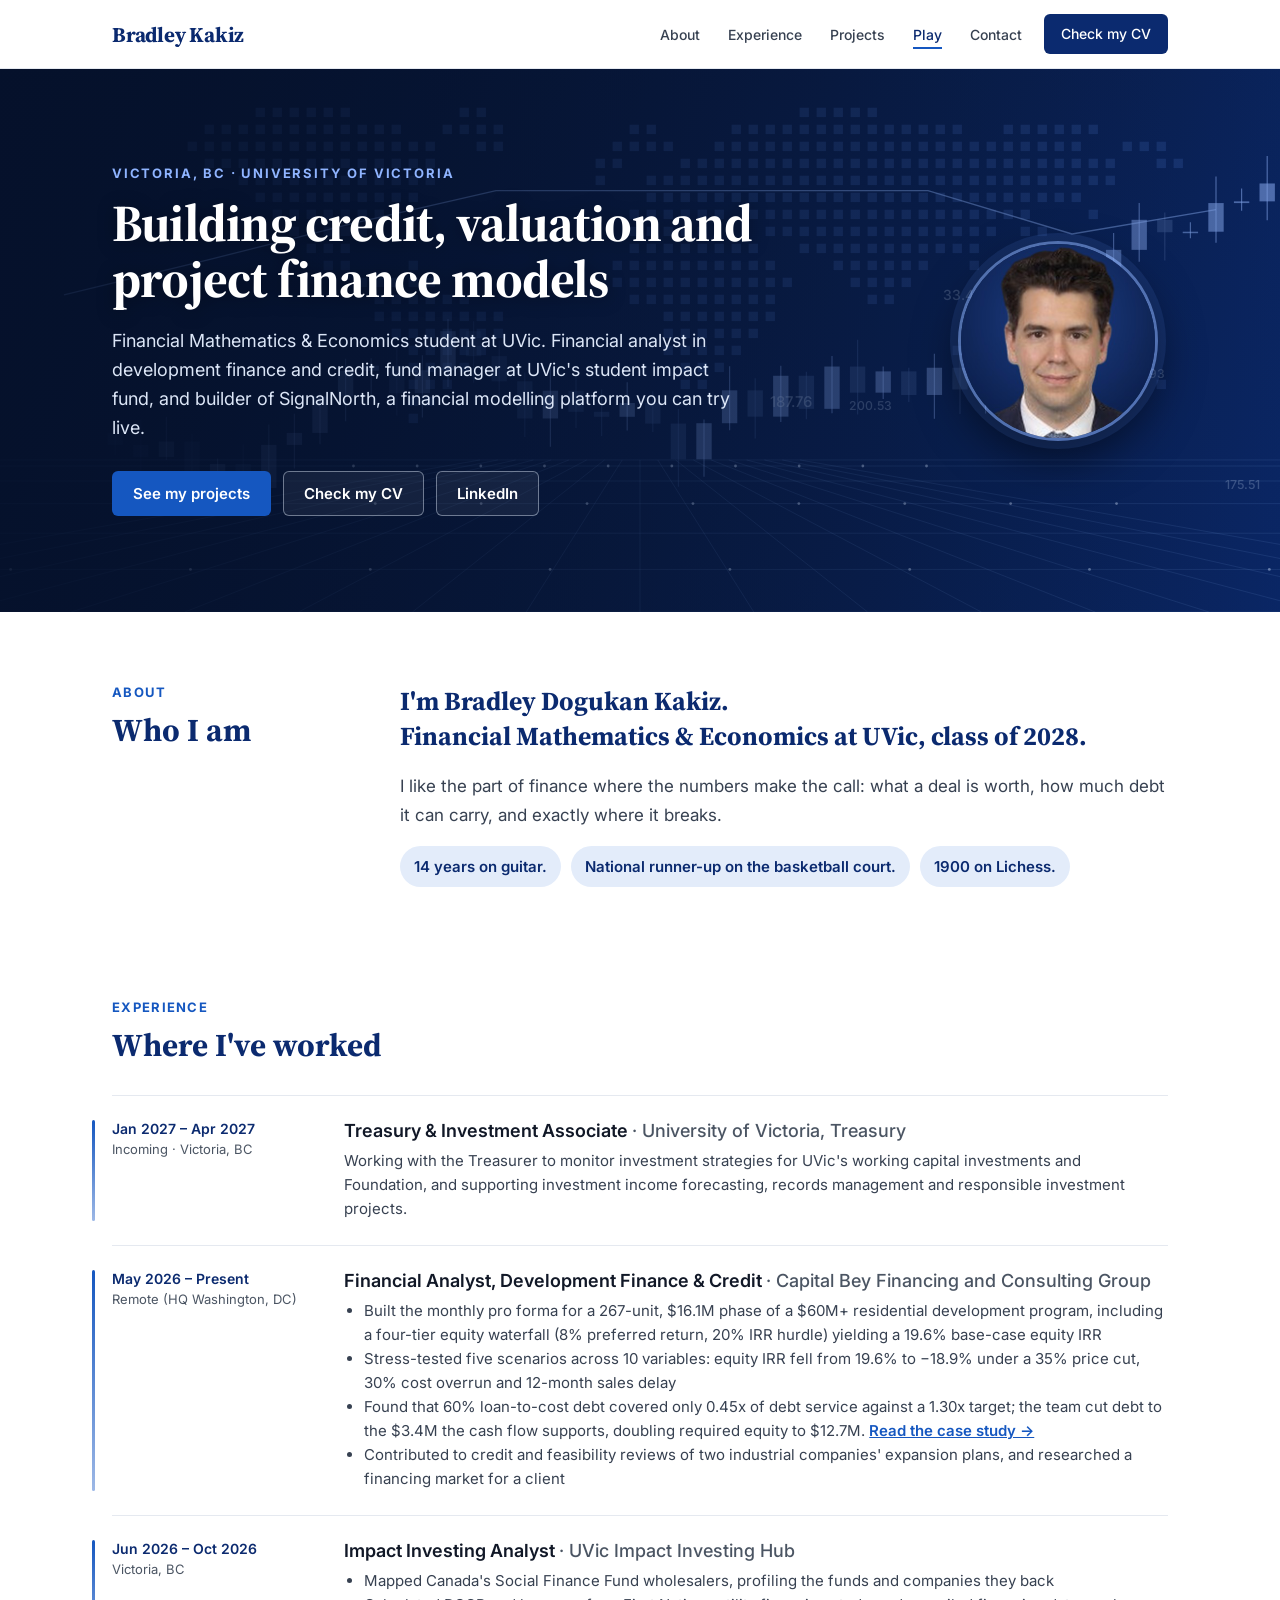
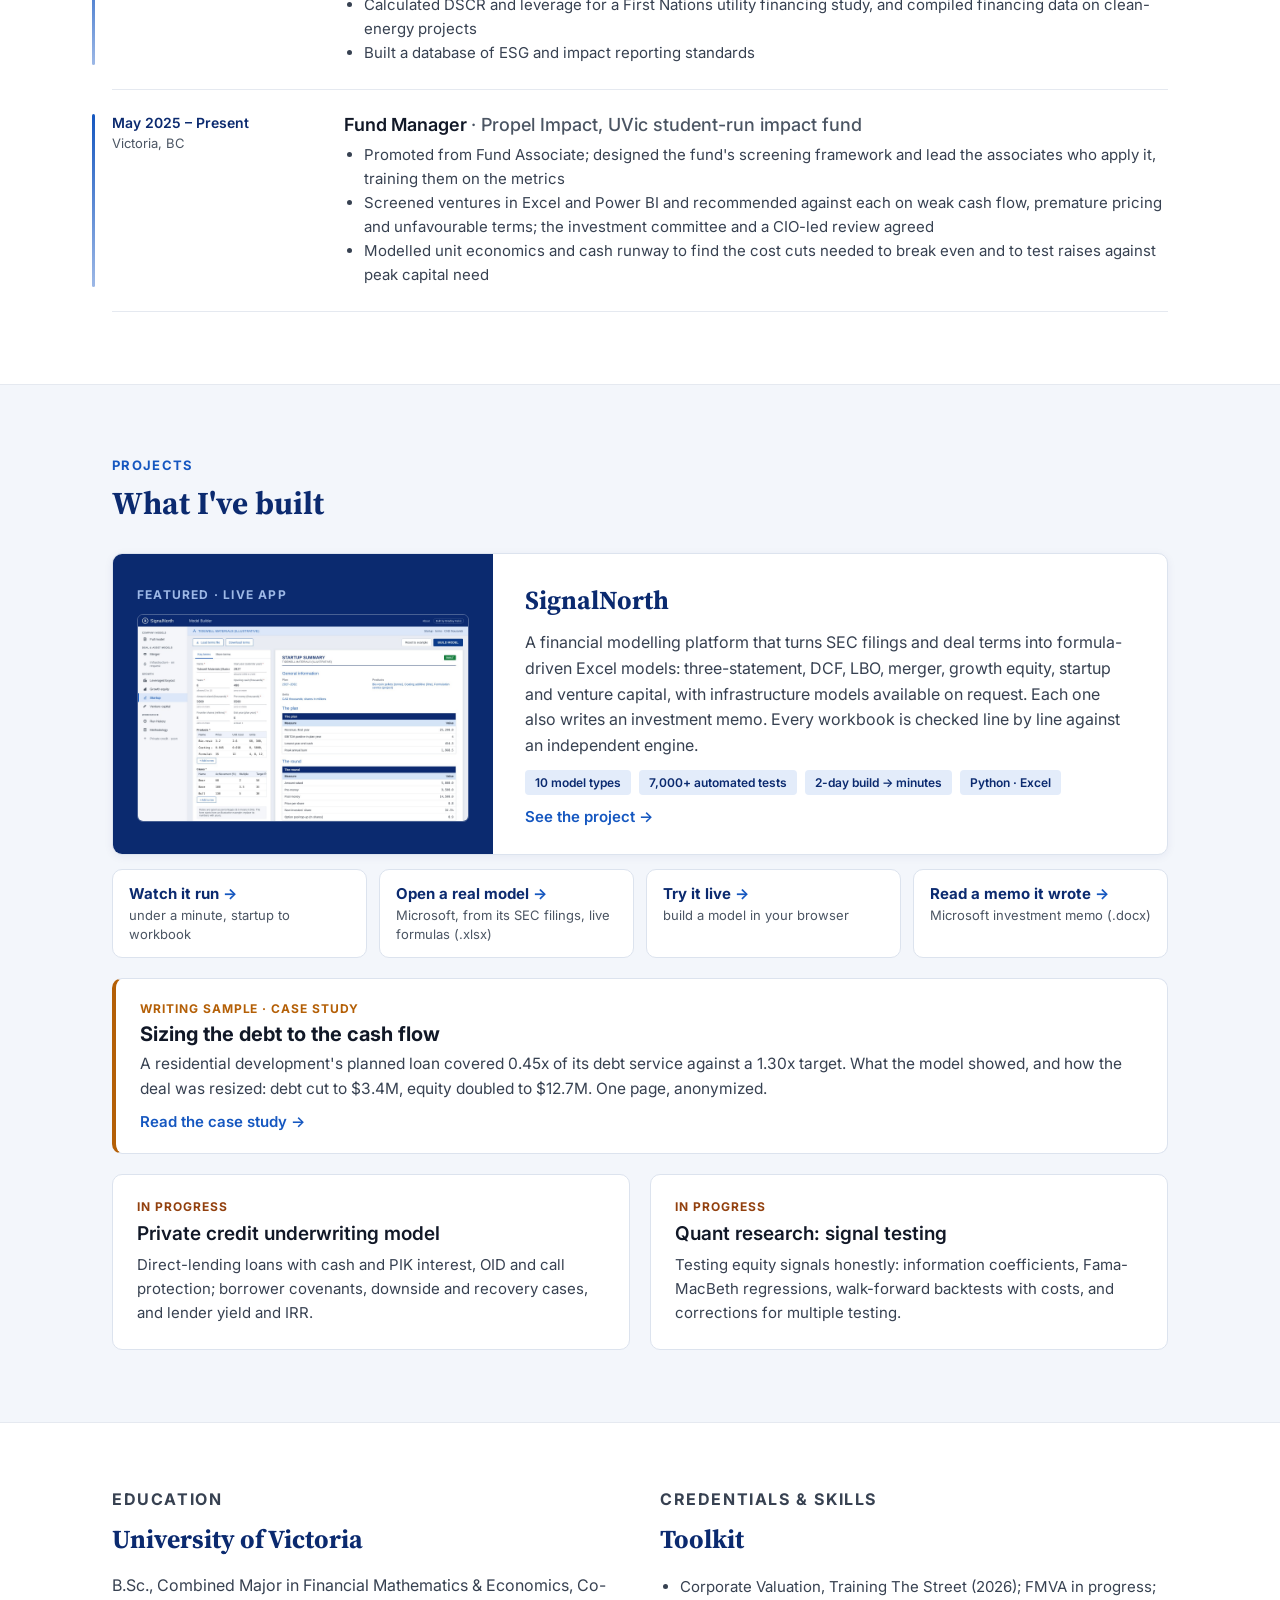
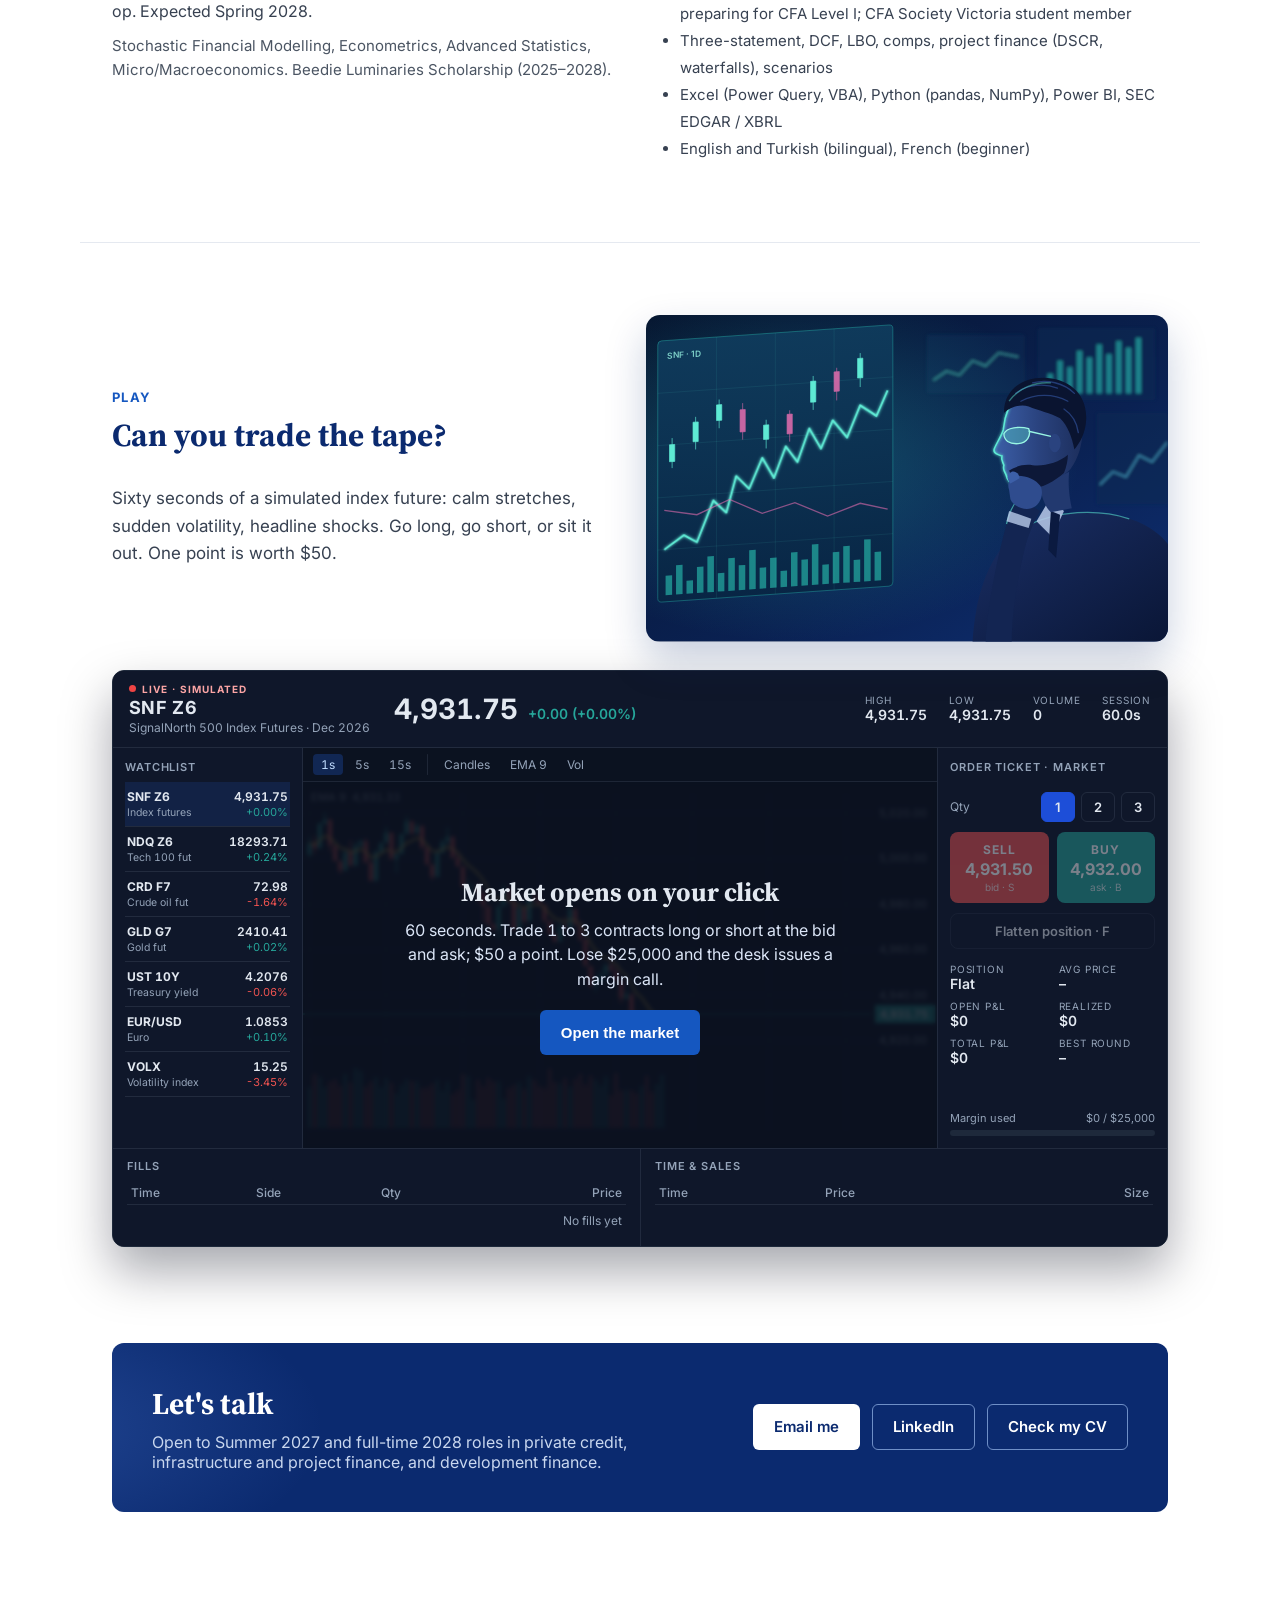
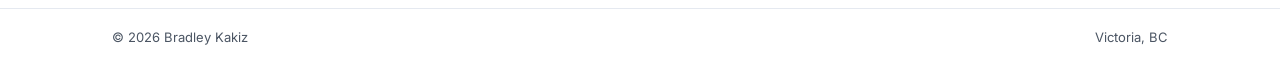
==== index.html @ c21b3a89 "Calmer hero, game below projects, case study note removed, polish Co-Authored-By: Claude Fable 5.2 <" ====
<!doctype html>
<html lang="en">
<head>
<meta charset="utf-8">
<meta name="viewport" content="width=device-width, initial-scale=1">
<title>Bradley Kakiz · Finance &amp; Financial Modelling</title>
<meta name="description" content="Bradley Kakiz: Financial Mathematics & Economics student at the University of Victoria. Credit, development finance and valuation; builder of SignalNorth.">
<meta property="og:title" content="Bradley Kakiz">
<meta property="og:description" content="Credit, valuation and financial modelling. Financial Mathematics & Economics, University of Victoria.">
<meta property="og:image" content="https://bradleykakiz.com/img/web-startup.jpg">
<meta property="og:url" content="https://bradleykakiz.com/">
<meta property="og:type" content="website">
<meta name="twitter:card" content="summary_large_image">
<link rel="canonical" href="https://bradleykakiz.com/">
<link rel="icon" href="img/favicon.svg" type="image/svg+xml">
<link rel="preconnect" href="https://fonts.googleapis.com">
<link rel="preconnect" href="https://fonts.gstatic.com" crossorigin>
<link href="https://fonts.googleapis.com/css2?family=Inter:wght@400;500;600;700&family=Source+Serif+4:opsz,wght@8..60,600;8..60,700&display=swap" rel="stylesheet">
<link rel="stylesheet" href="css/site.css">
</head>
<body>
<div class="progress" aria-hidden="true"></div>

<header class="site-header">
  <div class="wrap">
    <a class="brand" href="./">Bradley Kakiz</a>
    <nav class="nav" aria-label="Sections">
      <a href="#about">About</a>
      <a href="#experience">Experience</a>
      <a href="#projects">Projects</a>
      <a href="#desk">Play</a>
      <a href="#contact">Contact</a>
      <a class="btn btn-navy" href="cv/Bradley-Kakiz-CV.pdf" target="_blank" rel="noopener">Check my CV</a>
    </nav>
  </div>
</header>

<main>
<section class="hero">
  <div class="wrap">
    <div class="hero-text">
      <p class="eyebrow">Victoria, BC · University of Victoria</p>
      <h1>Building credit, valuation and project finance models</h1>
      <p class="lede">Financial Mathematics &amp; Economics student at UVic. Financial analyst in development finance and credit, fund manager at UVic's student impact fund, and builder of SignalNorth, a financial modelling platform you can try live.</p>
      <div class="btns">
        <a class="btn btn-primary" href="#projects">See my projects</a>
        <a class="btn btn-outline" href="cv/Bradley-Kakiz-CV.pdf" target="_blank" rel="noopener">Check my CV</a>
        <a class="btn btn-outline" href="https://www.linkedin.com/in/bradleykakiz">LinkedIn</a>
      </div>
    </div>
    <div class="portrait"><img src="img/headshot.jpg" alt="Portrait of Bradley Kakiz" width="200" height="200"></div>
  </div>
</section>

<section id="about" class="wrap section about">
  <div class="split">
    <div class="side">
      <p class="eyebrow">About</p>
      <h2>Who I am</h2>
    </div>
    <div class="main prose punchy">
      <p class="big">I'm Bradley Dogukan Kakiz.<br>Financial Mathematics &amp; Economics at UVic, class of 2028.</p>
      <p>I like the part of finance where the numbers make the call: what a deal is worth, how much debt it can carry, and exactly where it breaks.</p>
      <p class="hobbies"><span>14 years on guitar.</span> <span>National runner-up on the basketball court.</span> <span>1900 on Lichess.</span></p>
    </div>
    </div>
  </div>
</section>

<section id="experience" class="wrap section">
  <p class="eyebrow">Experience</p>
  <h2>Where I've worked</h2>
  <div class="timeline">
    <article class="role">
      <div class="when"><p>Jan 2027 – Apr 2027</p><p>Incoming · Victoria, BC</p></div>
      <div class="what">
        <h3>Treasury &amp; Investment Associate <span>· University of Victoria, Treasury</span></h3>
        <p class="desc">Working with the Treasurer to monitor investment strategies for UVic's working capital investments and Foundation, and supporting investment income forecasting, records management and responsible investment projects.</p>
      </div>
    </article>
    <article class="role">
      <div class="when"><p>May 2026 – Present</p><p>Remote (HQ Washington, DC)</p></div>
      <div class="what">
        <h3>Financial Analyst, Development Finance &amp; Credit <span>· Capital Bey Financing and Consulting Group</span></h3>
        <ul>
          <li>Built the monthly pro forma for a 267-unit, $16.1M phase of a $60M+ residential development program, including a four-tier equity waterfall (8% preferred return, 20% IRR hurdle) yielding a 19.6% base-case equity IRR</li>
          <li>Stress-tested five scenarios across 10 variables: equity IRR fell from 19.6% to −18.9% under a 35% price cut, 30% cost overrun and 12-month sales delay</li>
          <li>Found that 60% loan-to-cost debt covered only 0.45x of debt service against a 1.30x target; the team cut debt to the $3.4M the cash flow supports, doubling required equity to $12.7M. <a href="case-debt-sizing.html">Read the case study →</a></li>
          <li>Contributed to credit and feasibility reviews of two industrial companies' expansion plans, and researched a financing market for a client</li>
        </ul>
      </div>
    </article>
    <article class="role">
      <div class="when"><p>Jun 2026 – Oct 2026</p><p>Victoria, BC</p></div>
      <div class="what">
        <h3>Impact Investing Analyst <span>· UVic Impact Investing Hub</span></h3>
        <ul>
          <li>Mapped Canada's Social Finance Fund wholesalers, profiling the funds and companies they back</li>
          <li>Calculated DSCR and leverage for a First Nations utility financing study, and compiled financing data on clean-energy projects</li>
          <li>Built a database of ESG and impact reporting standards</li>
        </ul>
      </div>
    </article>
    <article class="role">
      <div class="when"><p>May 2025 – Present</p><p>Victoria, BC</p></div>
      <div class="what">
        <h3>Fund Manager <span>· Propel Impact, UVic student-run impact fund</span></h3>
        <ul>
          <li>Promoted from Fund Associate; designed the fund's screening framework and lead the associates who apply it, training them on the metrics</li>
          <li>Screened ventures in Excel and Power BI and recommended against each on weak cash flow, premature pricing and unfavourable terms; the investment committee and a CIO-led review agreed</li>
          <li>Modelled unit economics and cash runway to find the cost cuts needed to break even and to test raises against peak capital need</li>
        </ul>
      </div>
    </article>
  </div>
</section>

<section id="projects" class="band">
  <div class="wrap">
    <p class="eyebrow">Projects</p>
    <h2>What I've built</h2>

    <a class="feature" href="signalnorth.html">
      <div class="shot">
        <p>Featured · live app</p>
        <img src="img/web-startup.jpg" alt="The SignalNorth Model Builder showing a startup model summary for an illustrative company" width="1600" height="1000" loading="lazy">
      </div>
      <div class="body">
        <h3>SignalNorth</h3>
        <p>A financial modelling platform that turns SEC filings and deal terms into formula-driven Excel models: three-statement, DCF, LBO, merger, growth equity, startup and venture capital, with infrastructure models available on request. Each one also writes an investment memo. Every workbook is checked line by line against an independent engine.</p>
        <div class="chips">
          <span class="chip">10 model types</span>
          <span class="chip">7,000+ automated tests</span>
          <span class="chip">2-day build → minutes</span>
          <span class="chip">Python · Excel</span>
        </div>
        <span class="more">See the project →</span>
      </div>
    </a>
    <div class="proof">
      <a href="signalnorth.html#walkthrough"><b>Watch it run</b><span>under a minute, startup to workbook</span></a>
      <a href="samples/SignalNorth-Full-Model-MSFT.xlsx" download><b>Open a real model</b><span>Microsoft, from its SEC filings, live formulas (.xlsx)</span></a>
      <a href="https://signalnorth.onrender.com" target="_blank" rel="noopener"><b>Try it live</b><span>build a model in your browser</span></a>
      <a href="samples/SignalNorth-Memo-MSFT.docx" download><b>Read a memo it wrote</b><span>Microsoft investment memo (.docx)</span></a>
    </div>

    <a class="case-card" href="case-debt-sizing.html">
      <p class="status">Writing sample · case study</p>
      <h3>Sizing the debt to the cash flow</h3>
      <p class="d">A residential development's planned loan covered 0.45x of its debt service against a 1.30x target. What the model showed, and how the deal was resized: debt cut to $3.4M, equity doubled to $12.7M. One page, anonymized.</p>
      <span class="more">Read the case study →</span>
    </a>

    <div class="grid2" style="margin-top:20px">
      <article class="card">
        <p class="status">In progress</p>
        <h3>Private credit underwriting model</h3>
        <p class="d">Direct-lending loans with cash and PIK interest, OID and call protection; borrower covenants, downside and recovery cases, and lender yield and IRR.</p>
      </article>
      <article class="card">
        <p class="status">In progress</p>
        <h3>Quant research: signal testing</h3>
        <p class="d">Testing equity signals honestly: information coefficients, Fama-MacBeth regressions, walk-forward backtests with costs, and corrections for multiple testing.</p>
      </article>
    </div>
  </div>
</section>

<section class="wrap section two-col">
  <div>
    <p class="eyebrow">Education</p>
    <h2>University of Victoria</h2>
    <p>B.Sc., Combined Major in Financial Mathematics &amp; Economics, Co-op. Expected Spring 2028.</p>
    <p class="sub">Stochastic Financial Modelling, Econometrics, Advanced Statistics, Micro/Macroeconomics. Beedie Luminaries Scholarship (2025–2028).</p>
  </div>
  <div>
    <p class="eyebrow">Credentials &amp; skills</p>
    <h2>Toolkit</h2>
    <ul>
      <li>Corporate Valuation, Training The Street (2026); FMVA in progress; preparing for CFA Level I; CFA Society Victoria student member</li>
      <li>Three-statement, DCF, LBO, comps, project finance (DSCR, waterfalls), scenarios</li>
      <li>Excel (Power Query, VBA), Python (pandas, NumPy), Power BI, SEC EDGAR / XBRL</li>
      <li>English and Turkish (bilingual), French (beginner)</li>
    </ul>
  </div>
</section>

<section id="desk" class="wrap section desk-section">
  <div class="desk-head">
    <div>
      <p class="eyebrow">Play</p>
      <h2>Can you trade the tape?</h2>
      <p class="desk-lede">Sixty seconds of a simulated index future: calm stretches, sudden volatility, headline shocks. Go long, go short, or sit it out. One point is worth $50.</p>
    </div>
    <figure class="desk-art">
<svg class="analyst" preserveAspectRatio="xMidYMid slice" viewBox="0 0 800 500" xmlns="http://www.w3.org/2000/svg" role="img" aria-label="Illustration: an analyst studying glowing market charts">
  <defs>
    <linearGradient id="an-bg" x1="0" y1="0" x2="1" y2="1"><stop offset="0" stop-color="#06142F"/><stop offset=".6" stop-color="#0A2152"/><stop offset="1" stop-color="#0E2F73"/></linearGradient>
    <radialGradient id="an-glow" cx=".28" cy=".45" r=".55"><stop offset="0" stop-color="#2DD4BF" stop-opacity=".28"/><stop offset="1" stop-color="#2DD4BF" stop-opacity="0"/></radialGradient>
    <linearGradient id="an-screen" x1="0" y1="0" x2="0" y2="1"><stop offset="0" stop-color="#0F3B5C" stop-opacity=".95"/><stop offset="1" stop-color="#082544" stop-opacity=".95"/></linearGradient>
    <linearGradient id="an-skin" x1="0" y1="0" x2="1" y2="0"><stop offset="0" stop-color="#3C5FA8"/><stop offset=".5" stop-color="#2A437F"/><stop offset="1" stop-color="#1C2E5C"/></linearGradient>
    <linearGradient id="an-suit" x1="0" y1="0" x2="1" y2="1"><stop offset="0" stop-color="#1A2F66"/><stop offset="1" stop-color="#0A1636"/></linearGradient>
    <filter id="an-blur"><feGaussianBlur stdDeviation="2.2"/></filter>
    <filter id="an-neon" x="-20%" y="-20%" width="140%" height="140%"><feGaussianBlur stdDeviation="2.4" result="b"/><feMerge><feMergeNode in="b"/><feMergeNode in="SourceGraphic"/></feMerge></filter>
  </defs>
  <rect width="800" height="500" fill="url(#an-bg)"/>
  <!-- far screens, out of focus -->
  <g filter="url(#an-blur)" opacity=".55">
    <rect x="430" y="30" width="150" height="90" rx="4" fill="#0B2C52"/>
    <polyline points="440,100 460,86 480,92 500,70 520,78 540,58 570,64" fill="none" stroke="#5EEAD4" stroke-width="2"/>
    <rect x="600" y="20" width="180" height="110" rx="4" fill="#0B2C52"/>
    <g fill="#2DD4BF"><rect x="615" y="90" width="8" height="30"/><rect x="630" y="70" width="8" height="50"/><rect x="645" y="80" width="8" height="40"/><rect x="660" y="55" width="8" height="65"/><rect x="675" y="65" width="8" height="55"/><rect x="690" y="45" width="8" height="75"/><rect x="705" y="60" width="8" height="60"/><rect x="720" y="40" width="8" height="80"/><rect x="735" y="50" width="8" height="70"/><rect x="750" y="35" width="8" height="85"/></g>
    <rect x="690" y="150" width="110" height="140" rx="4" fill="#0B2C52"/>
    <polyline points="695,260 715,240 735,248 755,215 775,225 798,195" fill="none" stroke="#67E8F9" stroke-width="2"/>
  </g>
  <rect width="800" height="500" fill="url(#an-glow)"/>
  <!-- the big screen, angled -->
  <g transform="translate(18 40) skewY(-4)">
    <rect width="360" height="400" rx="6" fill="url(#an-screen)" stroke="#2DD4BF" stroke-opacity=".5"/>
    <g stroke="#5EEAD4" stroke-opacity=".12">
      <line x1="0" y1="80" x2="360" y2="80"/><line x1="0" y1="160" x2="360" y2="160"/><line x1="0" y1="240" x2="360" y2="240"/><line x1="0" y1="320" x2="360" y2="320"/>
      <line x1="90" y1="0" x2="90" y2="400"/><line x1="180" y1="0" x2="180" y2="400"/><line x1="270" y1="0" x2="270" y2="400"/>
    </g>
    <g class="an-candles">
      <g stroke="#5EEAD4" fill="#5EEAD4"><line x1="22" y1="150" x2="22" y2="196"/><rect x="18" y="160" width="8" height="26"/><line x1="58" y1="120" x2="58" y2="170"/><rect x="54" y="128" width="8" height="30"/><line x1="94" y1="96" x2="94" y2="140"/><rect x="90" y="104" width="8" height="24"/><line x1="166" y1="132" x2="166" y2="176"/><rect x="162" y="140" width="8" height="22"/><line x1="238" y1="70" x2="238" y2="122"/><rect x="234" y="78" width="8" height="32"/><line x1="310" y1="40" x2="310" y2="92"/><rect x="306" y="48" width="8" height="30"/></g>
      <g stroke="#F472B6" fill="#F472B6" opacity=".8"><line x1="130" y1="104" x2="130" y2="160"/><rect x="126" y="114" width="8" height="34"/><line x1="202" y1="120" x2="202" y2="168"/><rect x="198" y="126" width="8" height="30"/><line x1="274" y1="60" x2="274" y2="110"/><rect x="270" y="66" width="8" height="30"/></g>
    </g>
    <polyline class="an-line" points="10,320 40,300 60,312 85,250 105,270 120,215 140,236 160,190 178,222 196,175 214,200 232,150 250,182 268,140 290,168 310,120 335,138 352,100" fill="none" stroke="#5EEAD4" stroke-width="3" stroke-linejoin="round" filter="url(#an-neon)"/>
    <polyline points="10,260 60,270 110,250 160,275 210,262 260,286 310,270 352,282" fill="none" stroke="#F472B6" stroke-opacity=".55" stroke-width="2"/>
    <g fill="#2DD4BF" opacity=".55" class="an-bars"><rect x="12" y="360" width="10" height="30"/><rect x="28" y="345" width="10" height="45"/><rect x="44" y="370" width="10" height="20"/><rect x="60" y="350" width="10" height="40"/><rect x="76" y="335" width="10" height="55"/><rect x="92" y="362" width="10" height="28"/><rect x="108" y="340" width="10" height="50"/><rect x="124" y="352" width="10" height="38"/><rect x="140" y="330" width="10" height="60"/><rect x="156" y="358" width="10" height="32"/><rect x="172" y="344" width="10" height="46"/><rect x="188" y="365" width="10" height="25"/><rect x="204" y="338" width="10" height="52"/><rect x="220" y="350" width="10" height="40"/><rect x="236" y="328" width="10" height="62"/><rect x="252" y="360" width="10" height="30"/><rect x="268" y="342" width="10" height="48"/><rect x="284" y="334" width="10" height="56"/><rect x="300" y="356" width="10" height="34"/><rect x="316" y="326" width="10" height="64"/><rect x="332" y="346" width="10" height="44"/></g>
    <text x="14" y="28" fill="#99F6E4" font-family="Inter, system-ui, sans-serif" font-size="13" font-weight="600" opacity=".8">SNF · 1D</text>
  </g>
  <!-- the analyst, in profile, facing the screen -->
  <g class="an-person">
    <!-- suit and shoulders -->
    <path d="M500 500 C505 420 530 352 585 322 C630 300 690 296 740 312 C772 322 792 340 800 352 L800 500 Z" fill="url(#an-suit)"/>
    <path d="M585 322 C630 300 690 296 740 312" fill="none" stroke="#5EEAD4" stroke-opacity=".55" stroke-width="2"/>
    <!-- collar and tie -->
    <path d="M598 316 L618 282 L640 300 L622 340 Z" fill="#B9CBEA" opacity=".85"/>
    <path d="M620 300 L634 306 L628 372 L616 360 Z" fill="#0B1A40"/>
    <!-- neck -->
    <path d="M603 262 C606 280 612 296 620 302 L652 296 C648 278 646 258 648 240 Z" fill="#22396F"/>
    <!-- head -->
    <path d="M603 110 C572 110 553 130 550 158 L547 176 C544 186 535 199 533 206 C532 212 539 214 545 216 C543 222 547 226 548 230 C546 236 549 240 551 244 C553 254 561 262 573 266 C587 270 600 268 608 262 C622 252 640 248 650 236 C664 216 670 192 668 166 C666 132 640 108 603 110 Z" fill="url(#an-skin)"/>
    <!-- rim light along the profile -->
    <path d="M556 140 L550 158 L547 176 C544 186 535 199 533 206 C532 212 539 214 545 216 C543 222 547 226 548 230 C546 236 549 240 551 244 C553 254 561 262 573 266" fill="none" stroke="#5EEAD4" stroke-width="2.4" stroke-linecap="round" filter="url(#an-neon)"/>
    <!-- hair and beard -->
    <path d="M548 150 C548 118 572 96 608 96 C646 96 676 120 674 160 C673 182 664 196 656 206 C652 186 646 170 634 158 C620 150 600 146 586 140 C574 136 560 140 548 150 Z" fill="#0A1430"/>
    <path d="M556 238 C562 254 574 264 590 266 C606 266 626 254 640 242 C644 232 646 222 646 214 C632 226 610 232 592 230 C578 228 566 232 556 238 Z" fill="#0D1838"/>
    <g fill="none" stroke="#2A4688" stroke-width="2" stroke-linecap="round" opacity=".8">
      <path d="M566 120 C584 106 610 104 630 112"/><path d="M574 132 C596 120 624 120 646 132"/>
      <path d="M592 104 C614 98 640 104 656 120"/><path d="M640 144 C652 152 660 166 662 180"/>
    </g>
    <path d="M556 132 C570 112 596 102 620 104" fill="none" stroke="#5EEAD4" stroke-opacity=".45" stroke-width="2"/>
    <!-- ear -->
    <ellipse cx="626" cy="196" rx="9" ry="14" fill="#2A437F"/>
    <!-- glasses -->
    <path d="M548 182 C552 172 572 170 586 174 C590 184 584 196 570 197 C556 198 548 192 548 182 Z" fill="#5EEAD4" fill-opacity=".35" stroke="#99F6E4" stroke-width="2" class="an-lens"/>
    <path d="M586 178 L620 186" stroke="#99F6E4" stroke-width="2"/>
    <!-- arm raised, hand at the chin -->
    <path d="M520 500 C522 450 536 380 552 320 C556 304 562 290 570 282 L604 300 C596 312 588 330 582 350 C568 404 560 460 560 500 Z" fill="#132552"/>
    <path d="M552 320 C556 304 562 290 570 282" fill="none" stroke="#5EEAD4" stroke-opacity=".6" stroke-width="2"/>
    <path d="M556 300 L590 312 L586 326 L552 316 Z" fill="#B9CBEA" opacity=".8"/>
    <path d="M556 268 C552 258 558 246 570 246 C582 246 598 252 604 262 C610 274 604 292 590 296 C578 300 562 292 558 282 Z" fill="#2F4C8E"/>
    <path d="M558 258 C552 252 552 244 560 240 C566 238 572 244 572 250" fill="#3C5FA8"/>
  </g>
</svg>

    </figure>
  </div>
  <div class="tx" id="desk-app">
    <div class="tx-head">
      <div class="tx-sym"><span class="tx-live"><i></i>LIVE · SIMULATED</span><b>SNF Z6</b><span class="tx-name">SignalNorth 500 Index Futures · Dec 2026</span></div>
      <div class="tx-quote"><b id="d-price">5,000.00</b><span id="d-chg" class="chg up">+0.00 (0.00%)</span></div>
      <dl class="tx-stats">
        <div><dt>High</dt><dd id="d-hi">5,000.00</dd></div><div><dt>Low</dt><dd id="d-lo">5,000.00</dd></div>
        <div><dt>Volume</dt><dd id="d-vol">0</dd></div><div><dt>Session</dt><dd id="d-time">60.0s</dd></div>
      </dl>
    </div>
    <div class="tx-body">
      <aside class="tx-watch" aria-label="Watchlist">
        <p class="tx-h">Watchlist</p>
        <table><tbody id="d-watch"></tbody></table>
      </aside>
      <div class="tx-chart">
        <div class="tx-tools"><span class="on">1s</span><span>5s</span><span>15s</span><span class="sep"></span><span>Candles</span><span>EMA 9</span><span>Vol</span></div>
        <div class="tx-canvas"><canvas id="d-canvas" aria-label="Price chart" role="img"></canvas>
          <div class="desk-news" id="d-news" aria-live="polite"></div>
          <div class="desk-over" id="d-over"><div>
            <p class="over-title" id="d-over-title">Market opens on your click</p>
            <p class="over-text" id="d-over-text">60 seconds. Trade 1 to 3 contracts long or short at the bid and ask; $50 a point. Lose $25,000 and the desk issues a margin call.</p>
            <button class="btn btn-primary" id="d-start" type="button">Open the market</button>
          </div></div>
        </div>
      </div>
      <aside class="tx-ticket" aria-label="Order ticket">
        <p class="tx-h">Order ticket · Market</p>
        <div class="tx-qty" role="group" aria-label="Quantity"><span>Qty</span><button type="button" data-q="1" class="on">1</button><button type="button" data-q="2">2</button><button type="button" data-q="3">3</button></div>
        <div class="tx-sides">
          <button class="tx-sell" id="d-sell" type="button" disabled><span>SELL</span><b id="d-bid">4,999.75</b><small>bid · S</small></button>
          <button class="tx-buy" id="d-buy" type="button" disabled><span>BUY</span><b id="d-ask">5,000.25</b><small>ask · B</small></button>
        </div>
        <button class="tx-flat" id="d-flat" type="button" disabled>Flatten position · F</button>
        <dl class="tx-pos">
          <div><dt>Position</dt><dd id="d-pos">Flat</dd></div>
          <div><dt>Avg price</dt><dd id="d-avg">–</dd></div>
          <div><dt>Open P&amp;L</dt><dd id="d-open">$0</dd></div>
          <div><dt>Realized</dt><dd id="d-real">$0</dd></div>
          <div><dt>Total P&amp;L</dt><dd id="d-pnl">$0</dd></div>
          <div><dt>Best round</dt><dd id="d-best">–</dd></div>
        </dl>
        <div class="tx-margin"><div class="tx-margin-top"><span>Margin used</span><span id="d-mtext">$0 / $25,000</span></div><div class="tx-bar"><i id="d-mbar"></i></div></div>
      </aside>
    </div>
    <div class="tx-foot">
      <div class="tx-panel"><p class="tx-h">Fills</p><table class="tx-table"><thead><tr><th>Time</th><th>Side</th><th>Qty</th><th>Price</th></tr></thead><tbody id="d-fills"><tr class="empty"><td colspan="4">No fills yet</td></tr></tbody></table></div>
      <div class="tx-panel"><p class="tx-h">Time &amp; sales</p><table class="tx-table"><thead><tr><th>Time</th><th>Price</th><th>Size</th></tr></thead><tbody id="d-tape"></tbody></table></div>
    </div>
  </div>
</section>

<section id="contact" class="wrap cta">
  <div class="cta-box">
    <div>
      <h2>Let's talk</h2>
      <p>Open to Summer 2027 and full-time 2028 roles in private credit, infrastructure and project finance, and development finance.</p>
    </div>
    <div class="btns">
      <a class="btn btn-white" href="mailto:bradleykakiz@gmail.com">Email me</a>
      <a class="btn btn-ghost" href="https://www.linkedin.com/in/bradleykakiz">LinkedIn</a>
      <a class="btn btn-ghost" href="cv/Bradley-Kakiz-CV.pdf" target="_blank" rel="noopener">Check my CV</a>
    </div>
  </div>
</section>
</main>

<footer class="site-footer">
  <div class="wrap">
    <span>© 2026 Bradley Kakiz</span>
    <span>Victoria, BC</span>
  </div>
</footer>
<script src="js/bg.js" defer></script>
<script src="js/site.js" defer></script>
<script src="js/desk.js" defer></script>
</body>
</html>
---- css/site.css ----
:root{
  --navy:#0B2A6F; --blue:#1557C0; --blue-dark:#0B3C8C; --ink:#111827; --text:#374151; --muted:#4B5563;
  --line:#E5E9F0; --card-line:#DCE3EE; --tint:#F3F6FB; --chip:#E3ECFA; --amber:#92400E; --on-navy:#DCE6F7; --on-navy-muted:#9DB8E6;
  --serif:'Source Serif 4',Georgia,serif; --sans:Inter,system-ui,-apple-system,'Segoe UI',sans-serif;
}
*{box-sizing:border-box}
html{scroll-behavior:smooth}
body{margin:0;background:#fff;color:#1F2937;font-family:var(--sans);-webkit-font-smoothing:antialiased}
a{color:var(--blue)} a:hover{color:var(--blue-dark)}
img{max-width:100%;display:block}
.wrap{max-width:1120px;margin:0 auto;padding:0 32px}
.eyebrow{margin:0;font-size:13px;font-weight:700;letter-spacing:.1em;text-transform:uppercase;color:var(--blue)}
h1,h2{font-family:var(--serif);color:var(--navy);font-weight:700}
h2{margin:8px 0 28px;font-size:32px}
.btn{display:inline-block;text-decoration:none;font-size:15px;font-weight:600;padding:12px 20px;border-radius:6px;border:1px solid transparent;line-height:1.3}
.btn-primary{background:var(--blue);color:#fff} .btn-primary:hover{background:var(--blue-dark);color:#fff}
.btn-navy{background:var(--navy);color:#fff} .btn-navy:hover{background:var(--blue-dark);color:#fff}
.btn-outline{background:#fff;color:var(--navy);border-color:#C7D3E6} .btn-outline:hover{border-color:var(--blue);color:var(--navy)}
.btn-white{background:#fff;color:var(--navy)} .btn-white:hover{background:var(--chip);color:var(--navy)}
.btn-ghost{color:#fff;border-color:#6F8FC7} .btn-ghost:hover{color:#fff;background:rgba(255,255,255,.08)}
.btns{display:flex;gap:12px;flex-wrap:wrap}

/* header */
.site-header{background:#fff;border-bottom:1px solid var(--line);position:sticky;top:0;z-index:10}
.site-header .wrap{min-height:68px;display:flex;align-items:center;gap:24px;flex-wrap:wrap}
.brand{font-family:var(--serif);font-size:21px;font-weight:700;color:var(--navy);text-decoration:none;letter-spacing:-.01em}
.brand:hover{color:var(--navy)}
.nav{margin-left:auto;display:flex;gap:4px;flex-wrap:wrap;align-items:center}
.nav a{text-decoration:none;color:var(--text);font-size:14px;font-weight:500;padding:10px 12px}
.nav a.active{color:var(--navy);font-weight:600;box-shadow:inset 0 -2px 0 var(--blue)}
.nav a.btn{color:#fff;padding:10px 16px;font-size:14px;margin-left:6px}

/* hero */
.hero{background:var(--tint);border-bottom:1px solid var(--line)}
.hero .wrap{padding-top:72px;padding-bottom:64px;display:flex;flex-wrap:wrap;gap:48px;align-items:center}
.hero-text{flex:999 1 520px;min-width:0}
.hero h1{margin:14px 0 0;font-size:52px;line-height:1.08;letter-spacing:-.02em}
.hero .lede{margin:20px 0 28px;font-size:18px;line-height:1.6;color:var(--text);max-width:620px}
.portrait{flex:1 1 220px;display:flex;justify-content:center}
.portrait img{width:200px;height:200px;border-radius:50%;object-fit:cover;border:6px solid #fff;box-shadow:0 10px 30px rgba(11,42,111,.16)}

/* sections */
.section{padding-top:72px;padding-bottom:24px}
.split{display:flex;flex-wrap:wrap;gap:48px}
.split .side{flex:1 1 240px}
.split .main{flex:999 1 560px;min-width:0}
.prose{font-size:17px;line-height:1.7;color:var(--text)}
.prose p{margin:0 0 16px}
.about h2{margin-bottom:0}

.timeline{border-top:1px solid var(--line)}
.role{display:flex;flex-wrap:wrap;gap:8px 32px;padding:24px 0;border-bottom:1px solid var(--line)}
.role .when{flex:1 1 200px}
.role .when p{margin:0;font-size:14px;font-weight:600;color:var(--navy)}
.role .when p+p{margin-top:4px;font-size:13px;font-weight:400;color:var(--muted)}
.role .what{flex:999 1 560px;min-width:0}
.role h3{margin:0;font-size:18px;font-weight:600;color:var(--ink)}
.role h3 span{font-weight:500;color:var(--muted)}
.role ul,.role p.desc{margin:8px 0 0;font-size:15px;line-height:1.6;color:var(--text)}
.role ul{padding-left:20px}

.band{background:var(--tint);border-top:1px solid var(--line);border-bottom:1px solid var(--line);margin-top:48px}
.band>.wrap{padding-top:72px;padding-bottom:72px}

.feature{text-decoration:none;color:inherit;display:flex;flex-wrap:wrap;background:#fff;border:1px solid var(--card-line);border-radius:10px;overflow:hidden;box-shadow:0 2px 10px rgba(11,42,111,.06);transition:box-shadow .15s,border-color .15s}
.feature:hover{color:inherit;border-color:#B8C7E0;box-shadow:0 6px 22px rgba(11,42,111,.12)}
.feature .shot{flex:1 1 380px;background:var(--navy);padding:24px;display:flex;flex-direction:column;gap:12px}
.feature .shot p{margin:0;font-size:12px;font-weight:700;letter-spacing:.1em;color:var(--on-navy-muted);text-transform:uppercase}
.feature .shot{justify-content:center}
.feature .shot img{width:100%;height:auto;flex:none;border-radius:6px;border:1px solid rgba(255,255,255,.25)}
.feature .body{flex:999 1 420px;min-width:0;padding:28px 32px;display:flex;flex-direction:column;gap:12px}
.feature h3{margin:0;font-family:var(--serif);font-size:26px;color:var(--navy)}
.feature .body p{margin:0;font-size:16px;line-height:1.6;color:var(--text)}
.chips{display:flex;gap:8px;flex-wrap:wrap}
.chip{font-size:12px;font-weight:600;color:var(--navy);background:var(--chip);padding:5px 10px;border-radius:4px}
.more{margin-top:auto;font-size:15px;font-weight:600;color:var(--blue)}

.grid2{display:grid;grid-template-columns:repeat(2,minmax(0,1fr));gap:20px}
.card{background:#fff;border:1px solid var(--card-line);border-radius:10px;padding:24px}
.card .status{margin:0;font-size:12px;font-weight:700;letter-spacing:.08em;color:var(--amber);text-transform:uppercase}
.card h3{margin:8px 0 0;font-size:19px;font-weight:600;color:var(--ink)}
.card p.d{margin:8px 0 0;font-size:15px;line-height:1.6;color:var(--text)}

.two-col{display:grid;grid-template-columns:repeat(2,minmax(0,1fr));gap:40px}
.two-col h2{font-size:26px;margin:8px 0 16px}
.two-col p{margin:0;font-size:16px;line-height:1.6;color:var(--text)}
.two-col p.sub{margin-top:10px;font-size:15px;color:var(--muted)}
.two-col ul{margin:0;padding-left:20px;font-size:15px;line-height:1.8;color:var(--text)}

.cta{margin-top:48px;padding-bottom:72px}
.cta-box{background:var(--navy);color:#fff;border-radius:12px;padding:40px;display:flex;flex-wrap:wrap;gap:24px;align-items:center;justify-content:space-between}
.cta-box h2{margin:0;color:#fff;font-size:30px}
.cta-box p{margin:8px 0 0;font-size:16px;color:#C9D7EF}
.cta-box>div:first-child{flex:999 1 420px;min-width:0}

.site-footer{border-top:1px solid var(--line)}
.site-footer .wrap{padding-top:20px;padding-bottom:20px;display:flex;justify-content:space-between;gap:12px;flex-wrap:wrap;font-size:13px;color:var(--muted)}
.site-footer a{color:var(--muted)}

/* project page */
.p-hero{background:var(--navy);color:#fff}
.p-hero .wrap{padding-top:56px;padding-bottom:60px}
.p-hero .back{color:var(--on-navy-muted);font-size:14px;text-decoration:none}
.p-hero .back:hover{color:#fff}
.p-hero h1{color:#fff;margin:16px 0 0;font-size:48px;line-height:1.1}
.p-hero .lede{margin:14px 0 26px;font-size:19px;line-height:1.55;color:var(--on-navy);max-width:760px}
.stats{display:grid;grid-template-columns:repeat(4,minmax(0,1fr));gap:16px}
.stat{border:1px solid var(--card-line);border-radius:10px;padding:20px}
.stat b{display:block;font-family:var(--serif);font-size:34px;color:var(--navy)}
.stat span{display:block;margin-top:4px;font-size:14px;color:var(--muted)}
.aside{flex:1 1 320px;background:var(--tint);border-radius:10px;padding:24px;align-self:flex-start}
.aside ul{margin:12px 0 0;padding-left:20px;font-size:15px;line-height:1.7;color:var(--text)}
.h2s{font-size:30px;margin:0 0 20px}
.models .card{padding:20px}
.models h3{margin:0;font-size:17px}
.models p.d{color:var(--muted);margin-top:6px}
figure{margin:0}
figure .frame{border:1px solid var(--card-line);border-radius:10px;overflow:hidden;background:var(--tint)}
figure .frame img{width:100%;height:auto}
figcaption{margin-top:8px;font-size:14px;color:var(--muted);line-height:1.5}
video{width:100%;display:block;border-radius:10px;border:1px solid var(--card-line);background:#0B2A6F}
.table-wrap{border:1px solid var(--card-line);border-radius:10px;overflow-x:auto}
table{width:100%;border-collapse:collapse;font-size:15px;min-width:560px}
th{background:var(--navy);color:#fff;text-align:left;padding:12px 16px;font-weight:600}
td{padding:12px 16px;border-top:1px solid var(--line)}
td.ex{color:var(--muted)}
th.r,td.r{text-align:right;white-space:nowrap}
.note{margin:16px 0 0;font-size:14px;color:var(--muted)}
.soft-cta{background:var(--tint);border-radius:12px;padding:32px;display:flex;flex-wrap:wrap;gap:20px;align-items:center;justify-content:space-between}
.soft-cta p{margin:0;font-size:17px;color:var(--navy);font-weight:600}

:focus-visible{outline:3px solid var(--blue);outline-offset:2px}

@media (max-width:760px){
  .wrap{padding:0 16px}
  .hero .wrap{padding-top:44px;padding-bottom:44px;gap:28px}
  .hero h1{font-size:36px}
  .p-hero h1{font-size:36px}
  .portrait{order:-1;justify-content:flex-start}
  .portrait img{width:120px;height:120px;border-width:4px}
  .section{padding-top:48px}
  h2{font-size:27px}
  .grid2,.two-col{grid-template-columns:1fr}
  .stats{grid-template-columns:repeat(2,minmax(0,1fr))}
  .site-header{position:static}
  .site-header .wrap{gap:4px;padding-top:14px}
  .nav{margin-left:-10px;width:calc(100% + 10px);padding-bottom:6px;overflow-x:auto;flex-wrap:nowrap}
  .nav a.btn{display:none}
  .nav a{padding:8px 10px;white-space:nowrap}
  .cta-box{padding:28px}
  .feature .body{padding:22px}
}

/* ---------------------------------------------------------------- motion */
.hero, .p-hero { position: relative; overflow: hidden; }
.hero .wrap, .p-hero .wrap { position: relative; z-index: 1; }
.hero-chart { position: absolute; inset: auto 0 0 0; width: 100%; height: 72%; z-index: 0;
  pointer-events: none; }
.hero-chart .grid line { stroke: #D5DEEC; stroke-width: 1; }
.hero-chart .line { fill: none; stroke: var(--blue); stroke-width: 2.5; opacity: .35;
  stroke-linecap: round; stroke-linejoin: round; }
.hero-chart .area { fill: url(#heroFade); opacity: .55; }
.p-hero .hero-chart .grid line { stroke: rgba(255,255,255,.08); }
.p-hero .hero-chart .line { stroke: #9DB8E6; opacity: .45; }
.p-hero .hero-chart .area { opacity: .25; }
.motion .hero-chart .line { stroke-dasharray: 2400; stroke-dashoffset: 2400;
  animation: draw 2.6s cubic-bezier(.4,0,.2,1) .3s forwards; }
.motion .hero-chart .area { opacity: 0; animation: fadein 1.2s ease 1.9s forwards; }
.motion .hero-chart .dot { opacity: 0; animation: fadein .4s ease 2.8s forwards; }
.hero-chart .dot { fill: var(--blue); }
.p-hero .hero-chart .dot { fill: #DCE6F7; }
@keyframes draw { to { stroke-dashoffset: 0; } }
@keyframes fadein { to { opacity: .55; } }
.motion .hero-text > *, .motion .p-hero .wrap > * { opacity: 0; transform: translateY(14px);
  animation: rise .7s cubic-bezier(.2,.7,.2,1) forwards; }
.motion .hero-text > *:nth-child(2), .motion .p-hero .wrap > *:nth-child(2) { animation-delay: .08s; }
.motion .hero-text > *:nth-child(3), .motion .p-hero .wrap > *:nth-child(3) { animation-delay: .16s; }
.motion .hero-text > *:nth-child(4), .motion .p-hero .wrap > *:nth-child(4) { animation-delay: .24s; }
.motion .portrait img { opacity: 0; transform: scale(.94); animation: pop .8s cubic-bezier(.2,.7,.2,1) .25s forwards; }
@keyframes rise { to { opacity: 1; transform: none; } }
@keyframes pop { to { opacity: 1; transform: none; } }

.motion .reveal { opacity: 0; transform: translateY(18px);
  transition: opacity .6s ease, transform .6s cubic-bezier(.2,.7,.2,1); }
.motion .reveal.in { opacity: 1; transform: none; }

.card, .stat, .feature, .role, .btn { transition: transform .2s ease, box-shadow .2s ease,
  border-color .2s ease, background-color .2s ease, color .2s ease; }
.motion .reveal.in.card:hover, .motion .reveal.in.stat:hover { transform: translateY(-3px);
  box-shadow: 0 8px 24px rgba(11,42,111,.10); border-color: #B8C7E0; }
.motion .reveal.in.feature:hover { transform: translateY(-3px); }
.feature .shot img { transition: transform .5s cubic-bezier(.2,.7,.2,1); }
.feature:hover .shot img { transform: scale(1.02); }
.btn:hover { transform: translateY(-1px); }
.nav a:not(.btn) { position: relative; }
.nav a:not(.btn)::after { content: ""; position: absolute; left: 12px; right: 12px; bottom: 4px;
  height: 2px; background: var(--blue); transform: scaleX(0); transform-origin: left;
  transition: transform .25s ease; }
.nav a:not(.btn):hover::after { transform: scaleX(1); }
.more { transition: letter-spacing .2s ease; }
.feature:hover .more { letter-spacing: .01em; }

/* Reduced motion (Windows "Animation effects" off): fades and counters only, nothing moves. */
.calm .reveal, .calm .hero-text > *, .calm .p-hero .wrap > *, .calm .portrait img,
.calm .feature.reveal .chip, .calm .role.reveal li { transform: none !important; }
.calm .hero-chart .ring, .calm .cta-box::before { animation: none !important; display: none; }
.calm .card:hover, .calm .stat:hover, .calm .feature:hover, .calm .btn:hover,
.calm figure:hover .frame, .calm .feature:hover .shot img { transform: none !important; }

/* ---------------------------------------------------------------- motion, round 2 */
.progress { position: fixed; top: 0; left: 0; right: 0; height: 3px; z-index: 20;
  background: linear-gradient(90deg, var(--blue), #5B8DEF); transform: scaleX(0);
  transform-origin: left; pointer-events: none; }
.site-header { transition: box-shadow .25s ease, background-color .25s ease; }
.site-header.scrolled { box-shadow: 0 6px 20px rgba(11,42,111,.08); background: rgba(255,255,255,.94);
  backdrop-filter: saturate(1.4) blur(8px); -webkit-backdrop-filter: saturate(1.4) blur(8px); }
.nav a.here:not(.btn) { color: var(--navy); }
.nav a.here:not(.btn)::after { transform: scaleX(1); }

/* the latest point of the hero chart breathes */
.hero-chart .ring { fill: none; stroke: var(--blue); stroke-width: 1.5; opacity: 0; }
.p-hero .hero-chart .ring { stroke: #DCE6F7; }
.motion .hero-chart .ring { transform-box: fill-box; transform-origin: center;
  animation: ping 2.4s ease-out 3s infinite; }
@keyframes ping { 0% { opacity: .6; transform: scale(1); } 80%, 100% { opacity: 0; transform: scale(4.5); } }

/* experience: an accent bar grows beside each role as it arrives */
.role { position: relative; }
.role::before { content: ""; position: absolute; left: -20px; top: 24px; bottom: 24px; width: 3px;
  border-radius: 3px; background: linear-gradient(var(--blue), #9DB8E6); transform: scaleY(0);
  transform-origin: top; transition: transform .7s cubic-bezier(.2,.7,.2,1) .15s; }
.static .role::before, .motion .role.in::before { transform: scaleY(1); }
.role:hover::before { background: var(--navy); }
@media (max-width: 1200px) { .role::before { left: -12px; } }

/* cards: a soft light follows the cursor */
.card, .stat { position: relative; overflow: hidden; }
.card::after, .stat::after { content: ""; position: absolute; inset: 0; pointer-events: none;
  opacity: 0; transition: opacity .3s ease;
  background: radial-gradient(260px circle at var(--mx, 50%) var(--my, 50%), rgba(21,87,192,.09), transparent 70%); }
.card:hover::after, .stat:hover::after { opacity: 1; }

/* chips and list items arrive one after another */
.motion .feature.reveal .chip { opacity: 0; transform: translateY(6px);
  transition: opacity .4s ease, transform .4s ease; }
.motion .feature.reveal.in .chip { opacity: 1; transform: none; }
.motion .feature.reveal.in .chip:nth-child(2) { transition-delay: .25s; }
.motion .feature.reveal.in .chip:nth-child(3) { transition-delay: .35s; }
.motion .feature.reveal.in .chip:nth-child(4) { transition-delay: .45s; }
.motion .feature.reveal.in .chip:nth-child(1) { transition-delay: .15s; }
.motion .role.reveal li { opacity: 0; transform: translateX(-6px); transition: opacity .45s ease, transform .45s ease; }
.motion .role.reveal.in li { opacity: 1; transform: none; }
.motion .role.reveal.in li:nth-child(2) { transition-delay: .12s; }
.motion .role.reveal.in li:nth-child(3) { transition-delay: .22s; }
.motion .role.reveal.in li:nth-child(4) { transition-delay: .32s; }

/* screenshots lift a little on hover */
.frame { transition: transform .35s cubic-bezier(.2,.7,.2,1), box-shadow .35s ease; }
figure:hover .frame { transform: translateY(-4px); box-shadow: 0 14px 34px rgba(11,42,111,.14); }

/* the call-to-action box has a slow light across it */
.cta-box { position: relative; overflow: hidden; }
.cta-box > * { position: relative; z-index: 1; }
.motion .cta-box::before { content: ""; position: absolute; inset: -40%; z-index: 0;
  background: radial-gradient(closest-side, rgba(91,141,239,.28), transparent);
  width: 60%; height: 180%; animation: drift 14s ease-in-out infinite alternate; }
@keyframes drift { from { transform: translateX(-20%); } to { transform: translateX(160%); } }

.calm .role::before { transition: opacity .6s ease; transform: scaleY(1); opacity: 0; }
.calm .role.in::before { opacity: 1; }
.live-note { margin: 14px 0 0; font-size: 13px; color: var(--on-navy-muted); max-width: 560px; }

/* ---------------------------------------------------------------- about, punchy */
.prose.punchy .big { font-family: var(--serif); font-size: 26px; line-height: 1.35; color: var(--navy); font-weight: 700; margin-bottom: 18px; }
.prose.punchy .hobbies { display: flex; flex-wrap: wrap; gap: 10px; margin-top: 6px; }
.prose.punchy .hobbies span { background: var(--chip); color: var(--navy); font-weight: 600; font-size: 15px; padding: 8px 14px; border-radius: 999px; }

/* ---------------------------------------------------------------- trading desk */
.desk-lede { margin: -12px 0 24px; font-size: 17px; line-height: 1.6; color: var(--text); max-width: 720px; }
.desk { background: #0A1F52; border-radius: 14px; color: #fff; overflow: hidden; box-shadow: 0 18px 40px rgba(11,42,111,.22); transition: box-shadow .4s ease; }
.desk.storm { box-shadow: 0 18px 40px rgba(251,146,60,.25), 0 0 0 1px rgba(251,146,60,.35) inset; }
.desk-top { display: flex; align-items: center; justify-content: space-between; gap: 16px; padding: 16px 20px; border-bottom: 1px solid rgba(157,184,230,.15); flex-wrap: wrap; }
.desk-top .sym { font-weight: 700; letter-spacing: .02em; }
.desk-top .sim { margin-left: 10px; font-size: 11px; text-transform: uppercase; letter-spacing: .1em; color: #9DB8E6; border: 1px solid rgba(157,184,230,.4); border-radius: 999px; padding: 2px 8px; }
.desk-top .px b { font-size: 24px; font-variant-numeric: tabular-nums; margin-right: 10px; }
.desk-top .timer { font-variant-numeric: tabular-nums; color: #DCE6F7; font-size: 18px; }
.chg { font-weight: 600; font-variant-numeric: tabular-nums; }
.desk .up { color: #34D399; } .desk .dn { color: #FB923C; }
.desk-chart { position: relative; height: 320px; }
.desk-chart canvas { width: 100%; height: 100%; display: block; }
.desk-news { position: absolute; left: 16px; top: 12px; font-size: 13px; font-weight: 600; background: rgba(52,211,153,.15); color: #A7F3D0; padding: 6px 12px; border-radius: 6px; opacity: 0; transform: translateY(-6px); transition: opacity .25s ease, transform .25s ease; pointer-events: none; }
.desk-news.dn { background: rgba(251,146,60,.16); color: #FED7AA; }
.desk-news.on { opacity: 1; transform: none; }
.desk-over { position: absolute; inset: 0; display: flex; align-items: center; justify-content: center; text-align: center; background: rgba(10,31,82,.78); backdrop-filter: blur(2px); padding: 20px; transition: opacity .3s ease; }
.desk-over.hide { opacity: 0; pointer-events: none; }
.desk-over .over-title { font-family: var(--serif); font-size: 26px; font-weight: 700; margin: 0 0 8px; }
.desk-over .over-text { margin: 0 auto 18px; max-width: 460px; color: #DCE6F7; line-height: 1.55; }
.desk-controls { display: flex; flex-wrap: wrap; gap: 10px; align-items: center; padding: 16px 20px; border-top: 1px solid rgba(157,184,230,.15); }
.dbtn { font: 600 15px var(--sans); border-radius: 8px; border: 1px solid transparent; padding: 12px 18px; cursor: pointer; transition: transform .12s ease, filter .15s ease; min-width: 96px; }
.dbtn:active:not(:disabled) { transform: scale(.96); }
.dbtn:disabled { opacity: .4; cursor: default; }
.dbtn.buy { background: #059669; color: #fff; } .dbtn.sell { background: #EA580C; color: #fff; }
.dbtn.flat { background: transparent; color: #fff; border-color: rgba(157,184,230,.5); }
.dbtn:hover:not(:disabled) { filter: brightness(1.08); }
.dbtn kbd { font: 11px var(--sans); opacity: .7; margin-left: 6px; border: 1px solid rgba(255,255,255,.4); border-radius: 4px; padding: 0 5px; }
.desk-stats { margin-left: auto; display: grid; grid-template-columns: repeat(4, auto); gap: 4px 28px; }
.desk-stats span { display: block; font-size: 11px; text-transform: uppercase; letter-spacing: .08em; color: #9DB8E6; }
.desk-stats b { font-size: 17px; font-variant-numeric: tabular-nums; }
@media (max-width: 760px) {
  .desk-chart { height: 240px; }
  .desk-stats { margin-left: 0; width: 100%; grid-template-columns: repeat(2, 1fr); }
  .dbtn { flex: 1; min-width: 0; padding: 12px 8px; }
  .dbtn kbd { display: none; }
  .prose.punchy .big { font-size: 22px; }
}

/* ---------------------------------------------------------------- dark trading-floor hero */
.hero, .p-hero { background: #05112B; border-bottom: 0; }
.hero-bg { position: absolute; inset: 0; width: 100%; height: 100%; z-index: 0; display: block; }
.hero .eyebrow { color: #8FB4FF; }
.hero h1 { color: #fff; text-shadow: 0 2px 18px rgba(0,0,0,.35); }
.hero .lede { color: #DCE6F7; }
.hero .btn-outline { background: rgba(255,255,255,.06); color: #fff; border-color: rgba(220,230,247,.45); }
.hero .btn-outline:hover { background: rgba(255,255,255,.14); color: #fff; border-color: #fff; }
.hero .portrait img { border-color: rgba(255,255,255,.9); box-shadow: 0 0 0 6px rgba(91,141,239,.25), 0 14px 40px rgba(0,0,0,.45); }
.hero .wrap { padding-top: 96px; padding-bottom: 96px; }
@media (max-width: 760px) { .hero .wrap { padding-top: 56px; padding-bottom: 56px; } }

/* ---------------------------------------------------------------- analyst illustration */
.desk-head { display: grid; grid-template-columns: minmax(0, 1fr) minmax(0, 1.05fr); gap: 36px; align-items: center; margin-bottom: 28px; }
.desk-head .desk-lede { margin: 0; }
.desk-art { margin: 0; border-radius: 14px; overflow: hidden; aspect-ratio: 16 / 10; box-shadow: 0 18px 40px rgba(11,42,111,.22); }
.desk-art svg { width: 100%; height: 100%; display: block; }
.motion .analyst .an-line { stroke-dasharray: 900; stroke-dashoffset: 900; animation: an-draw 3.2s cubic-bezier(.4,0,.2,1) .3s forwards; }
.motion .analyst .an-lens { animation: an-glint 4s ease-in-out infinite; }
.motion .analyst .an-bars rect { transform-box: fill-box; transform-origin: bottom; animation: an-bar 2.6s ease-in-out infinite alternate; }
.motion .analyst .an-bars rect:nth-child(3n) { animation-delay: .5s; }
.motion .analyst .an-bars rect:nth-child(3n+1) { animation-delay: 1.1s; }
@keyframes an-draw { to { stroke-dashoffset: 0; } }
@keyframes an-glint { 0%, 100% { fill-opacity: .25; } 50% { fill-opacity: .6; } }
@keyframes an-bar { from { transform: scaleY(.75); } to { transform: scaleY(1.05); } }
.calm .analyst .an-bars rect, .calm .analyst .an-lens { animation: none; }
@media (max-width: 860px) { .desk-head { grid-template-columns: 1fr; gap: 20px; } }
.hero .portrait img { border: 3px solid rgba(143,180,255,.55); box-shadow: 0 0 0 8px rgba(91,141,239,.12), 0 18px 44px rgba(0,0,0,.5); }

/* ---------------------------------------------------------------- trading terminal */
.tx { --tx-bg: #0B1220; --tx-panel: #0F172A; --tx-line: rgba(148,163,184,.14); --tx-text: #E2E8F0; --tx-mute: #94A3B8;
  --tx-up: #26A69A; --tx-dn: #EF5350;
  background: var(--tx-bg); color: var(--tx-text); border-radius: 12px; overflow: hidden; border: 1px solid #1E293B;
  box-shadow: 0 24px 50px rgba(2,6,23,.35); font-variant-numeric: tabular-nums; transition: box-shadow .4s ease; }
.tx.storm { box-shadow: 0 24px 50px rgba(2,6,23,.35), 0 0 0 1px rgba(239,83,80,.45) inset; }
.tx .up { color: var(--tx-up); } .tx .dn { color: var(--tx-dn); }
.tx-h { margin: 0 0 8px; font-size: 11px; font-weight: 600; letter-spacing: .08em; text-transform: uppercase; color: var(--tx-mute); }
.tx-head { display: flex; align-items: center; gap: 24px; flex-wrap: wrap; padding: 12px 16px; border-bottom: 1px solid var(--tx-line); background: var(--tx-panel); }
.tx-sym { display: flex; flex-direction: column; gap: 2px; min-width: 0; }
.tx-sym b { font-size: 18px; letter-spacing: .02em; }
.tx-name { font-size: 12px; color: var(--tx-mute); }
.tx-live { font-size: 10px; font-weight: 700; letter-spacing: .1em; color: #FCA5A5; display: inline-flex; align-items: center; gap: 6px; }
.tx-live i { width: 7px; height: 7px; border-radius: 50%; background: #EF4444; box-shadow: 0 0 0 0 rgba(239,68,68,.6); animation: tx-pulse 1.6s infinite; }
@keyframes tx-pulse { 70% { box-shadow: 0 0 0 7px rgba(239,68,68,0); } 100% { box-shadow: 0 0 0 0 rgba(239,68,68,0); } }
.tx-quote b { font-size: 28px; font-weight: 700; margin-right: 10px; }
.tx-quote .chg { font-size: 14px; font-weight: 600; }
.tx-stats { display: flex; gap: 22px; margin: 0 0 0 auto; }
.tx-stats div { display: flex; flex-direction: column; }
.tx-stats dt { font-size: 10px; text-transform: uppercase; letter-spacing: .08em; color: var(--tx-mute); }
.tx-stats dd { margin: 0; font-size: 14px; font-weight: 600; }
.tx-body { display: grid; grid-template-columns: 190px minmax(0, 1fr) 230px; min-height: 400px; }
.tx-watch, .tx-ticket { background: var(--tx-panel); padding: 12px; }
.tx-watch { border-right: 1px solid var(--tx-line); }
.tx-ticket { border-left: 1px solid var(--tx-line); display: flex; flex-direction: column; gap: 10px; }
.tx-watch table { width: 100%; border-collapse: collapse; font-size: 12px; }
.tx-watch td { padding: 7px 2px; border-bottom: 1px solid var(--tx-line); vertical-align: top; }
.tx-watch td b { display: block; font-size: 12px; }
.tx-watch td small { color: var(--tx-mute); font-size: 10.5px; }
.tx-watch td.r { text-align: right; }
.tx-watch .p { display: block; font-weight: 600; }
.tx-watch .c { font-size: 11px; }
.tx-watch tr.me td { background: rgba(37,99,235,.14); }
.tx-watch tr.fl-up .p { animation: tx-flu .6s ease; } .tx-watch tr.fl-dn .p { animation: tx-fld .6s ease; }
@keyframes tx-flu { from { color: var(--tx-up); } } @keyframes tx-fld { from { color: var(--tx-dn); } }
.tx-chart { display: flex; flex-direction: column; min-width: 0; }
.tx-tools { display: flex; gap: 4px; padding: 6px 10px; border-bottom: 1px solid var(--tx-line); font-size: 12px; color: var(--tx-mute); }
.tx-tools span { padding: 3px 8px; border-radius: 4px; }
.tx-tools span.on { background: rgba(37,99,235,.25); color: #BFDBFE; }
.tx-tools .sep { width: 1px; padding: 0; background: var(--tx-line); margin: 0 4px; }
.tx-canvas { position: relative; flex: 1; min-height: 340px; }
.tx-canvas canvas { position: absolute; inset: 0; width: 100%; height: 100%; display: block; }
.tx-qty { display: flex; align-items: center; gap: 6px; font-size: 12px; color: var(--tx-mute); }
.tx-qty span { margin-right: auto; }
.tx-qty button { width: 34px; height: 30px; border-radius: 6px; border: 1px solid var(--tx-line); background: transparent; color: var(--tx-text); font: 600 13px var(--sans); cursor: pointer; }
.tx-qty button.on { background: #1D4ED8; border-color: #1D4ED8; }
.tx-sides { display: grid; grid-template-columns: 1fr 1fr; gap: 8px; }
.tx-sides button { border: 0; border-radius: 8px; padding: 10px 8px; color: #fff; cursor: pointer; display: flex; flex-direction: column; align-items: center; gap: 2px; font-family: var(--sans); transition: filter .15s ease, transform .1s ease; }
.tx-sides button span { font-size: 12px; font-weight: 700; letter-spacing: .08em; }
.tx-sides button b { font-size: 16px; }
.tx-sides button small { font-size: 10px; opacity: .8; }
.tx-buy { background: var(--tx-up); } .tx-sell { background: var(--tx-dn); }
.tx-sides button:hover:not(:disabled) { filter: brightness(1.1); }
.tx-sides button:active:not(:disabled) { transform: scale(.97); }
.tx-sides button:disabled, .tx-flat:disabled { opacity: .45; cursor: default; }
.tx-flat { border: 1px solid var(--tx-line); background: transparent; color: var(--tx-text); border-radius: 8px; padding: 9px; font: 600 13px var(--sans); cursor: pointer; }
.tx-flat:hover:not(:disabled) { border-color: #64748B; }
.tx-pos { display: grid; grid-template-columns: 1fr 1fr; gap: 8px 12px; margin: 4px 0 0; }
.tx-pos dt { font-size: 10px; text-transform: uppercase; letter-spacing: .08em; color: var(--tx-mute); }
.tx-pos dd { margin: 0; font-size: 14px; font-weight: 600; }
.tx-margin { margin-top: auto; }
.tx-margin-top { display: flex; justify-content: space-between; font-size: 11px; color: var(--tx-mute); margin-bottom: 5px; }
.tx-bar { height: 6px; background: #1E293B; border-radius: 3px; overflow: hidden; }
.tx-bar i { display: block; height: 100%; width: 0; background: #F59E0B; transition: width .2s ease; }
.tx-bar i.hot { background: var(--tx-dn); }
.tx-foot { display: grid; grid-template-columns: 1fr 1fr; border-top: 1px solid var(--tx-line); background: var(--tx-panel); }
.tx-panel { padding: 10px 14px; min-width: 0; }
.tx-panel + .tx-panel { border-left: 1px solid var(--tx-line); }
.tx-table { width: 100%; border-collapse: collapse; font-size: 12px; }
.tx-table th { text-align: left; font-weight: 500; color: var(--tx-mute); padding: 3px 4px; border-bottom: 1px solid var(--tx-line); }
.tx-table td { padding: 3px 4px; }
.tx-table tr.empty td { color: var(--tx-mute); padding: 8px 4px; }
.tx-table tbody { display: table-row-group; }
#d-tape tr.up td:nth-child(2) { color: var(--tx-up); } #d-tape tr.dn td:nth-child(2) { color: var(--tx-dn); }
.tx .desk-over { background: rgba(11,18,32,.82); }
@media (max-width: 960px) {
  .tx-body { grid-template-columns: minmax(0, 1fr) 220px; }
  .tx-watch { display: none; }
}
@media (max-width: 680px) {
  .tx-body { grid-template-columns: 1fr; }
  .tx-ticket { border-left: 0; border-top: 1px solid var(--tx-line); }
  .tx-canvas { min-height: 260px; }
  .tx-stats { margin-left: 0; gap: 14px; width: 100%; justify-content: space-between; }
  .tx-foot { grid-template-columns: 1fr; }
  .tx-panel + .tx-panel { border-left: 0; border-top: 1px solid var(--tx-line); }
  .tx-tools { display: none; }
}
/* the terminal's tables are not the site's tables */
.tx table { min-width: 0; font-size: 12px; table-layout: fixed; }
.tx th { background: transparent; color: var(--tx-mute); padding: 4px; font-weight: 500; border-bottom: 1px solid var(--tx-line); white-space: nowrap; }
.tx td { border-top: 0; padding: 4px; white-space: nowrap; overflow: hidden; text-overflow: ellipsis; }
.tx-watch td { padding: 7px 2px; border-bottom: 1px solid var(--tx-line); }
.tx-watch td:first-child { width: 58%; }
.tx-table th:last-child, .tx-table td:last-child { text-align: right; }

/* proof links under the featured project */
.proof { display: grid; grid-template-columns: repeat(4, minmax(0, 1fr)); gap: 12px; margin-top: 14px; }
.proof a { display: block; text-decoration: none; background: #fff; border: 1px solid var(--card-line); border-radius: 10px; padding: 14px 16px; transition: border-color .2s ease, transform .2s ease, box-shadow .2s ease; }
.proof a:hover { border-color: var(--blue); transform: translateY(-2px); box-shadow: 0 8px 20px rgba(11,42,111,.08); }
.proof b { display: block; color: var(--navy); font-size: 15px; }
.proof b::after { content: " →"; color: var(--blue); }
.proof span { display: block; margin-top: 3px; color: var(--muted); font-size: 13px; line-height: 1.4; }
@media (max-width: 900px) { .proof { grid-template-columns: 1fr 1fr; } }
@media (max-width: 480px) { .proof { grid-template-columns: 1fr; } }
.role .what li a { font-weight: 600; white-space: nowrap; }
.case-card { display: block; text-decoration: none; margin-top: 20px; background: #fff; border: 1px solid var(--card-line); border-left: 4px solid #B45F06; border-radius: 10px; padding: 22px 24px; transition: transform .2s ease, box-shadow .2s ease; }
.case-card:hover { transform: translateY(-2px); box-shadow: 0 10px 26px rgba(11,42,111,.10); }
.case-card .status { margin: 0 0 6px; font-size: 12px; font-weight: 700; letter-spacing: .08em; text-transform: uppercase; color: #B45F06; }
.case-card h3 { margin: 0 0 6px; color: var(--ink); font-size: 20px; }
.case-card .d { margin: 0 0 10px; color: var(--text); font-size: 15.5px; line-height: 1.6; }
.case-card .more { color: var(--blue); font-weight: 600; font-size: 15px; }

/* ---------------------------------------------------------------- polish pass */
.section, .band { scroll-margin-top: 72px; }
#desk { scroll-margin-top: 72px; padding-bottom: 48px; }
.desk-section { border-top: 1px solid var(--line); margin-top: 56px; }
.hero h1 { letter-spacing: -.015em; }
.hero .eyebrow { letter-spacing: .14em; }
.two-col { padding-top: 64px; }
:focus-visible { outline: 2px solid var(--blue); outline-offset: 3px; border-radius: 4px; }
::selection { background: #C9DBF7; }
.site-footer { margin-top: 24px; }
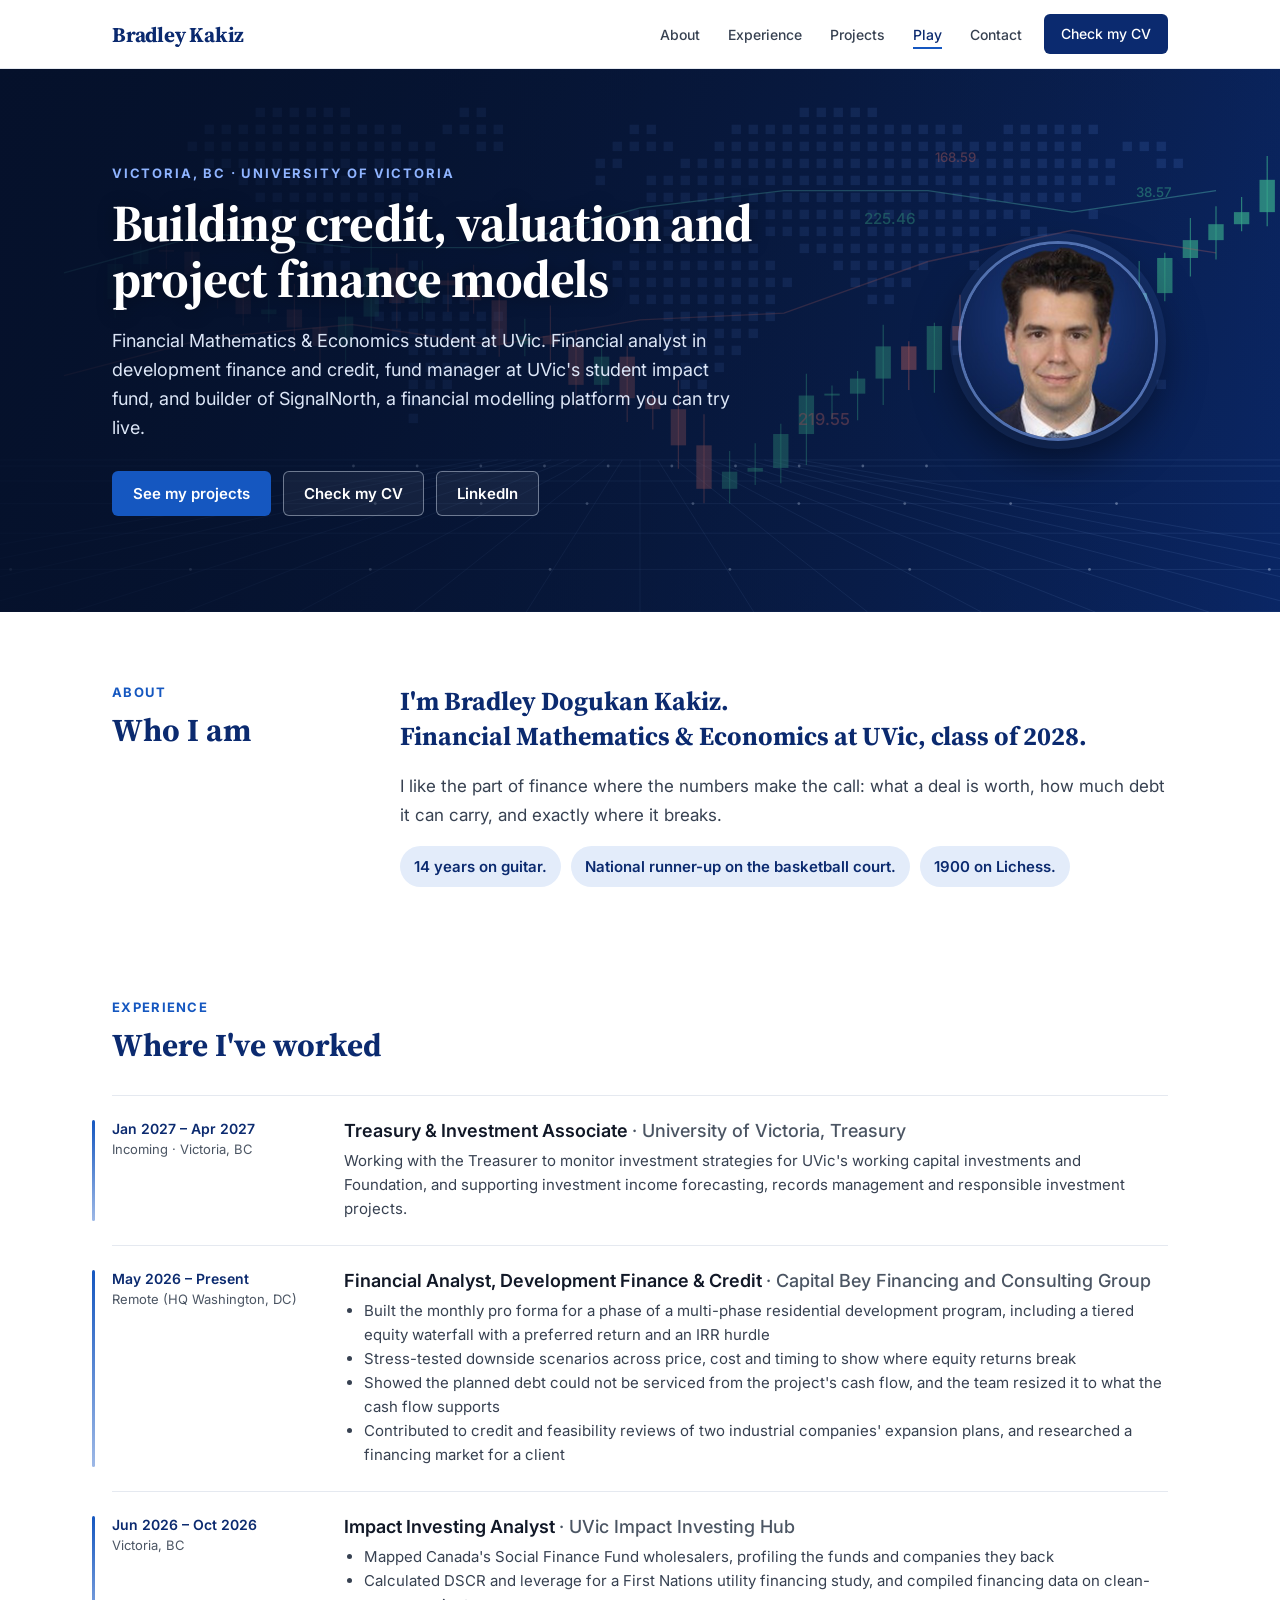
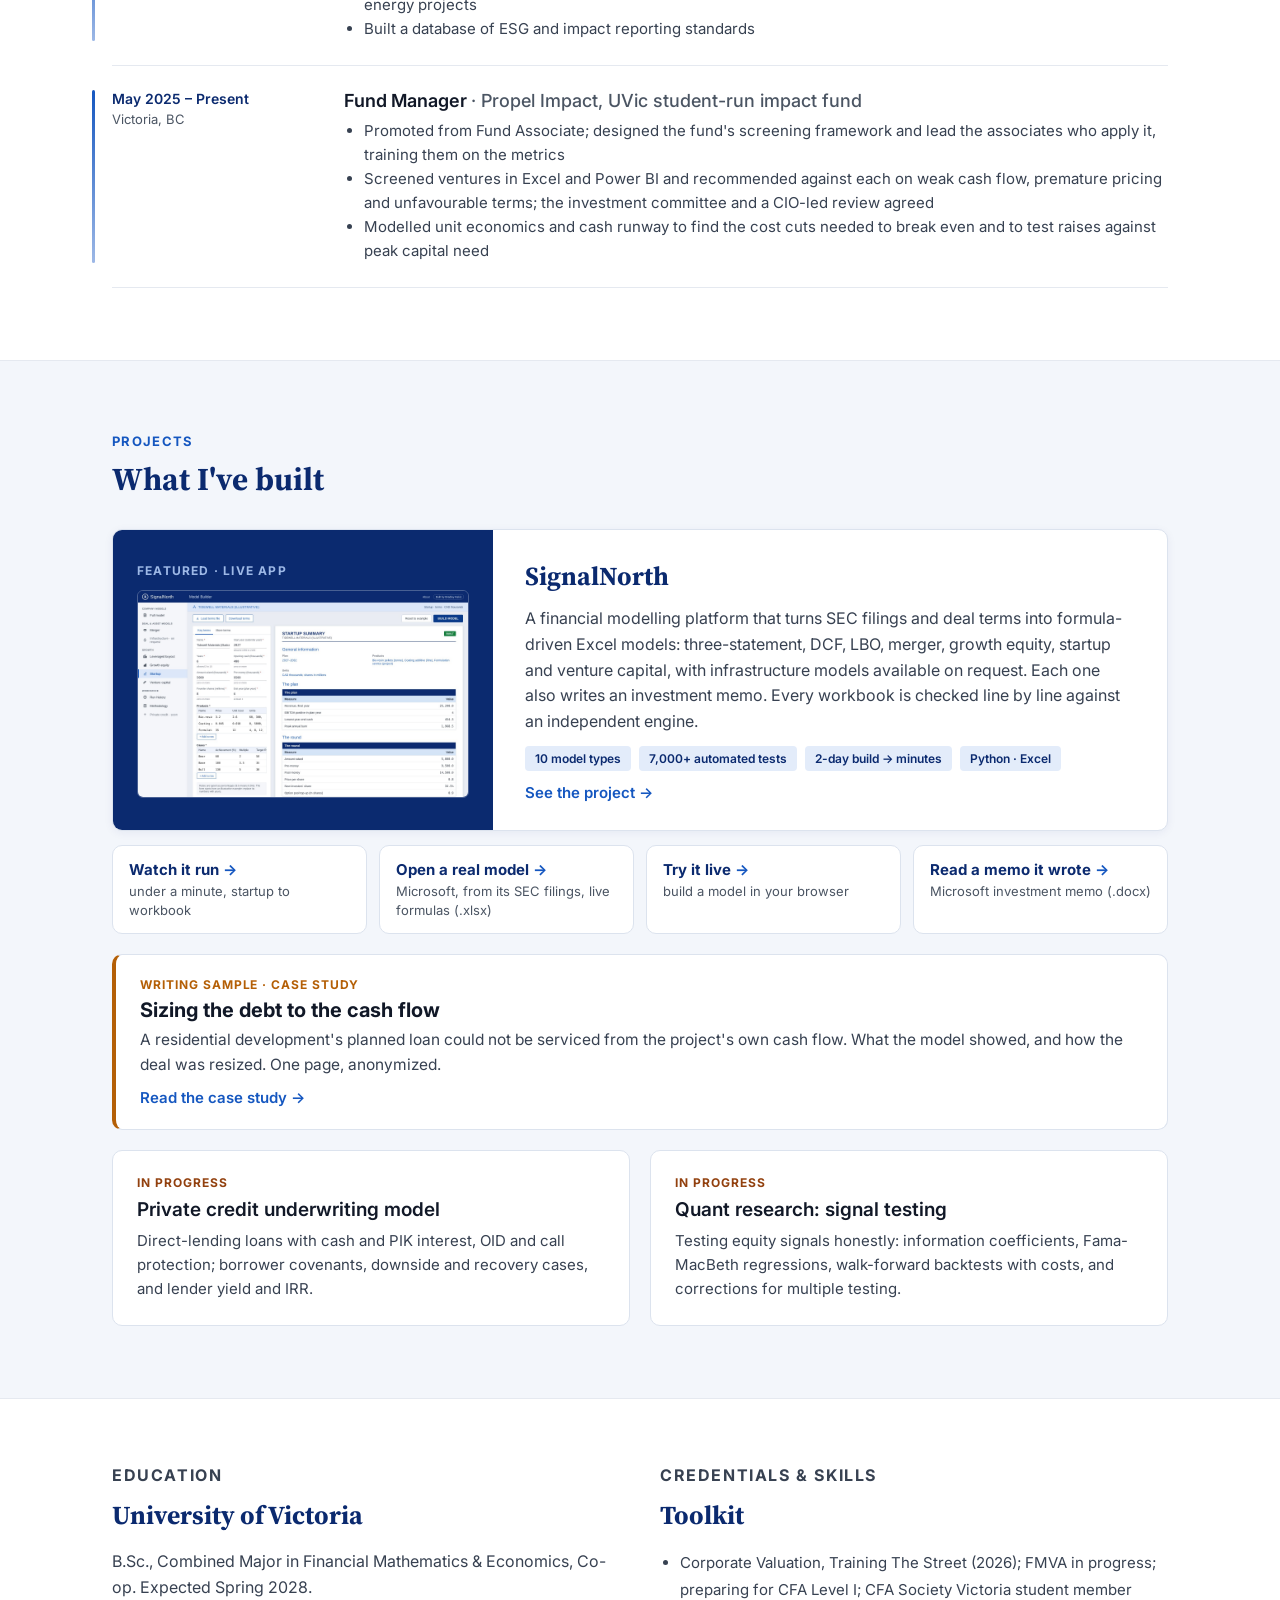
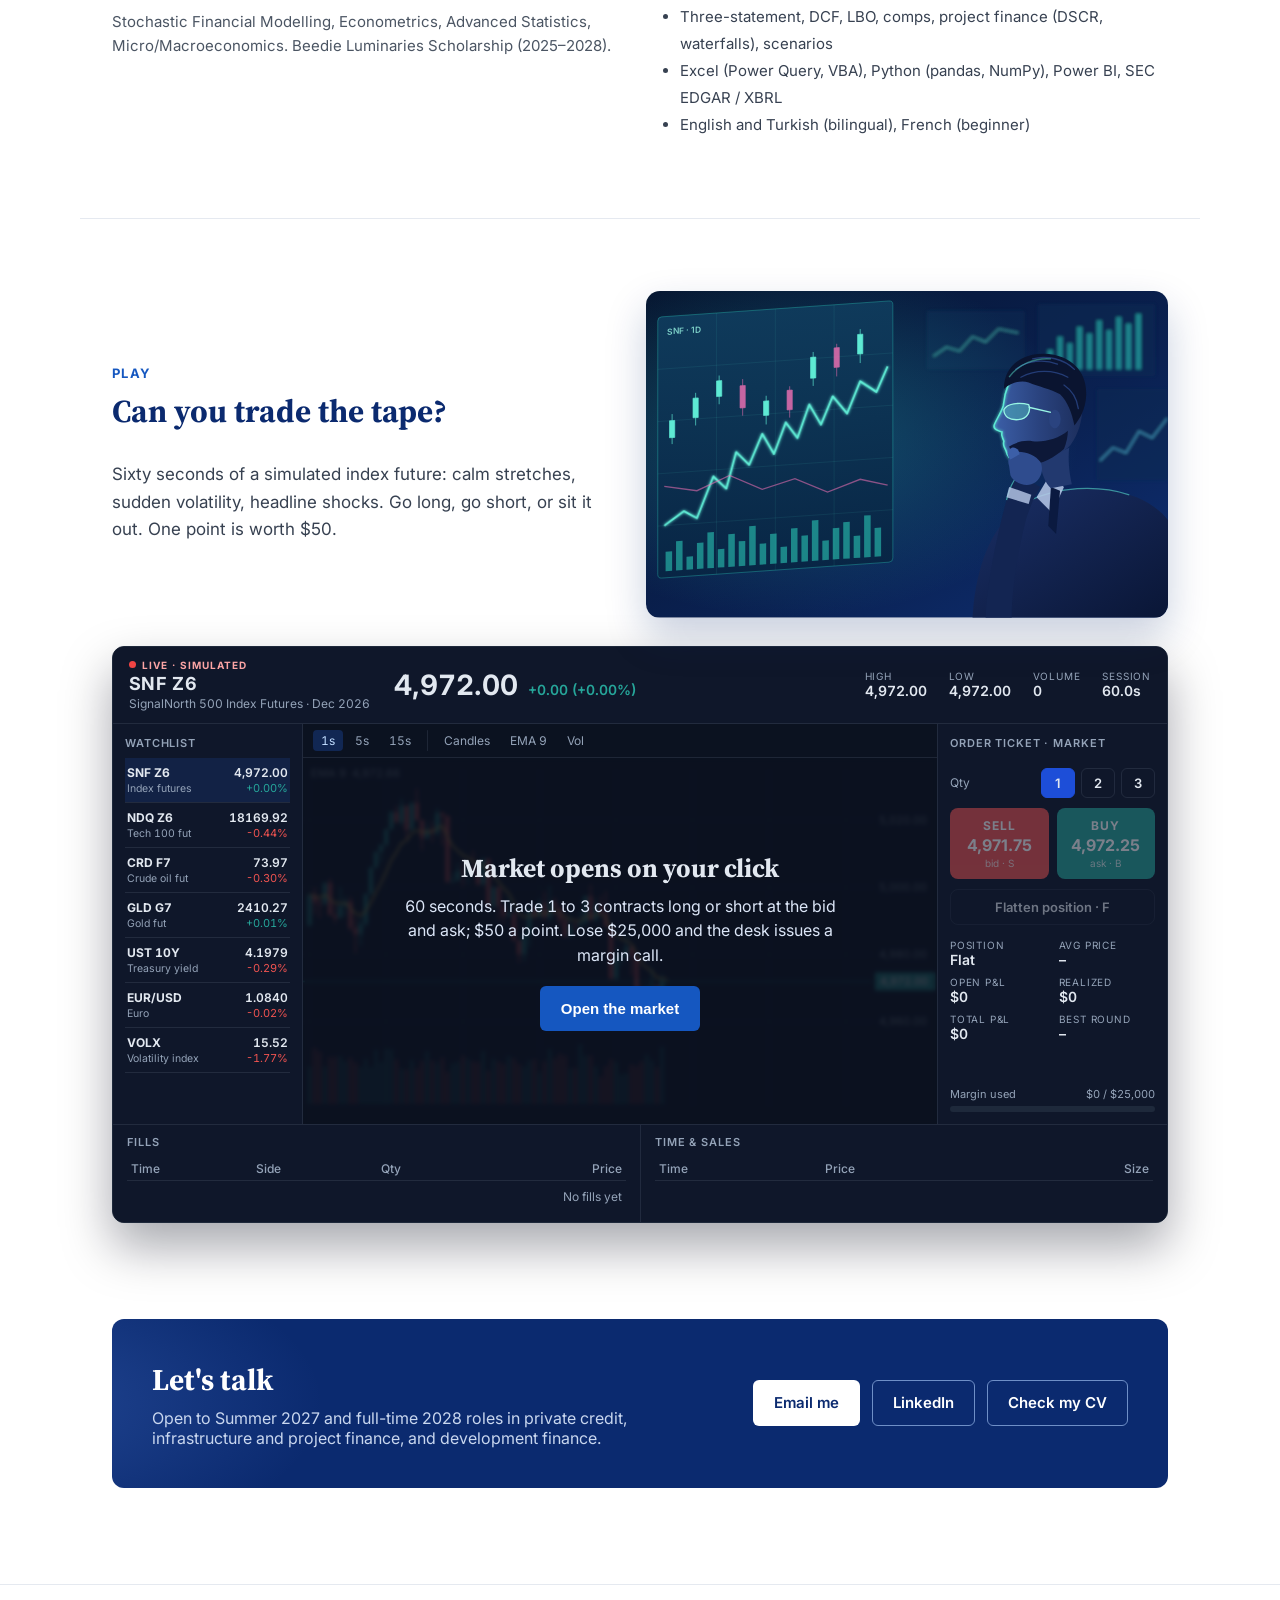
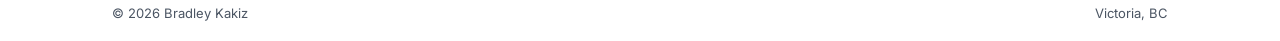
==== commit 3f991bde: "Figure-free experience bullets; link preview card Co-Authored-By: Claude Fable 5.2 <noreply@anthropi" ====
--- a/index.html
+++ b/index.html
@@ -7,7 +7,9 @@
 <meta name="description" content="Bradley Kakiz: Financial Mathematics & Economics student at the University of Victoria. Credit, development finance and valuation; builder of SignalNorth.">
 <meta property="og:title" content="Bradley Kakiz">
 <meta property="og:description" content="Credit, valuation and financial modelling. Financial Mathematics & Economics, University of Victoria.">
-<meta property="og:image" content="https://bradleykakiz.com/img/web-startup.jpg">
+<meta property="og:image" content="https://bradleykakiz.com/img/og-card.jpg">
+<meta property="og:image:width" content="1200">
+<meta property="og:image:height" content="630">
 <meta property="og:url" content="https://bradleykakiz.com/">
 <meta property="og:type" content="website">
 <meta name="twitter:card" content="summary_large_image">
@@ -83,9 +85,9 @@
       <div class="what">
         <h3>Financial Analyst, Development Finance &amp; Credit <span>· Capital Bey Financing and Consulting Group</span></h3>
         <ul>
-          <li>Built the monthly pro forma for a 267-unit, $16.1M phase of a $60M+ residential development program, including a four-tier equity waterfall (8% preferred return, 20% IRR hurdle) yielding a 19.6% base-case equity IRR</li>
-          <li>Stress-tested five scenarios across 10 variables: equity IRR fell from 19.6% to −18.9% under a 35% price cut, 30% cost overrun and 12-month sales delay</li>
-          <li>Found that 60% loan-to-cost debt covered only 0.45x of debt service against a 1.30x target; the team cut debt to the $3.4M the cash flow supports, doubling required equity to $12.7M. <a href="case-debt-sizing.html">Read the case study →</a></li>
+          <li>Built the monthly pro forma for a phase of a multi-phase residential development program, including a tiered equity waterfall with a preferred return and an IRR hurdle</li>
+          <li>Stress-tested downside scenarios across price, cost and timing to show where equity returns break</li>
+          <li>Showed the planned debt could not be serviced from the project's cash flow, and the team resized it to what the cash flow supports</li>
           <li>Contributed to credit and feasibility reviews of two industrial companies' expansion plans, and researched a financing market for a client</li>
         </ul>
       </div>
@@ -147,7 +149,7 @@
     <a class="case-card" href="case-debt-sizing.html">
       <p class="status">Writing sample · case study</p>
       <h3>Sizing the debt to the cash flow</h3>
-      <p class="d">A residential development's planned loan covered 0.45x of its debt service against a 1.30x target. What the model showed, and how the deal was resized: debt cut to $3.4M, equity doubled to $12.7M. One page, anonymized.</p>
+      <p class="d">A residential development's planned loan could not be serviced from the project's own cash flow. What the model showed, and how the deal was resized. One page, anonymized.</p>
       <span class="more">Read the case study →</span>
     </a>
 
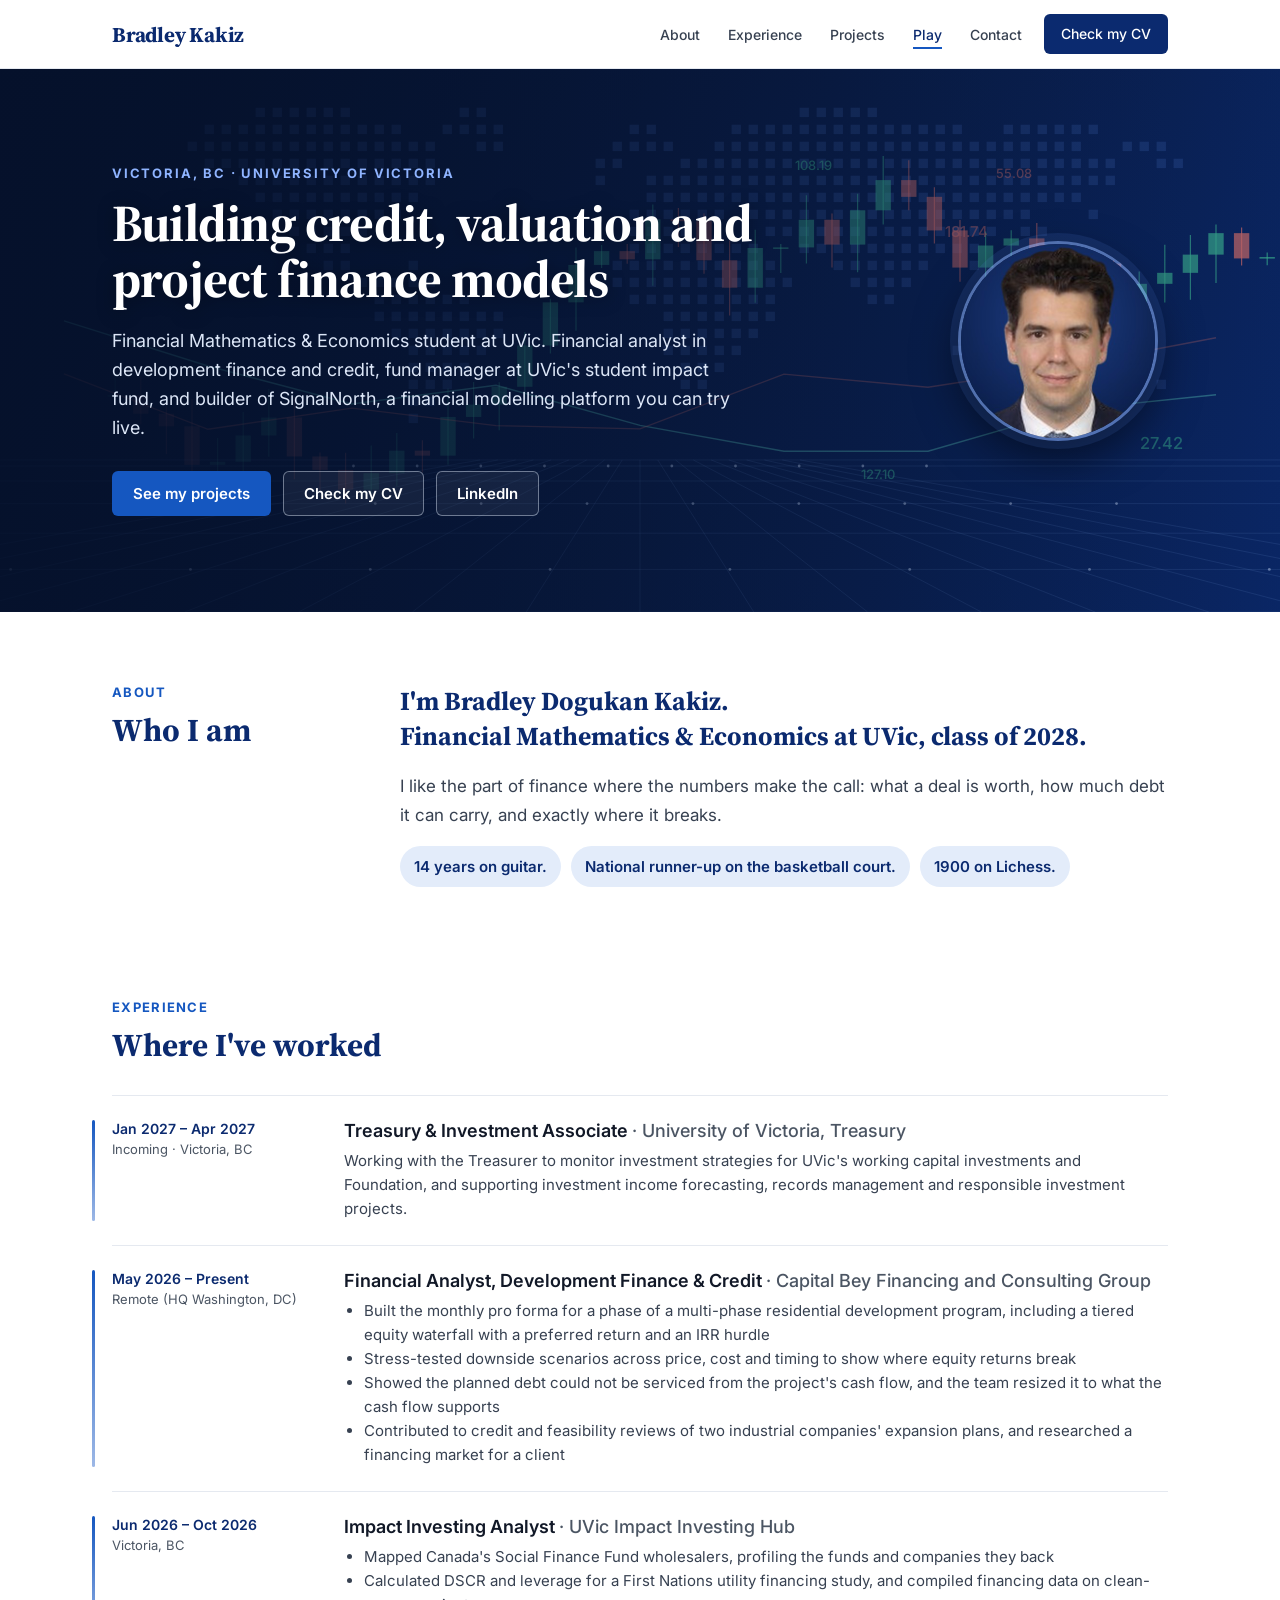
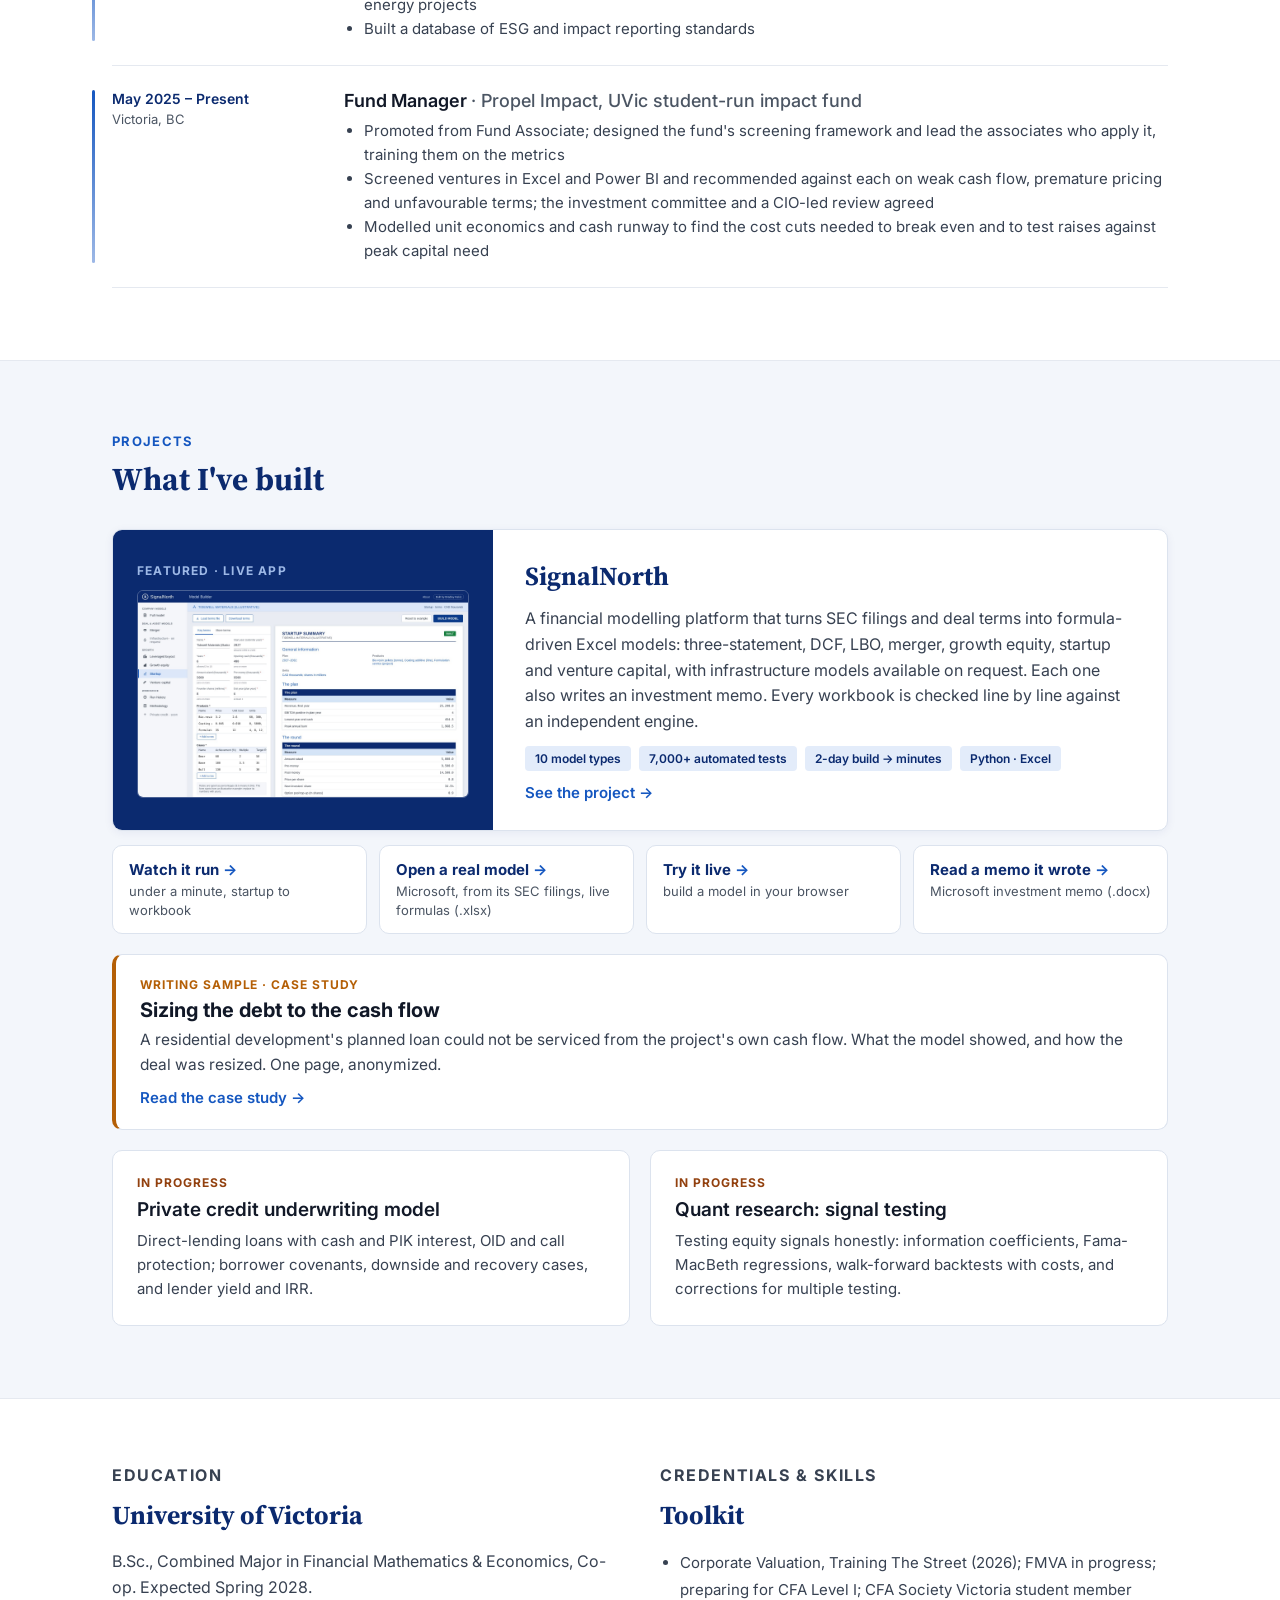
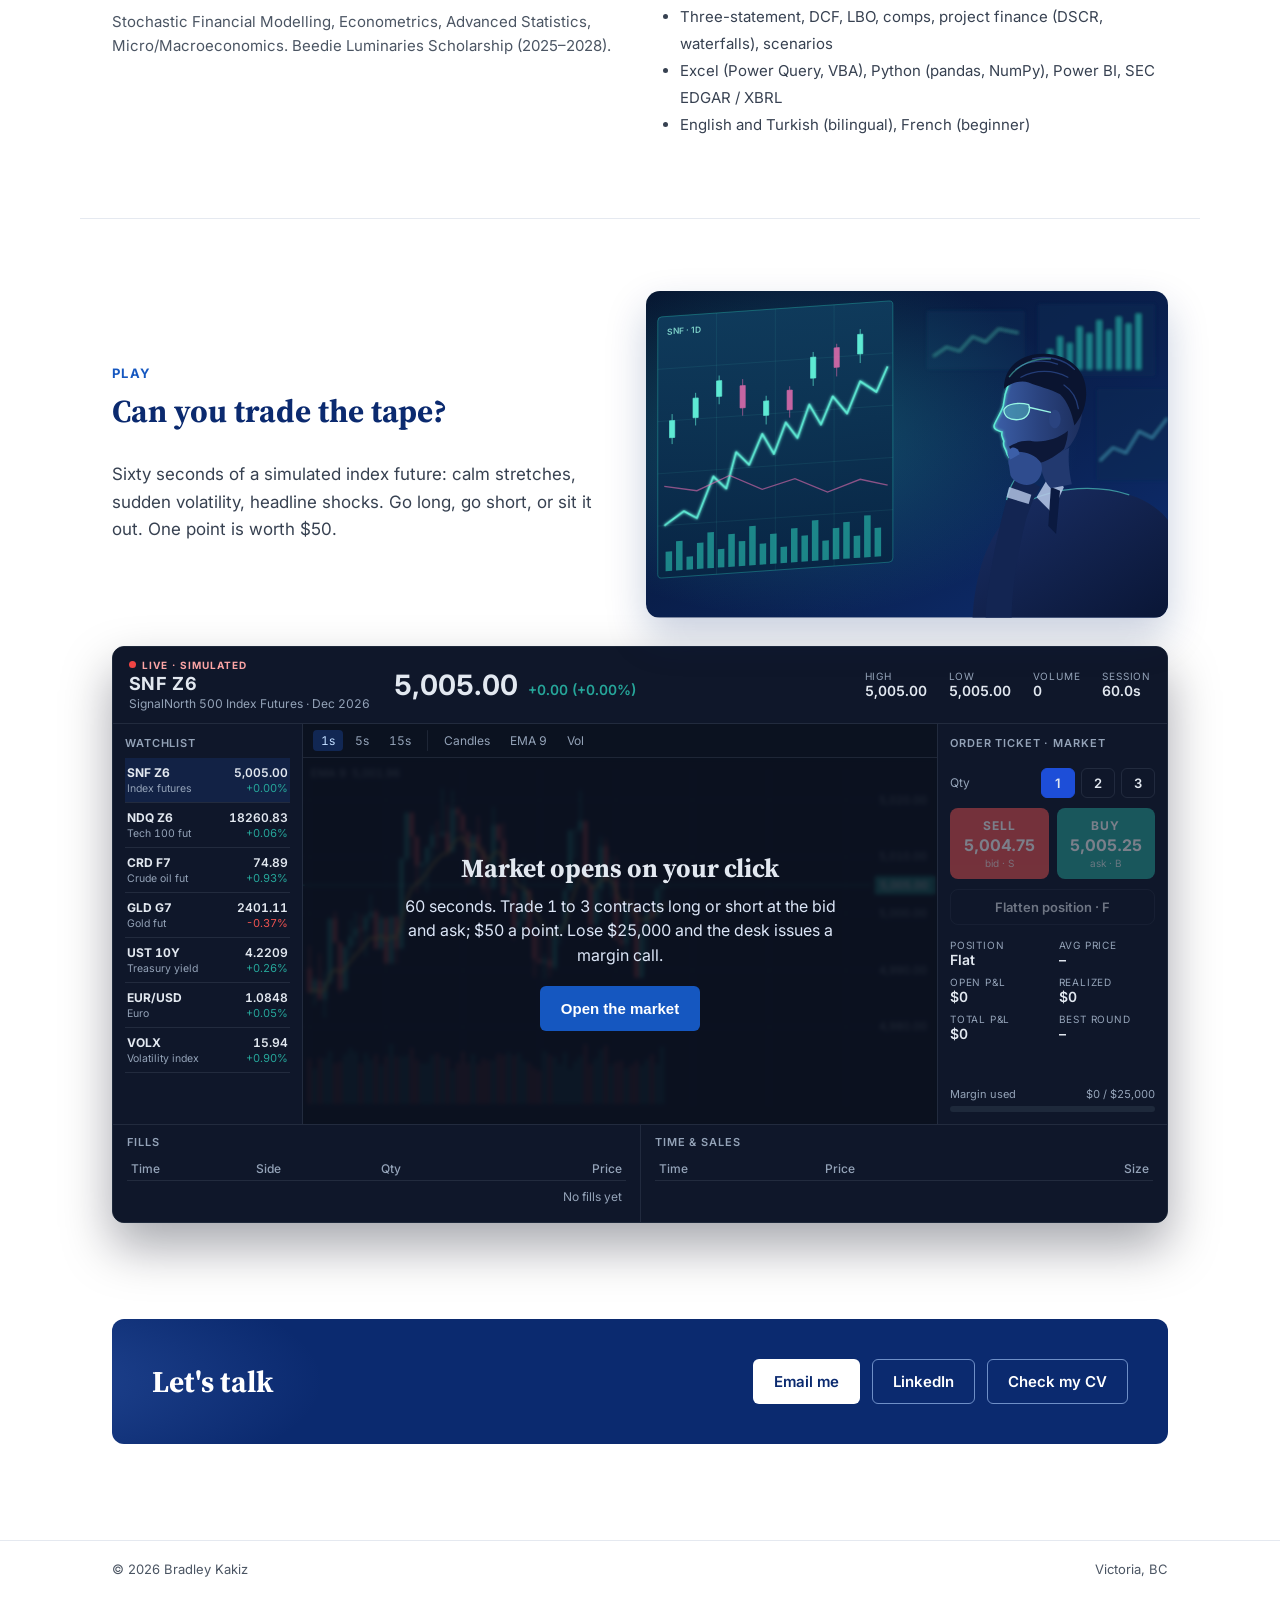
==== commit 7d472319: "Remove the roles line from the contact box Co-Authored-By: Claude Opus 5.5 <noreply@anthropic.com> C" ====
--- a/index.html
+++ b/index.html
@@ -325,7 +325,6 @@
   <div class="cta-box">
     <div>
       <h2>Let's talk</h2>
-      <p>Open to Summer 2027 and full-time 2028 roles in private credit, infrastructure and project finance, and development finance.</p>
     </div>
     <div class="btns">
       <a class="btn btn-white" href="mailto:bradleykakiz@gmail.com">Email me</a>
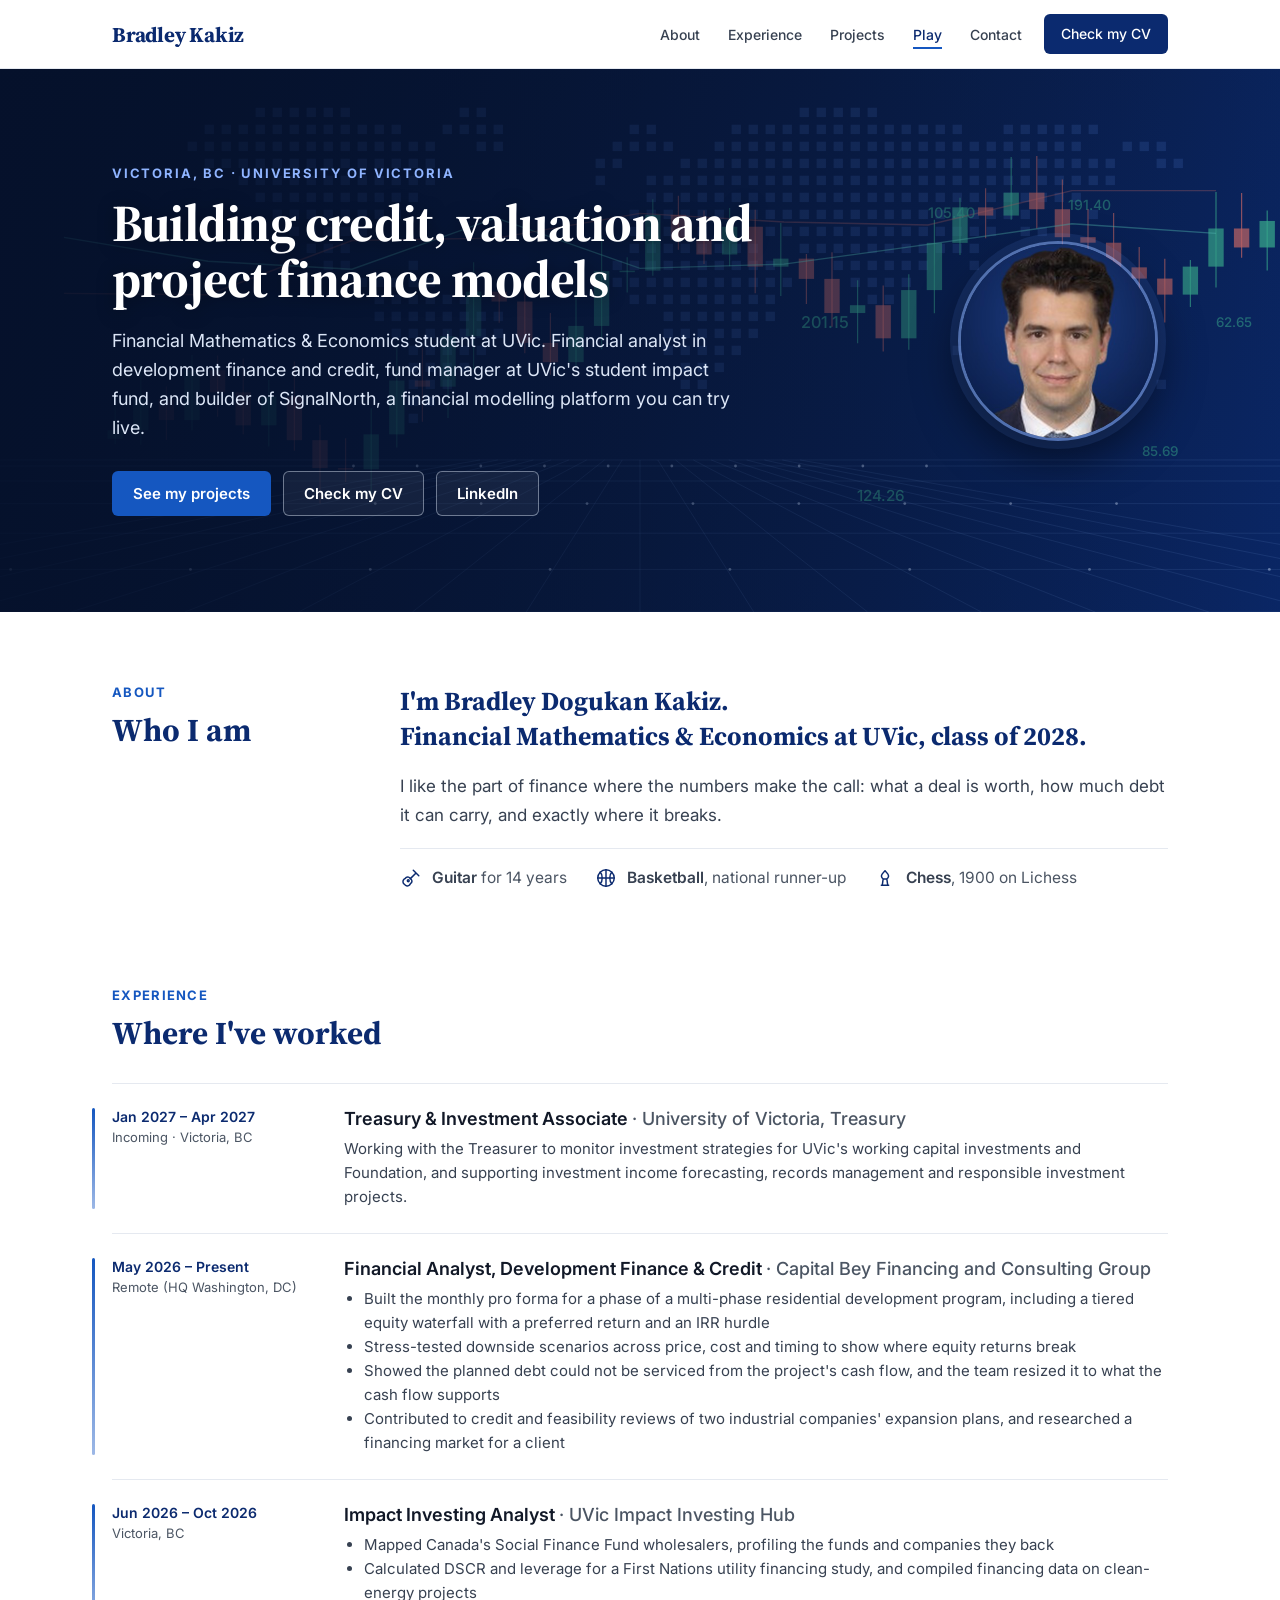
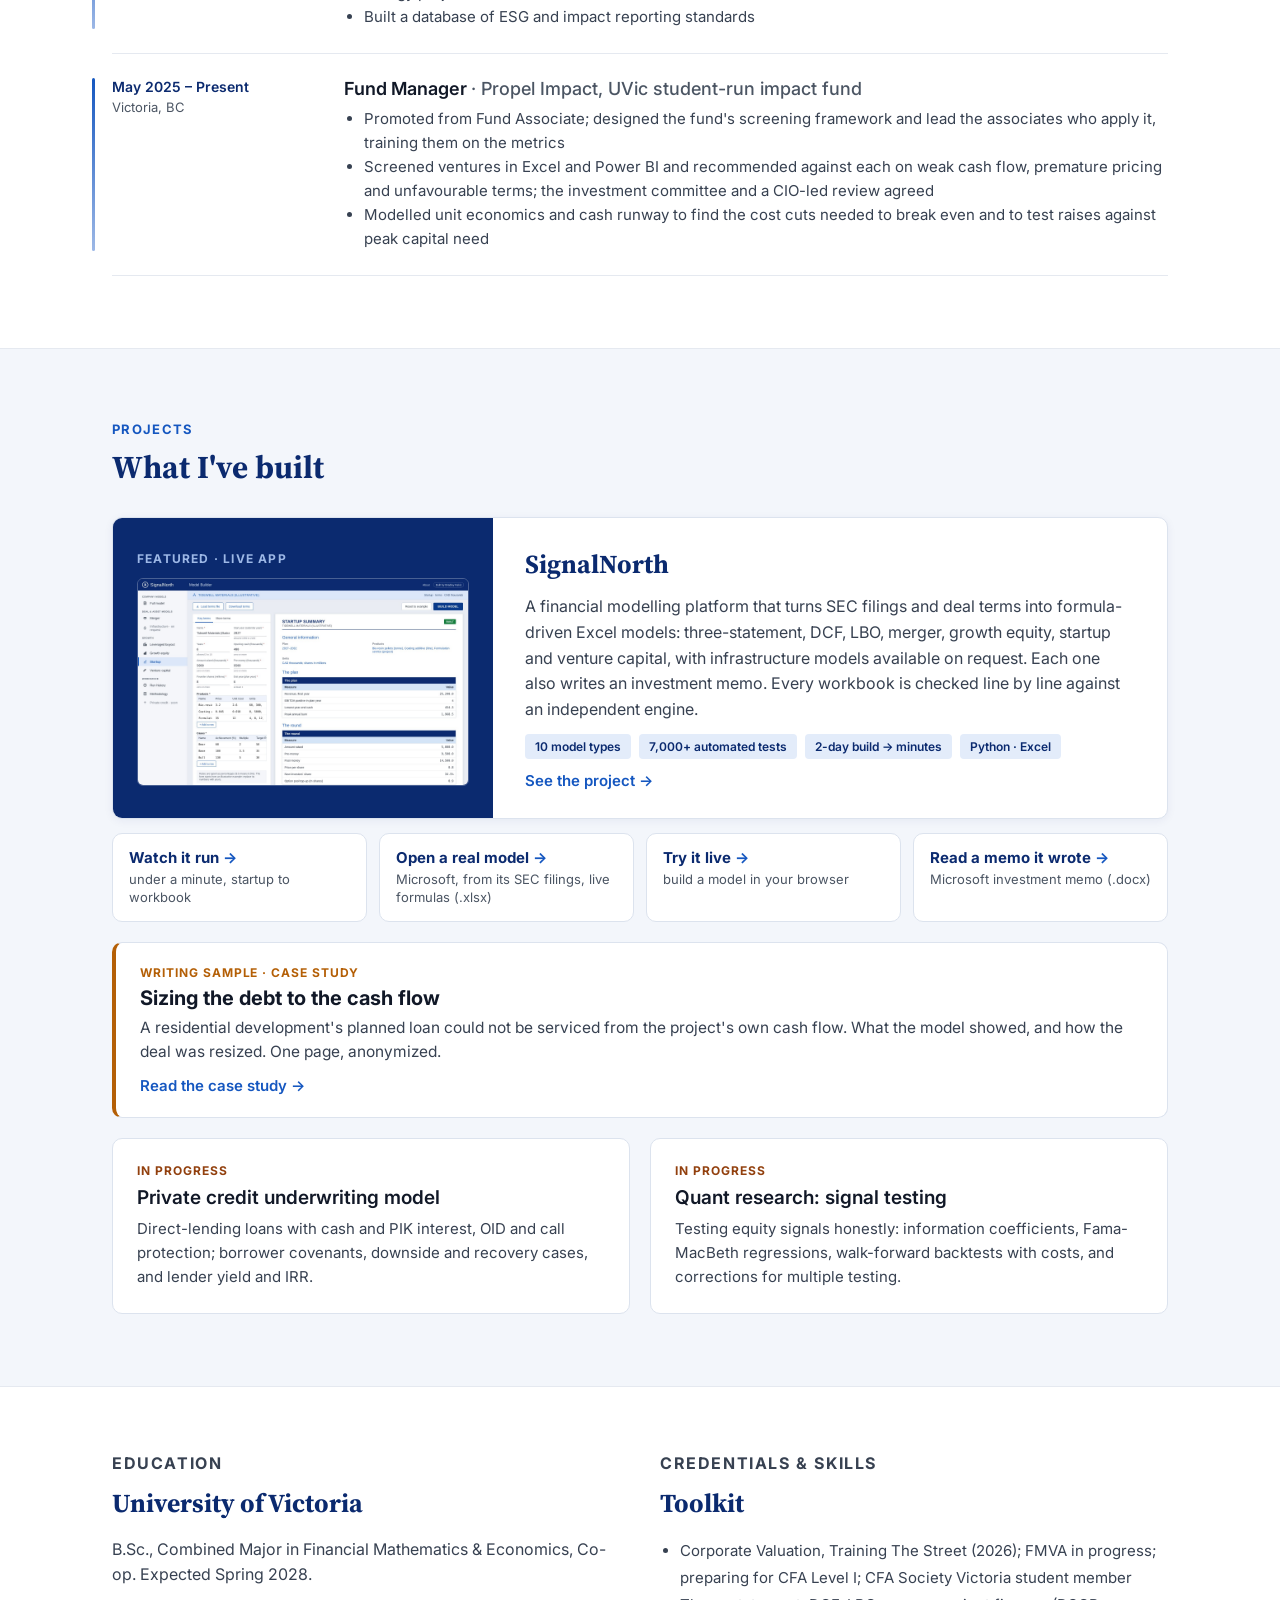
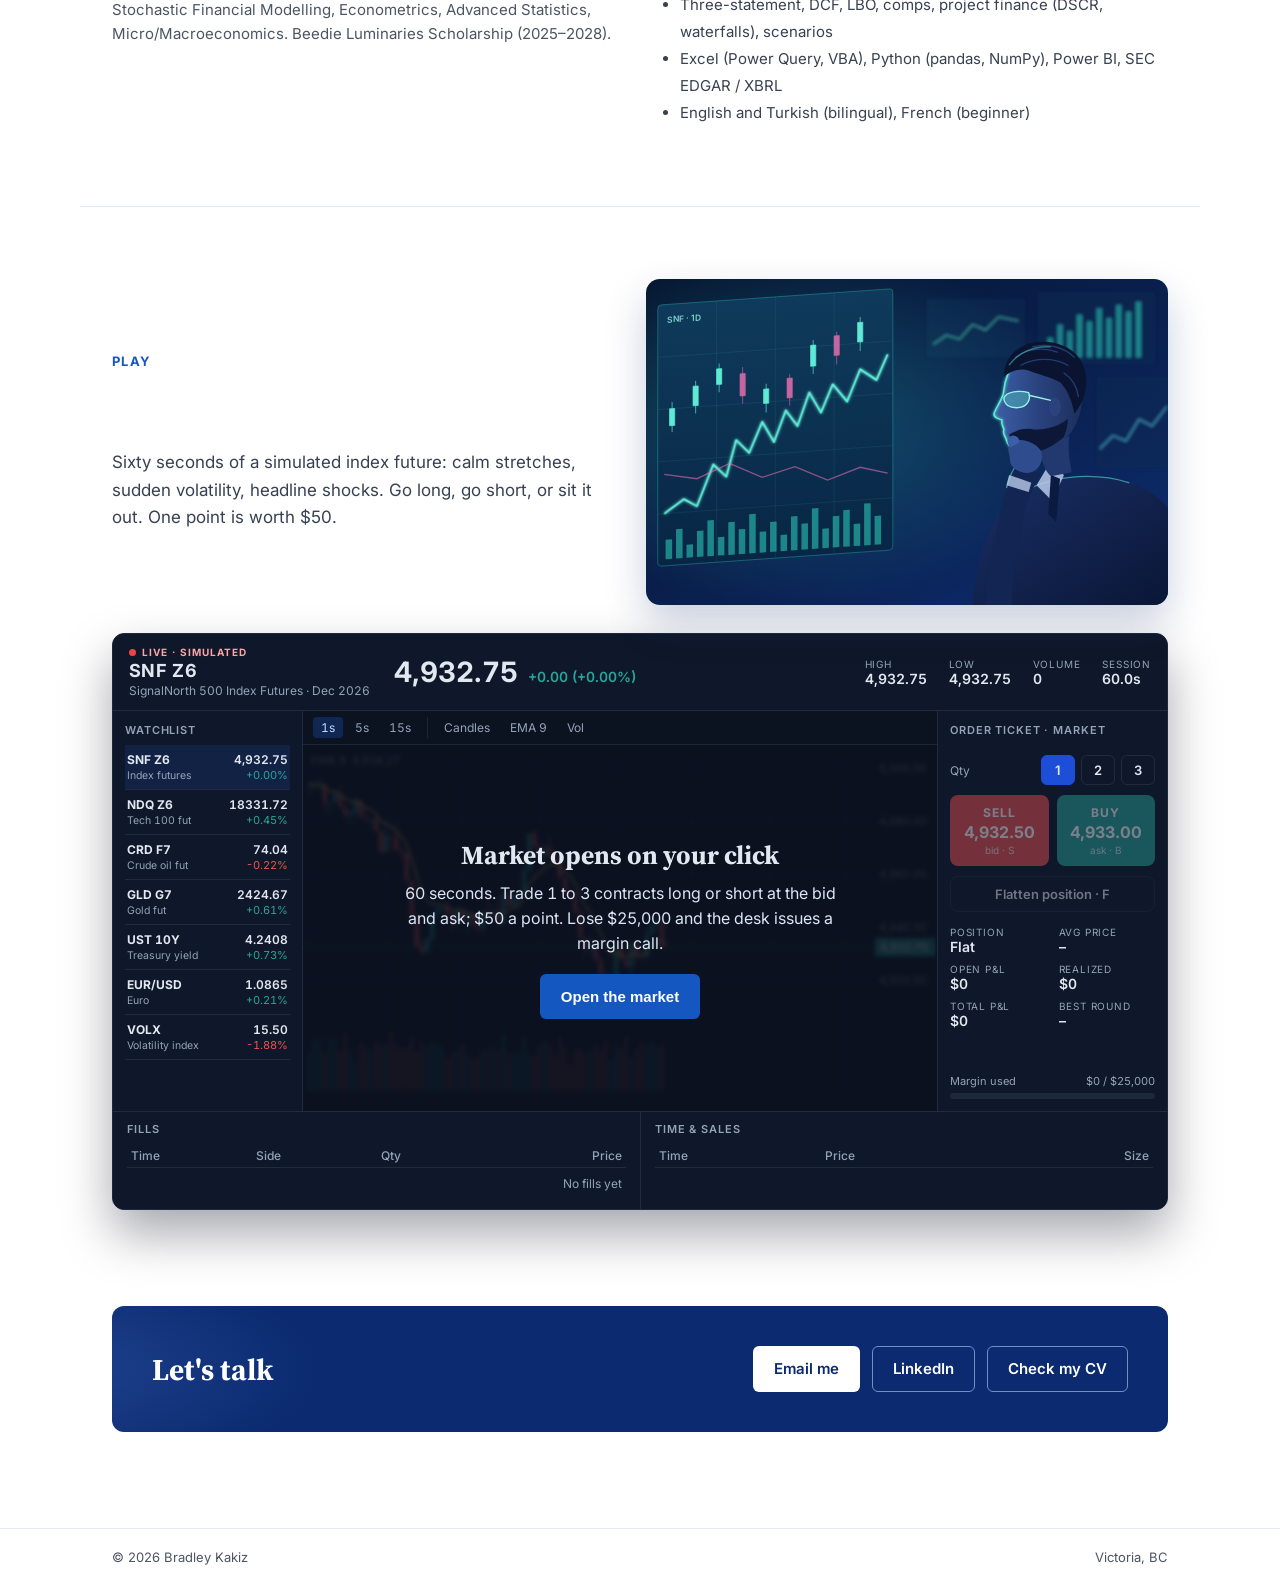
==== commit 402bf6cf: "About: hobbies as an icon row instead of pills Co-Authored-By: Claude Opus 5.5 <noreply@anthropic.co" ====
--- a/index.html
+++ b/index.html
@@ -63,7 +63,11 @@
     <div class="main prose punchy">
       <p class="big">I'm Bradley Dogukan Kakiz.<br>Financial Mathematics &amp; Economics at UVic, class of 2028.</p>
       <p>I like the part of finance where the numbers make the call: what a deal is worth, how much debt it can carry, and exactly where it breaks.</p>
-      <p class="hobbies"><span>14 years on guitar.</span> <span>National runner-up on the basketball court.</span> <span>1900 on Lichess.</span></p>
+      <ul class="hobbies" aria-label="Outside finance">
+        <li><svg viewBox="0 0 24 24" aria-hidden="true"><path d="M14.5 3.5l6 6M17.5 6.5l-6.2 6.2"/><path d="M11.3 12.7a3.2 3.2 0 0 0-4.5-1.4 4.6 4.6 0 0 1-2.3 1.9 3.6 3.6 0 0 0 .4 5.8 3.6 3.6 0 0 0 5.8.4 4.6 4.6 0 0 1 1.9-2.3 3.2 3.2 0 0 0-1.3-4.4z"/><circle cx="9" cy="15" r="1"/></svg><span><b>Guitar</b> for 14 years</span></li>
+        <li><svg viewBox="0 0 24 24" aria-hidden="true"><circle cx="12" cy="12" r="9"/><path d="M3 12h18M12 3v18M5.6 5.6c3 2.6 3 10.2 0 12.8M18.4 5.6c-3 2.6-3 10.2 0 12.8"/></svg><span><b>Basketball</b>, national runner-up</span></li>
+        <li><svg viewBox="0 0 24 24" aria-hidden="true"><path d="M8 20h8M9 20l1-7h4l1 7M10 13c-2-1-2.5-3.5-1-5.5L12 4l3 3.5c1.5 2 1 4.5-1 5.5"/></svg><span><b>Chess</b>, 1900 on Lichess</span></li>
+      </ul>
     </div>
     </div>
   </div>
--- a/css/site.css
+++ b/css/site.css
@@ -272,8 +272,12 @@
 
 /* ---------------------------------------------------------------- about, punchy */
 .prose.punchy .big { font-family: var(--serif); font-size: 26px; line-height: 1.35; color: var(--navy); font-weight: 700; margin-bottom: 18px; }
-.prose.punchy .hobbies { display: flex; flex-wrap: wrap; gap: 10px; margin-top: 6px; }
-.prose.punchy .hobbies span { background: var(--chip); color: var(--navy); font-weight: 600; font-size: 15px; padding: 8px 14px; border-radius: 999px; }
+.prose.punchy .hobbies { list-style: none; padding: 0; margin: 18px 0 0; display: flex; flex-wrap: wrap;
+  border-top: 1px solid var(--line); padding-top: 16px; gap: 10px 28px; }
+.prose.punchy .hobbies li { display: flex; align-items: center; gap: 10px; font-size: 15.5px; color: var(--muted); margin: 0; }
+.prose.punchy .hobbies b { color: var(--text); font-weight: 600; }
+.prose.punchy .hobbies svg { width: 22px; height: 22px; flex: none; fill: none; stroke: var(--navy);
+  stroke-width: 1.6; stroke-linecap: round; stroke-linejoin: round; }
 
 /* ---------------------------------------------------------------- trading desk */
 .desk-lede { margin: -12px 0 24px; font-size: 17px; line-height: 1.6; color: var(--text); max-width: 720px; }
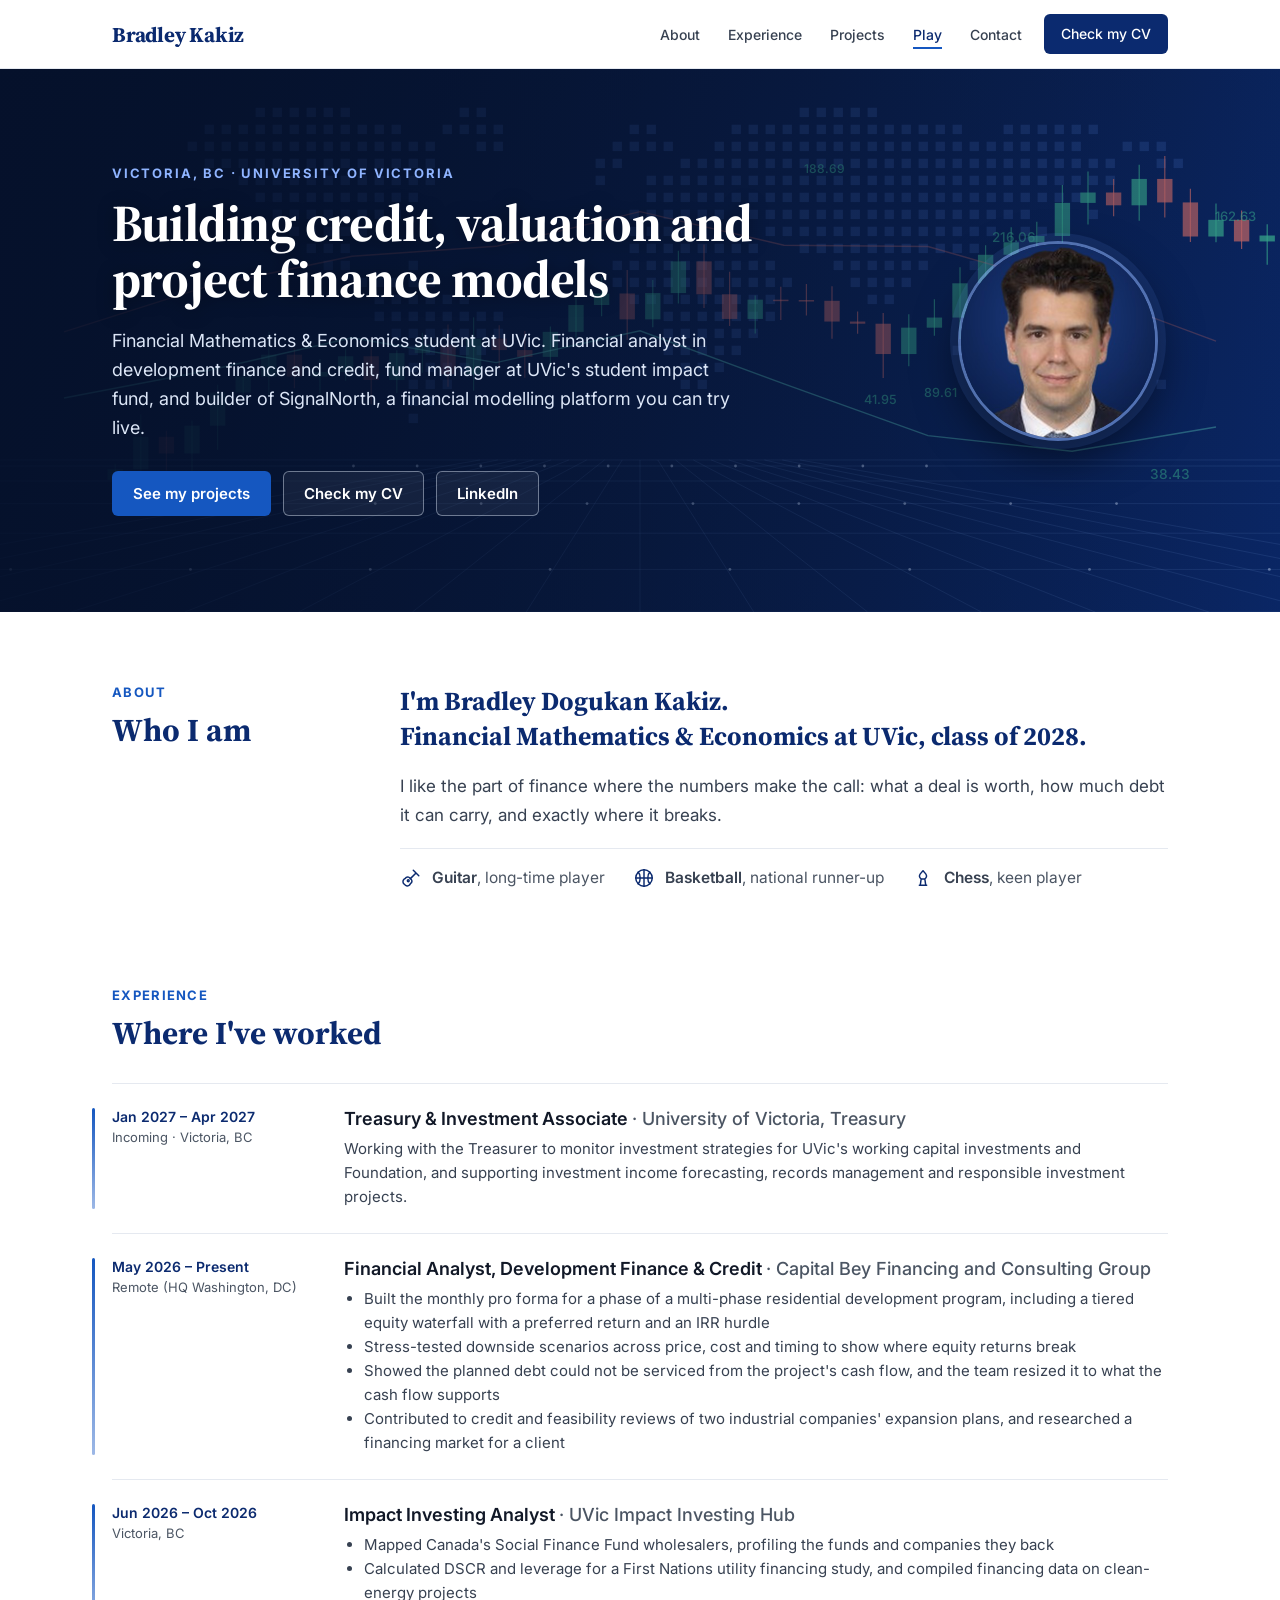
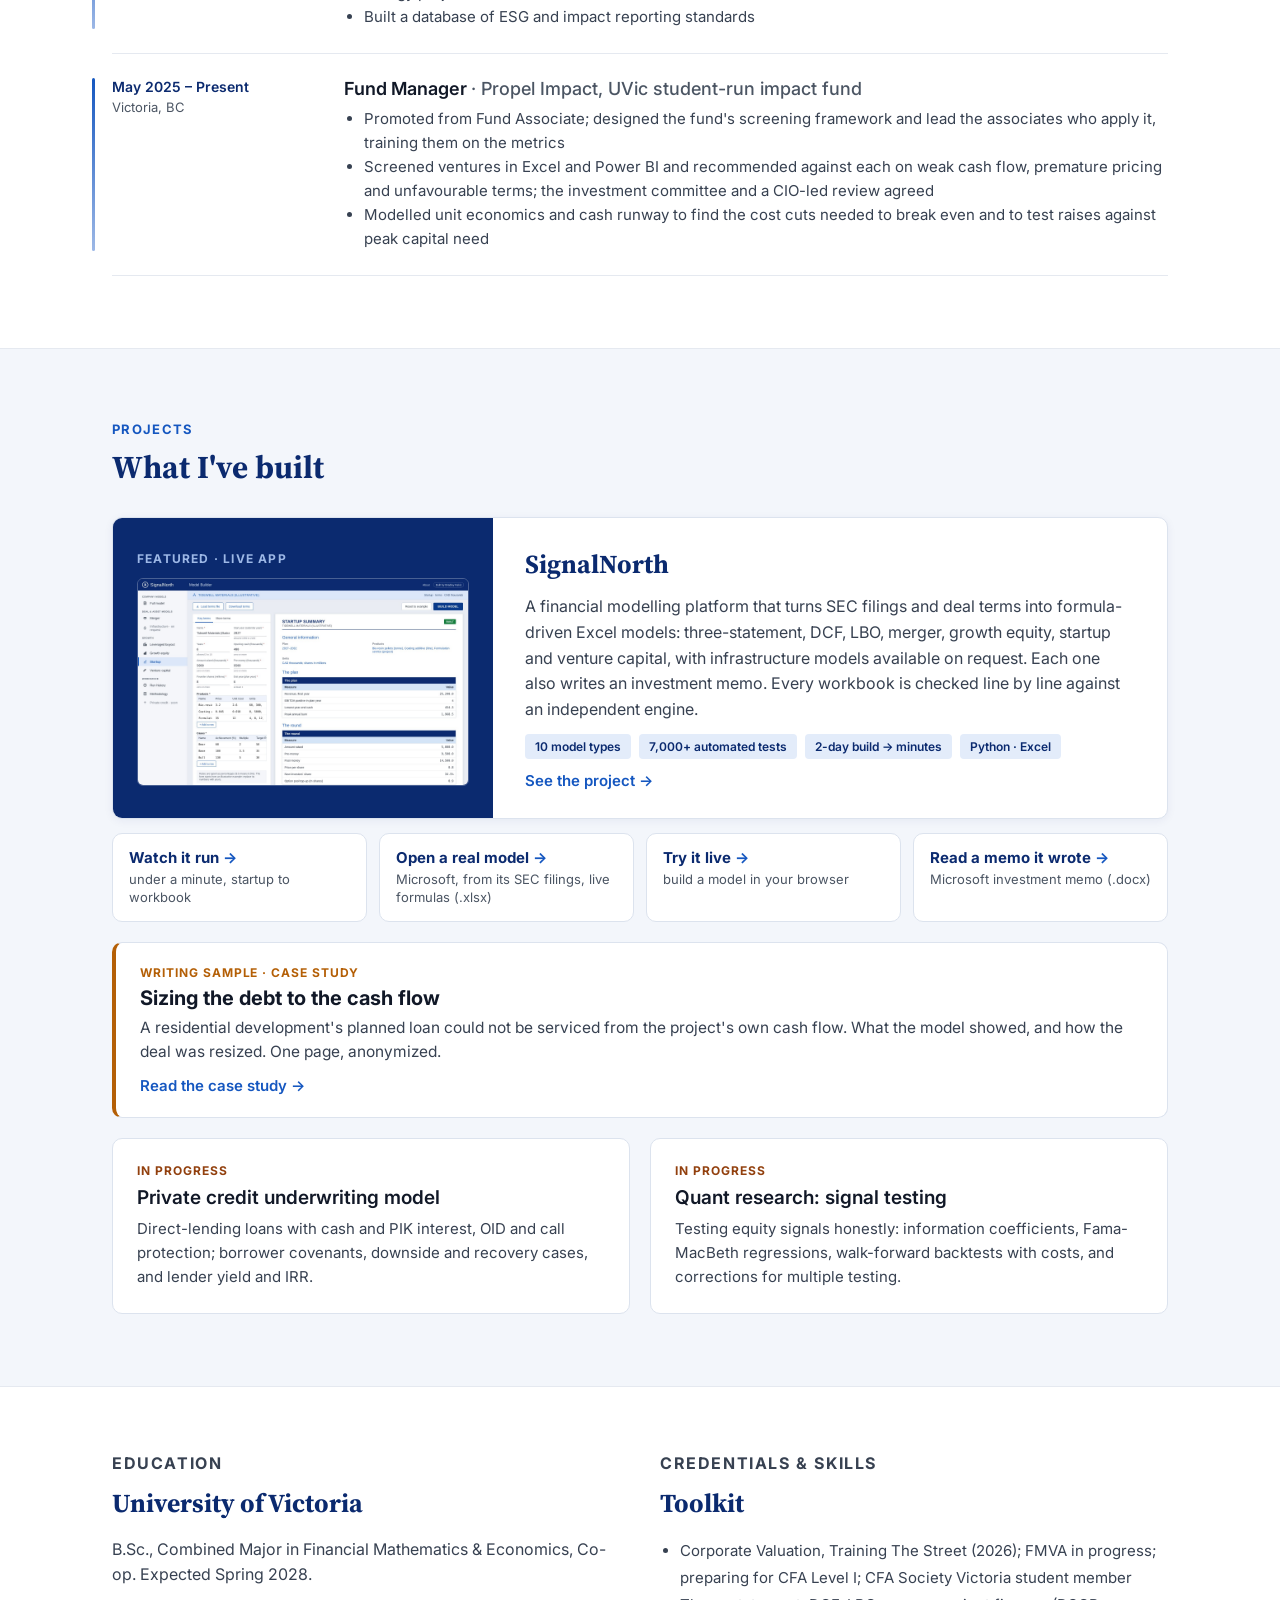
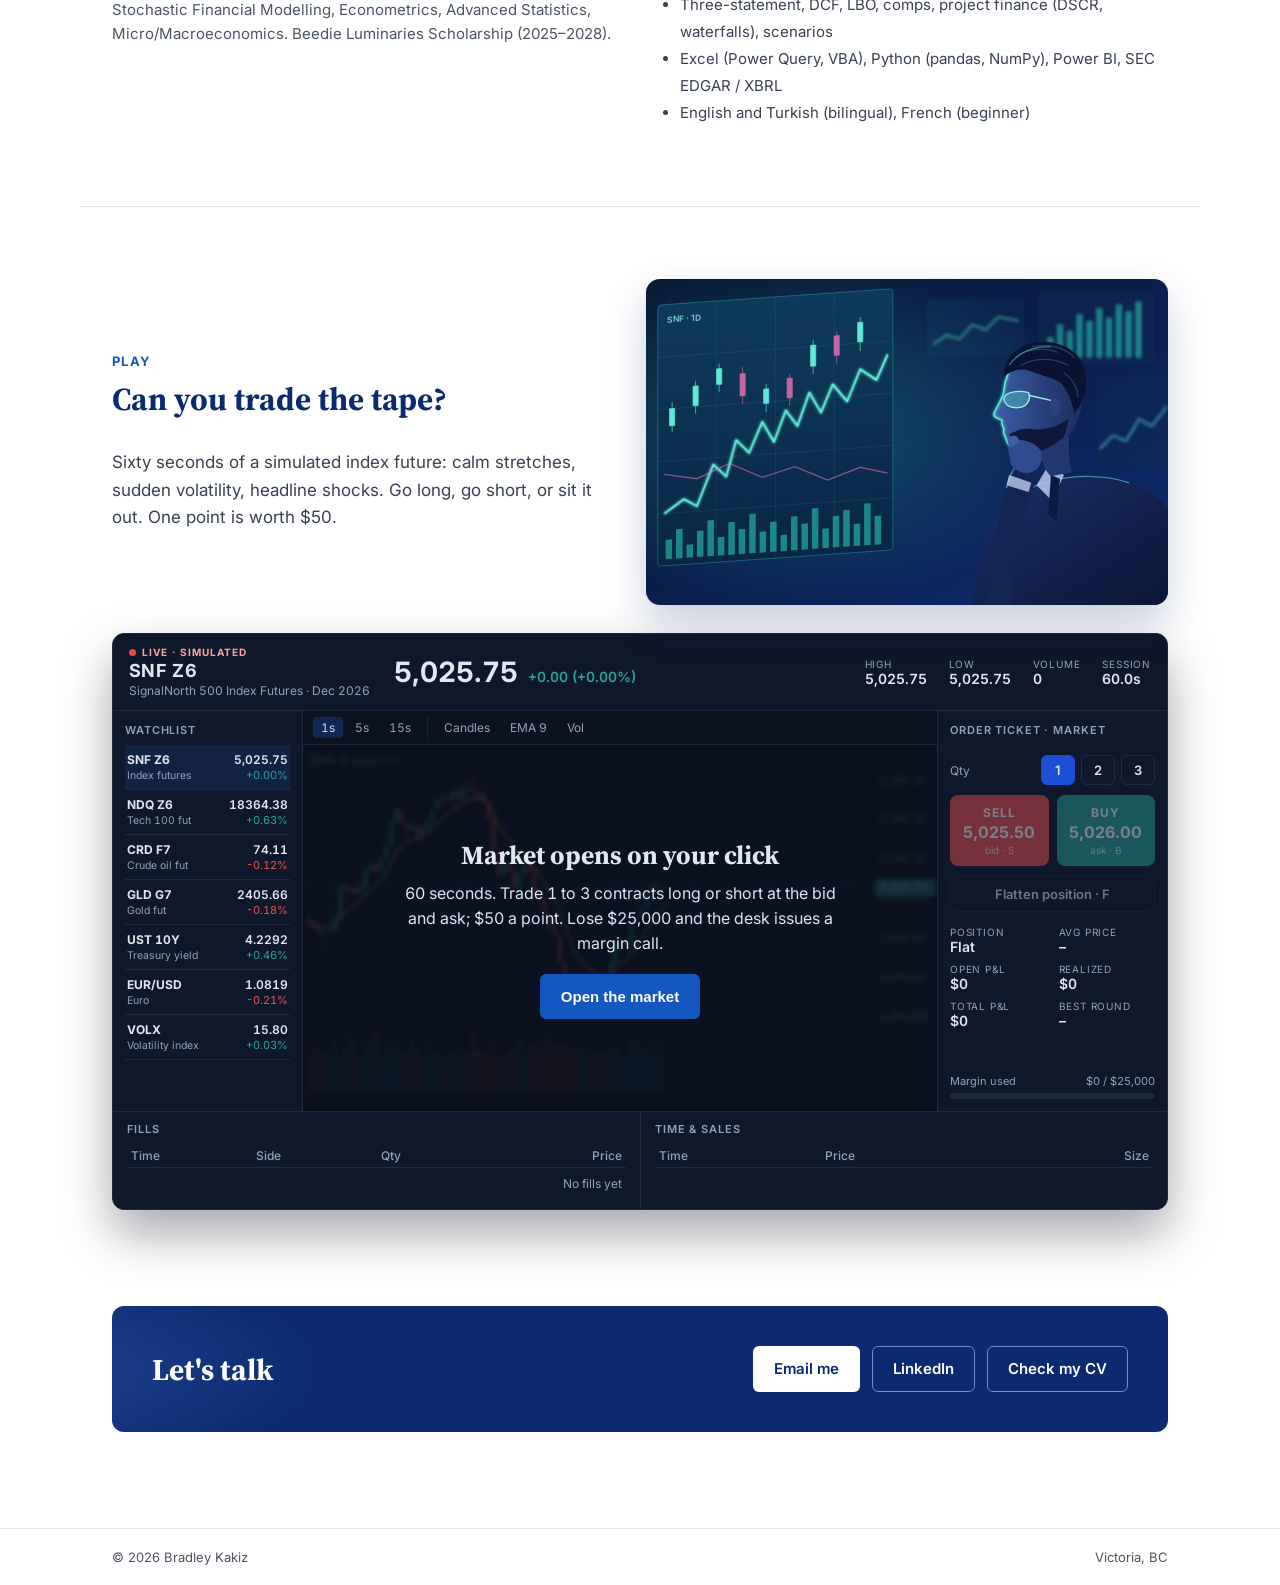
==== commit 4bab2c22: "About: hobbies without the numbers Co-Authored-By: Claude Opus 5.5 <noreply@anthropic.com> Claude-Se" ====
--- a/index.html
+++ b/index.html
@@ -64,9 +64,9 @@
       <p class="big">I'm Bradley Dogukan Kakiz.<br>Financial Mathematics &amp; Economics at UVic, class of 2028.</p>
       <p>I like the part of finance where the numbers make the call: what a deal is worth, how much debt it can carry, and exactly where it breaks.</p>
       <ul class="hobbies" aria-label="Outside finance">
-        <li><svg viewBox="0 0 24 24" aria-hidden="true"><path d="M14.5 3.5l6 6M17.5 6.5l-6.2 6.2"/><path d="M11.3 12.7a3.2 3.2 0 0 0-4.5-1.4 4.6 4.6 0 0 1-2.3 1.9 3.6 3.6 0 0 0 .4 5.8 3.6 3.6 0 0 0 5.8.4 4.6 4.6 0 0 1 1.9-2.3 3.2 3.2 0 0 0-1.3-4.4z"/><circle cx="9" cy="15" r="1"/></svg><span><b>Guitar</b> for 14 years</span></li>
+        <li><svg viewBox="0 0 24 24" aria-hidden="true"><path d="M14.5 3.5l6 6M17.5 6.5l-6.2 6.2"/><path d="M11.3 12.7a3.2 3.2 0 0 0-4.5-1.4 4.6 4.6 0 0 1-2.3 1.9 3.6 3.6 0 0 0 .4 5.8 3.6 3.6 0 0 0 5.8.4 4.6 4.6 0 0 1 1.9-2.3 3.2 3.2 0 0 0-1.3-4.4z"/><circle cx="9" cy="15" r="1"/></svg><span><b>Guitar</b>, long-time player</span></li>
         <li><svg viewBox="0 0 24 24" aria-hidden="true"><circle cx="12" cy="12" r="9"/><path d="M3 12h18M12 3v18M5.6 5.6c3 2.6 3 10.2 0 12.8M18.4 5.6c-3 2.6-3 10.2 0 12.8"/></svg><span><b>Basketball</b>, national runner-up</span></li>
-        <li><svg viewBox="0 0 24 24" aria-hidden="true"><path d="M8 20h8M9 20l1-7h4l1 7M10 13c-2-1-2.5-3.5-1-5.5L12 4l3 3.5c1.5 2 1 4.5-1 5.5"/></svg><span><b>Chess</b>, 1900 on Lichess</span></li>
+        <li><svg viewBox="0 0 24 24" aria-hidden="true"><path d="M8 20h8M9 20l1-7h4l1 7M10 13c-2-1-2.5-3.5-1-5.5L12 4l3 3.5c1.5 2 1 4.5-1 5.5"/></svg><span><b>Chess</b>, keen player</span></li>
       </ul>
     </div>
     </div>
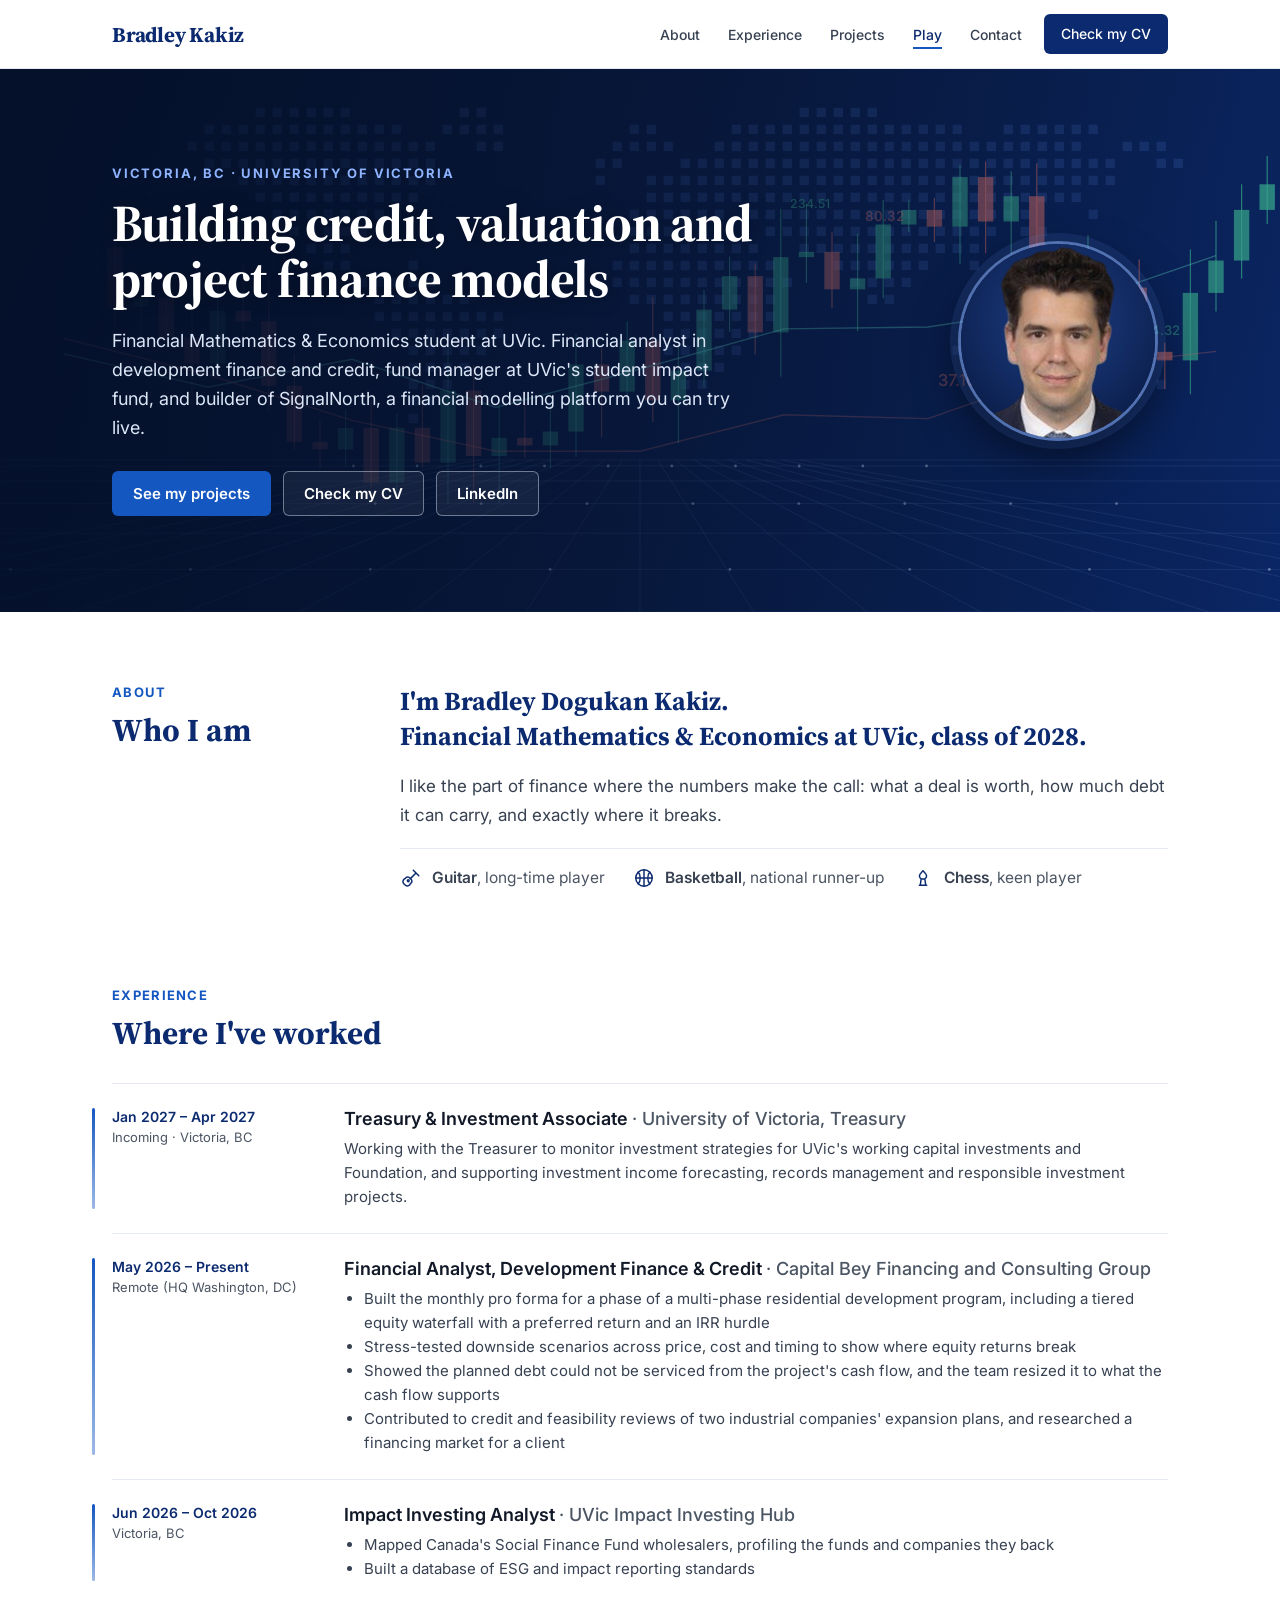
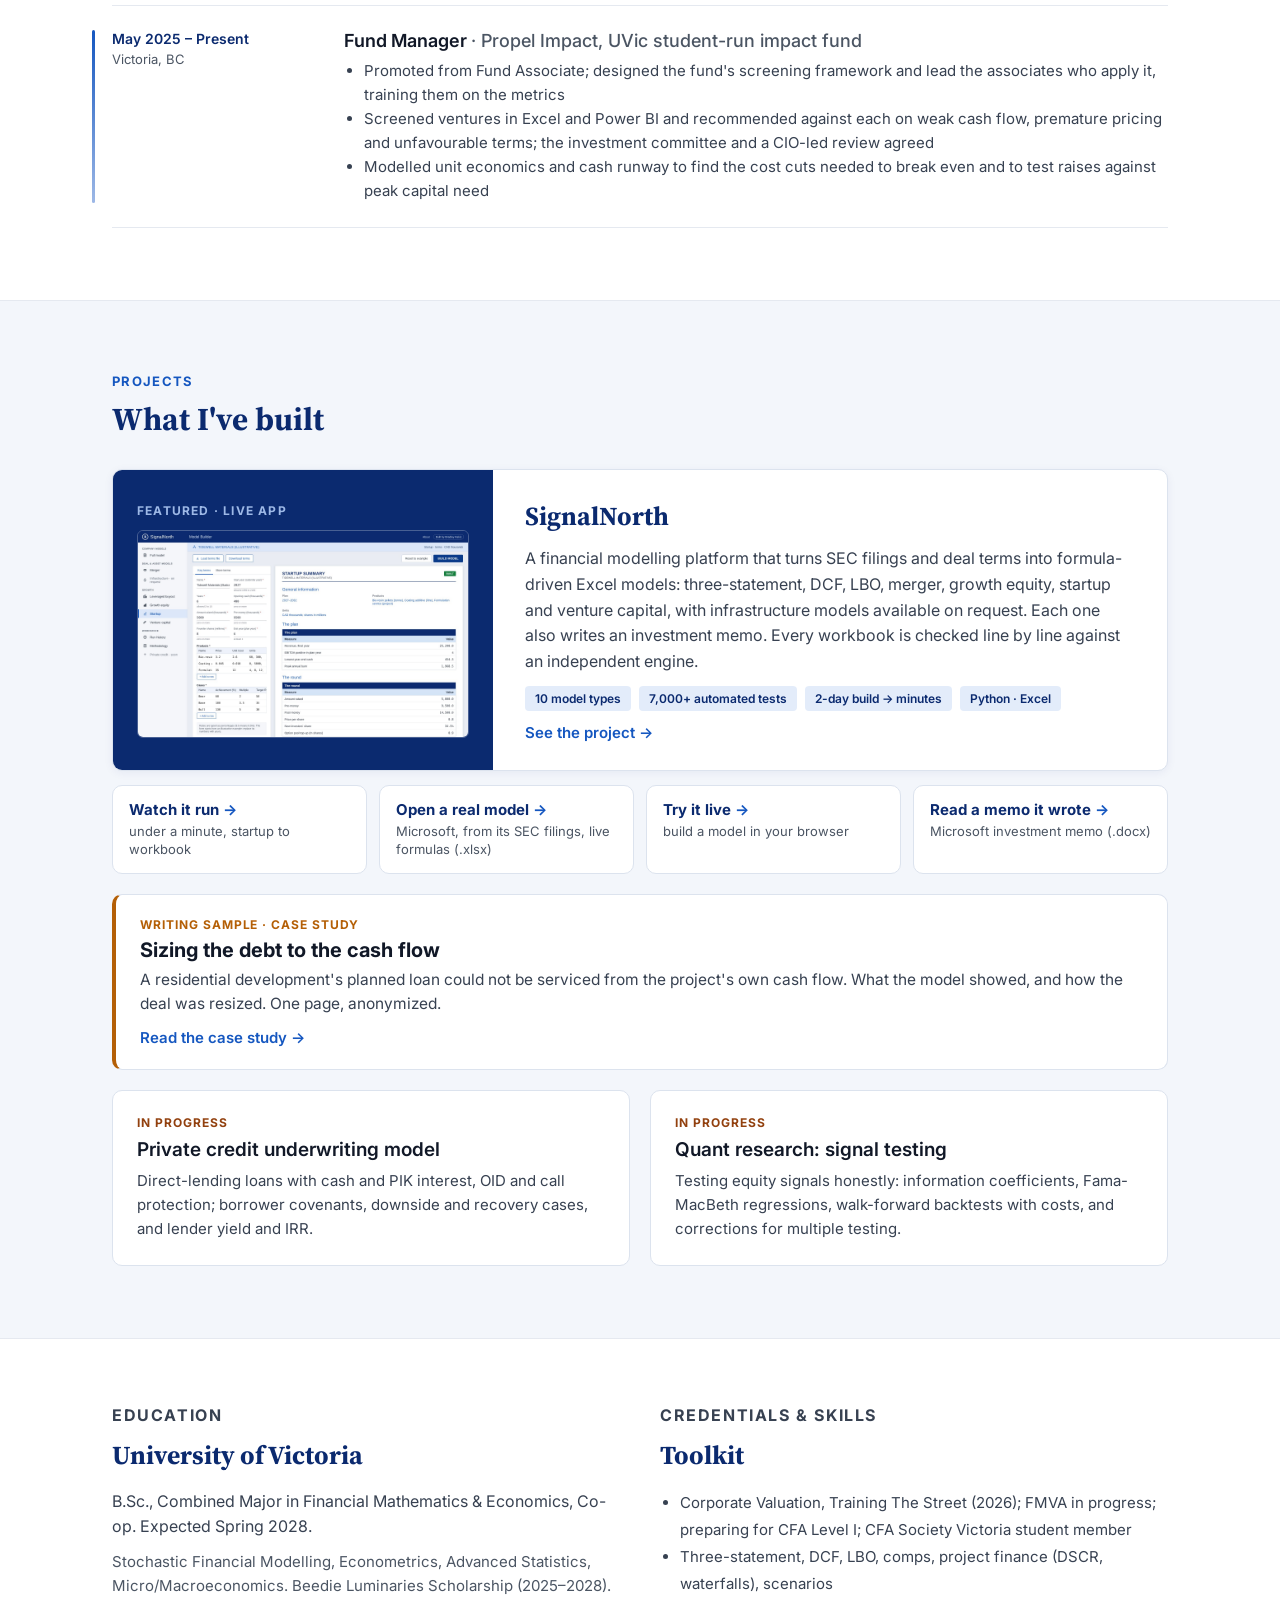
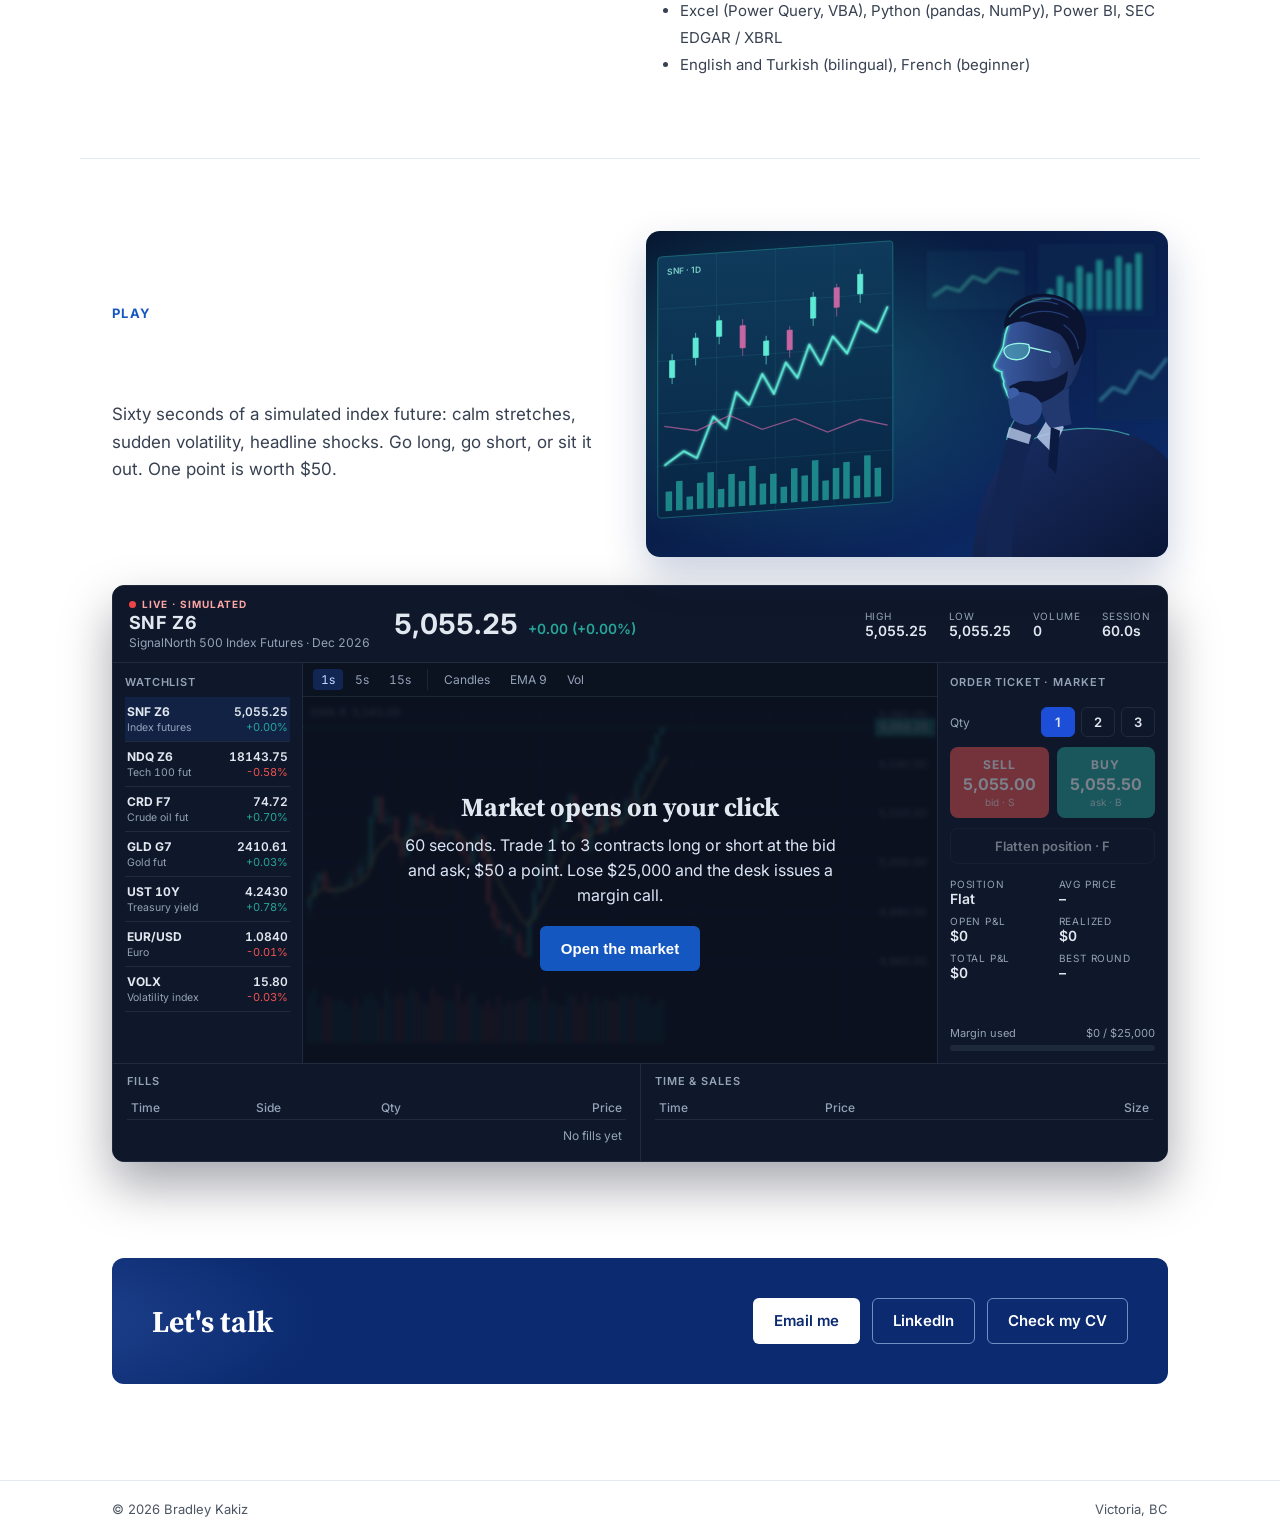
==== commit c84bac7d: "Experience: remove the utility financing bullet Co-Authored-By: Claude Opus 5.5 <noreply@anthropic.c" ====
--- a/index.html
+++ b/index.html
@@ -102,7 +102,6 @@
         <h3>Impact Investing Analyst <span>· UVic Impact Investing Hub</span></h3>
         <ul>
           <li>Mapped Canada's Social Finance Fund wholesalers, profiling the funds and companies they back</li>
-          <li>Calculated DSCR and leverage for a First Nations utility financing study, and compiled financing data on clean-energy projects</li>
           <li>Built a database of ESG and impact reporting standards</li>
         </ul>
       </div>
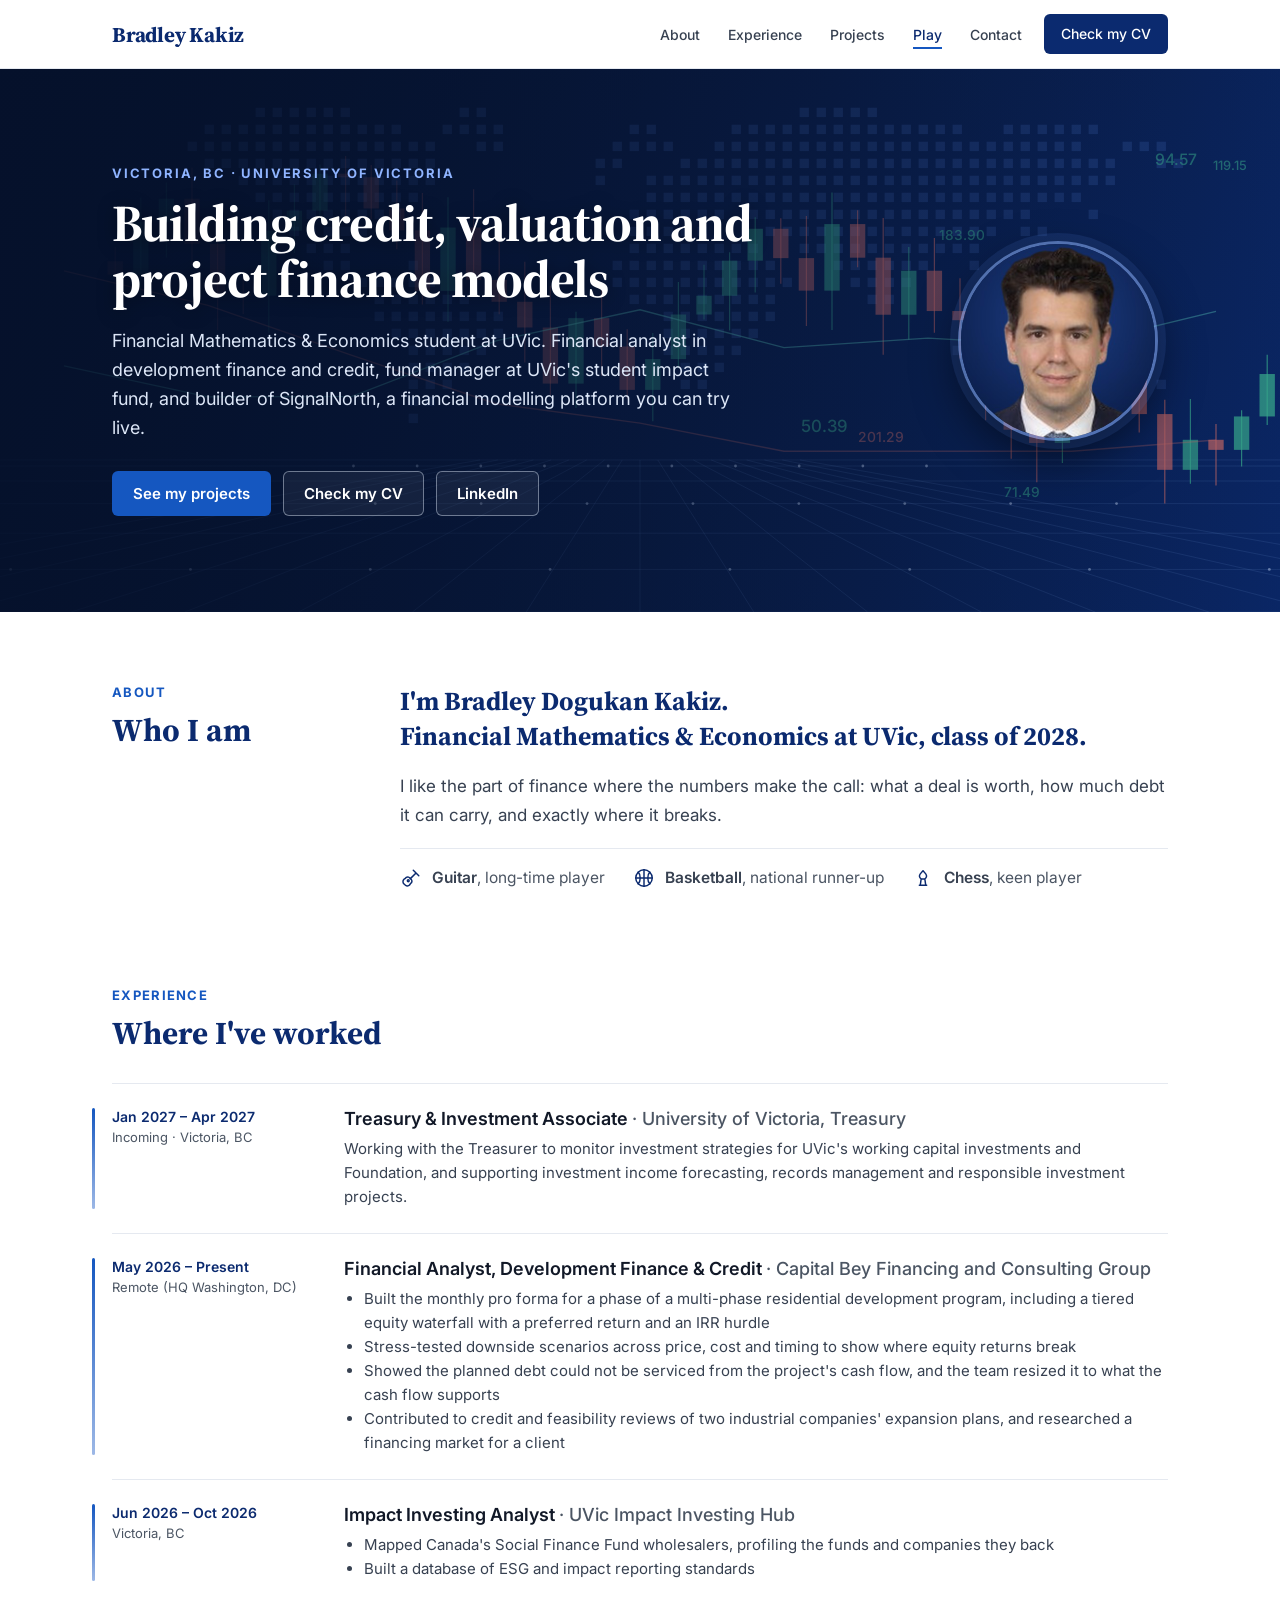
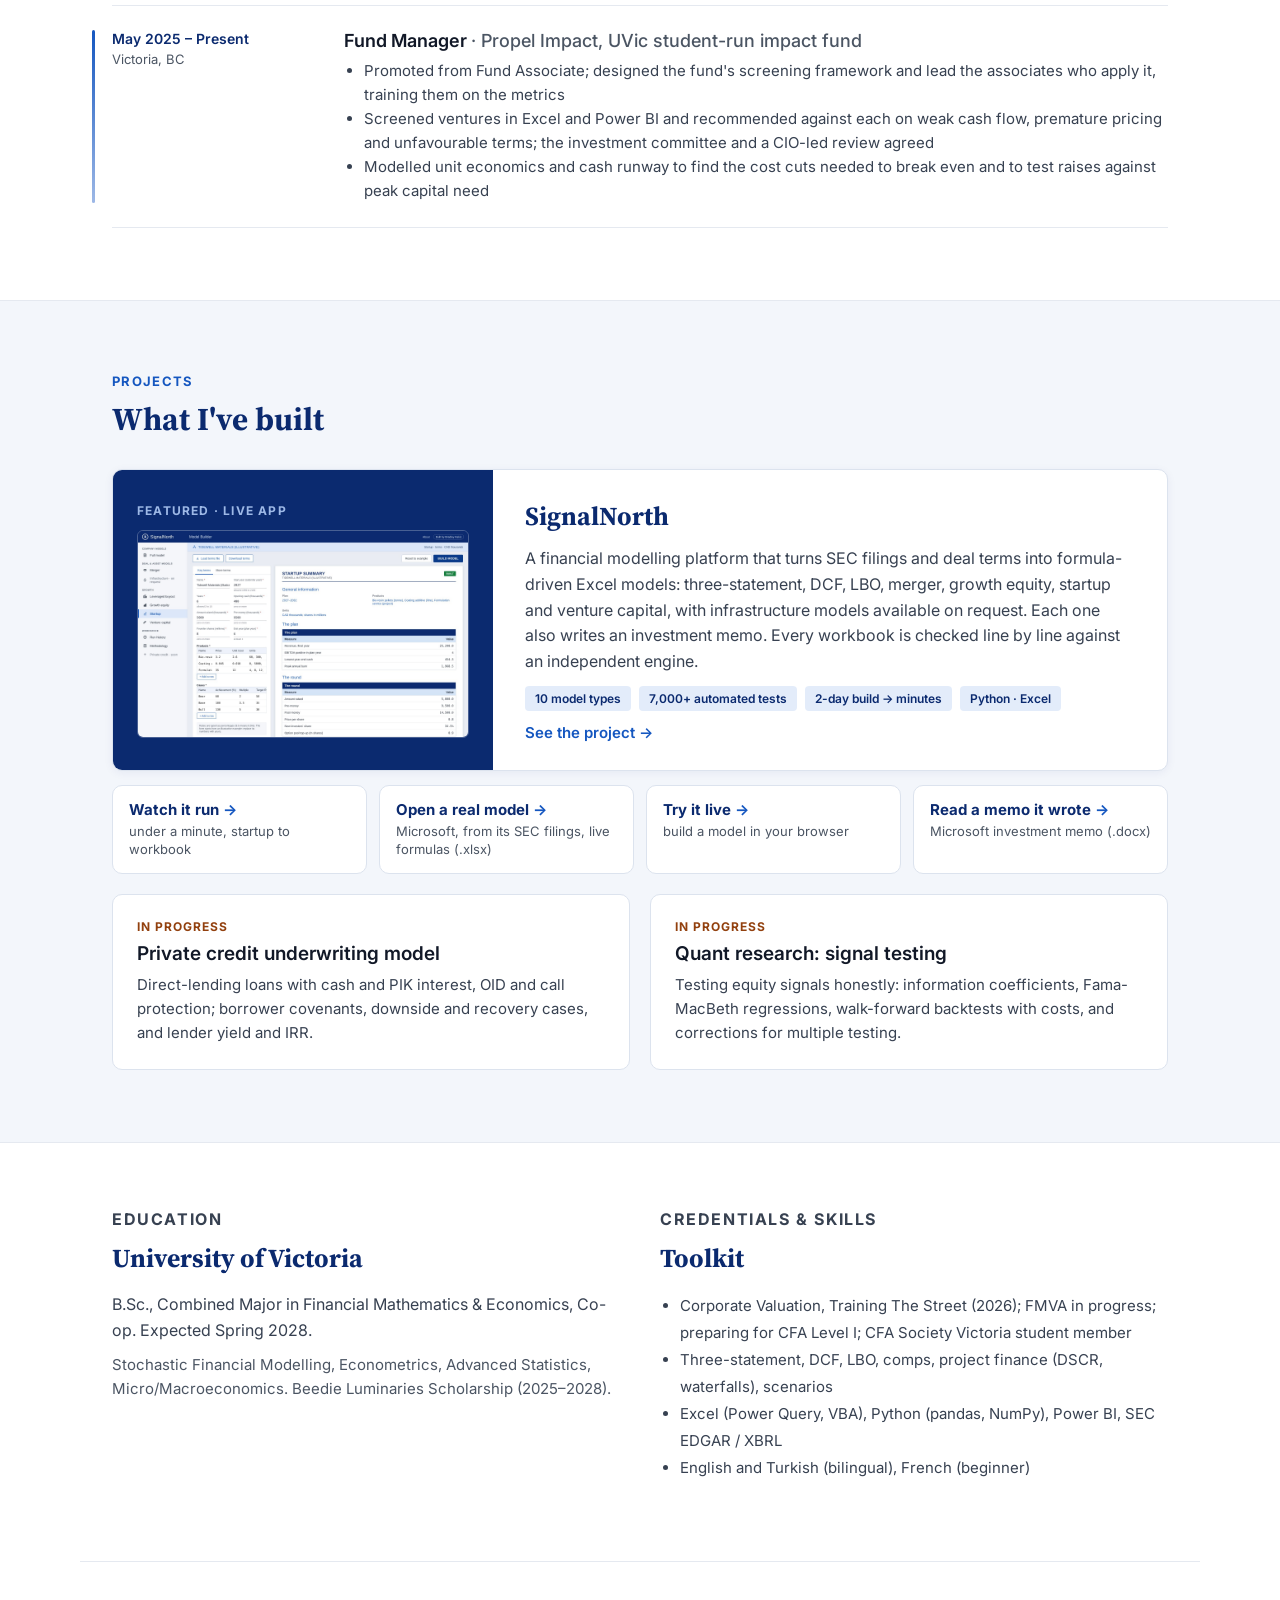
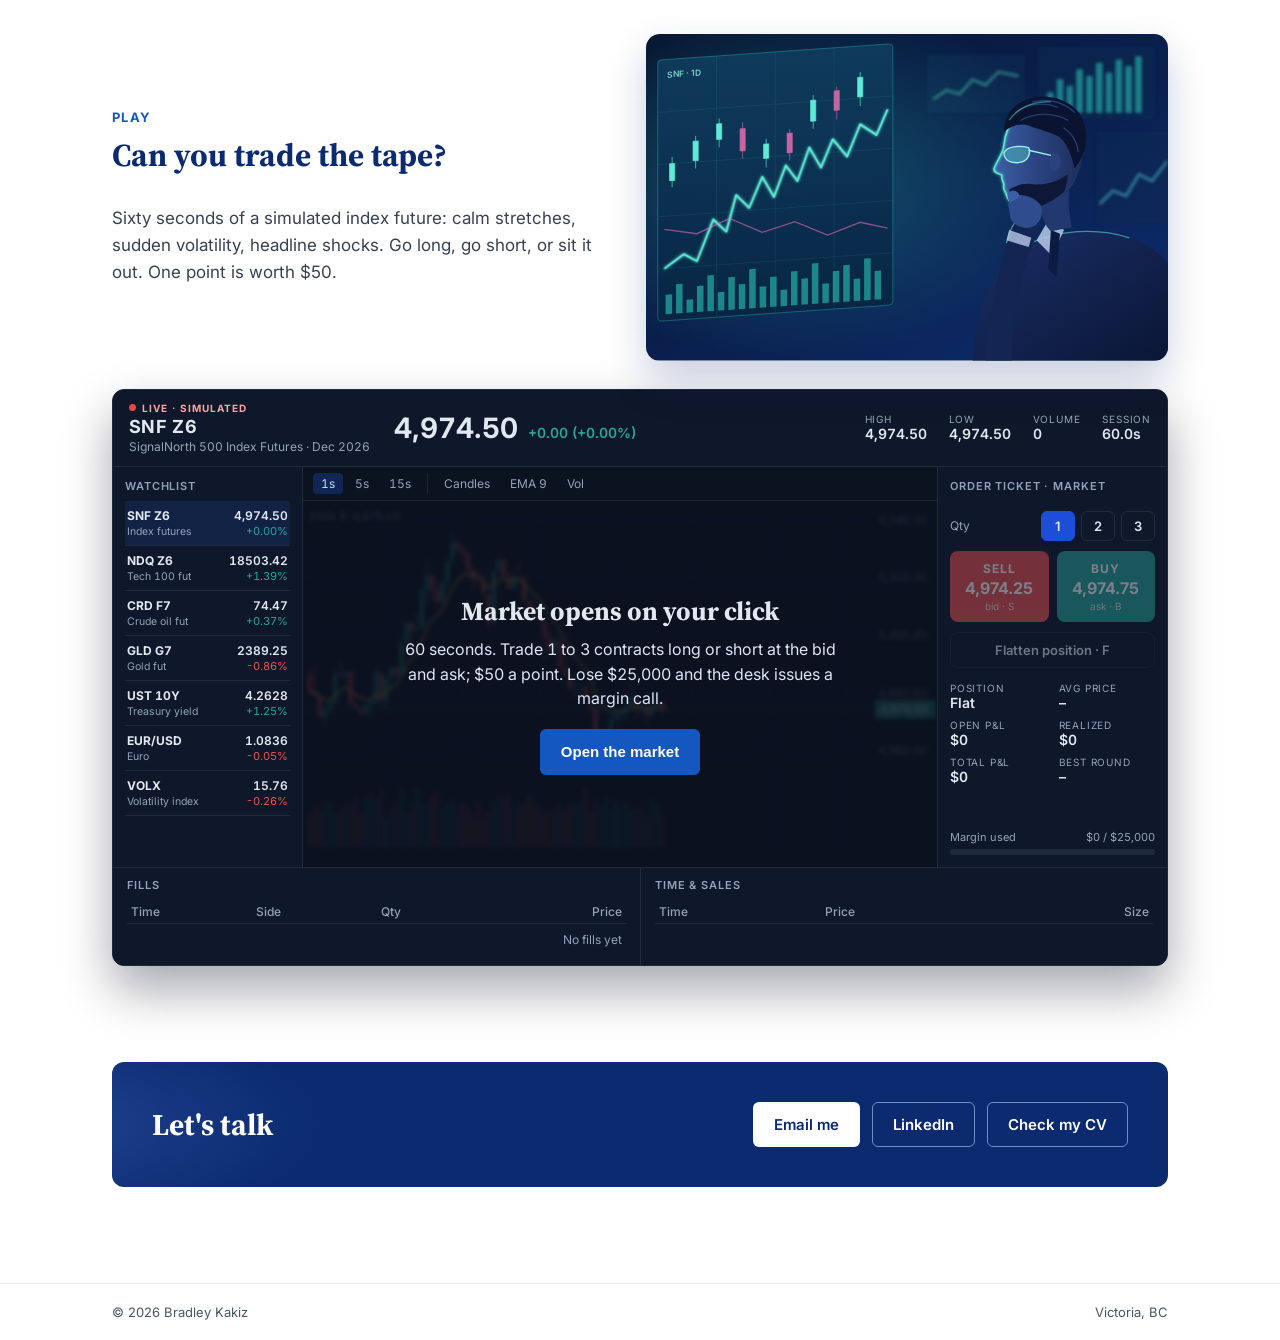
==== commit 30ae3811: "Take the case study down for now Co-Authored-By: Claude Opus 5.5 <noreply@anthropic.com> Claude-Sess" ====
--- a/index.html
+++ b/index.html
@@ -148,13 +148,6 @@
       <a href="https://signalnorth.onrender.com" target="_blank" rel="noopener"><b>Try it live</b><span>build a model in your browser</span></a>
       <a href="samples/SignalNorth-Memo-MSFT.docx" download><b>Read a memo it wrote</b><span>Microsoft investment memo (.docx)</span></a>
     </div>
-
-    <a class="case-card" href="case-debt-sizing.html">
-      <p class="status">Writing sample · case study</p>
-      <h3>Sizing the debt to the cash flow</h3>
-      <p class="d">A residential development's planned loan could not be serviced from the project's own cash flow. What the model showed, and how the deal was resized. One page, anonymized.</p>
-      <span class="more">Read the case study →</span>
-    </a>
 
     <div class="grid2" style="margin-top:20px">
       <article class="card">
--- a/css/site.css
+++ b/css/site.css
@@ -470,3 +470,22 @@
 :focus-visible { outline: 2px solid var(--blue); outline-offset: 3px; border-radius: 4px; }
 ::selection { background: #C9DBF7; }
 .site-footer { margin-top: 24px; }
+
+/* Page-to-page: a short cross-fade between the home, SignalNorth and case-study pages
+   (browsers without view transitions just load the page as before). */
+@view-transition { navigation: auto; }
+::view-transition-old(root), ::view-transition-new(root) { animation-duration: .28s; animation-timing-function: ease; }
+.site-header { view-transition-name: site-header; }
+
+/* Press feedback: buttons give a little when clicked. */
+.motion .btn { transition: transform .15s ease, background-color .15s ease, border-color .15s ease, color .15s ease; }
+.motion .btn:active { transform: translateY(0) scale(.97); }
+
+/* Hobby icons lift slightly on hover. */
+.motion .hobbies li svg { transition: transform .25s cubic-bezier(.2,.7,.2,1); }
+.motion .hobbies li:hover svg { transform: translateY(-2px) rotate(-6deg); }
+
+@media (prefers-reduced-motion: reduce) {
+  @view-transition { navigation: none; }
+  .motion .btn:active, .motion .hobbies li:hover svg { transform: none; }
+}
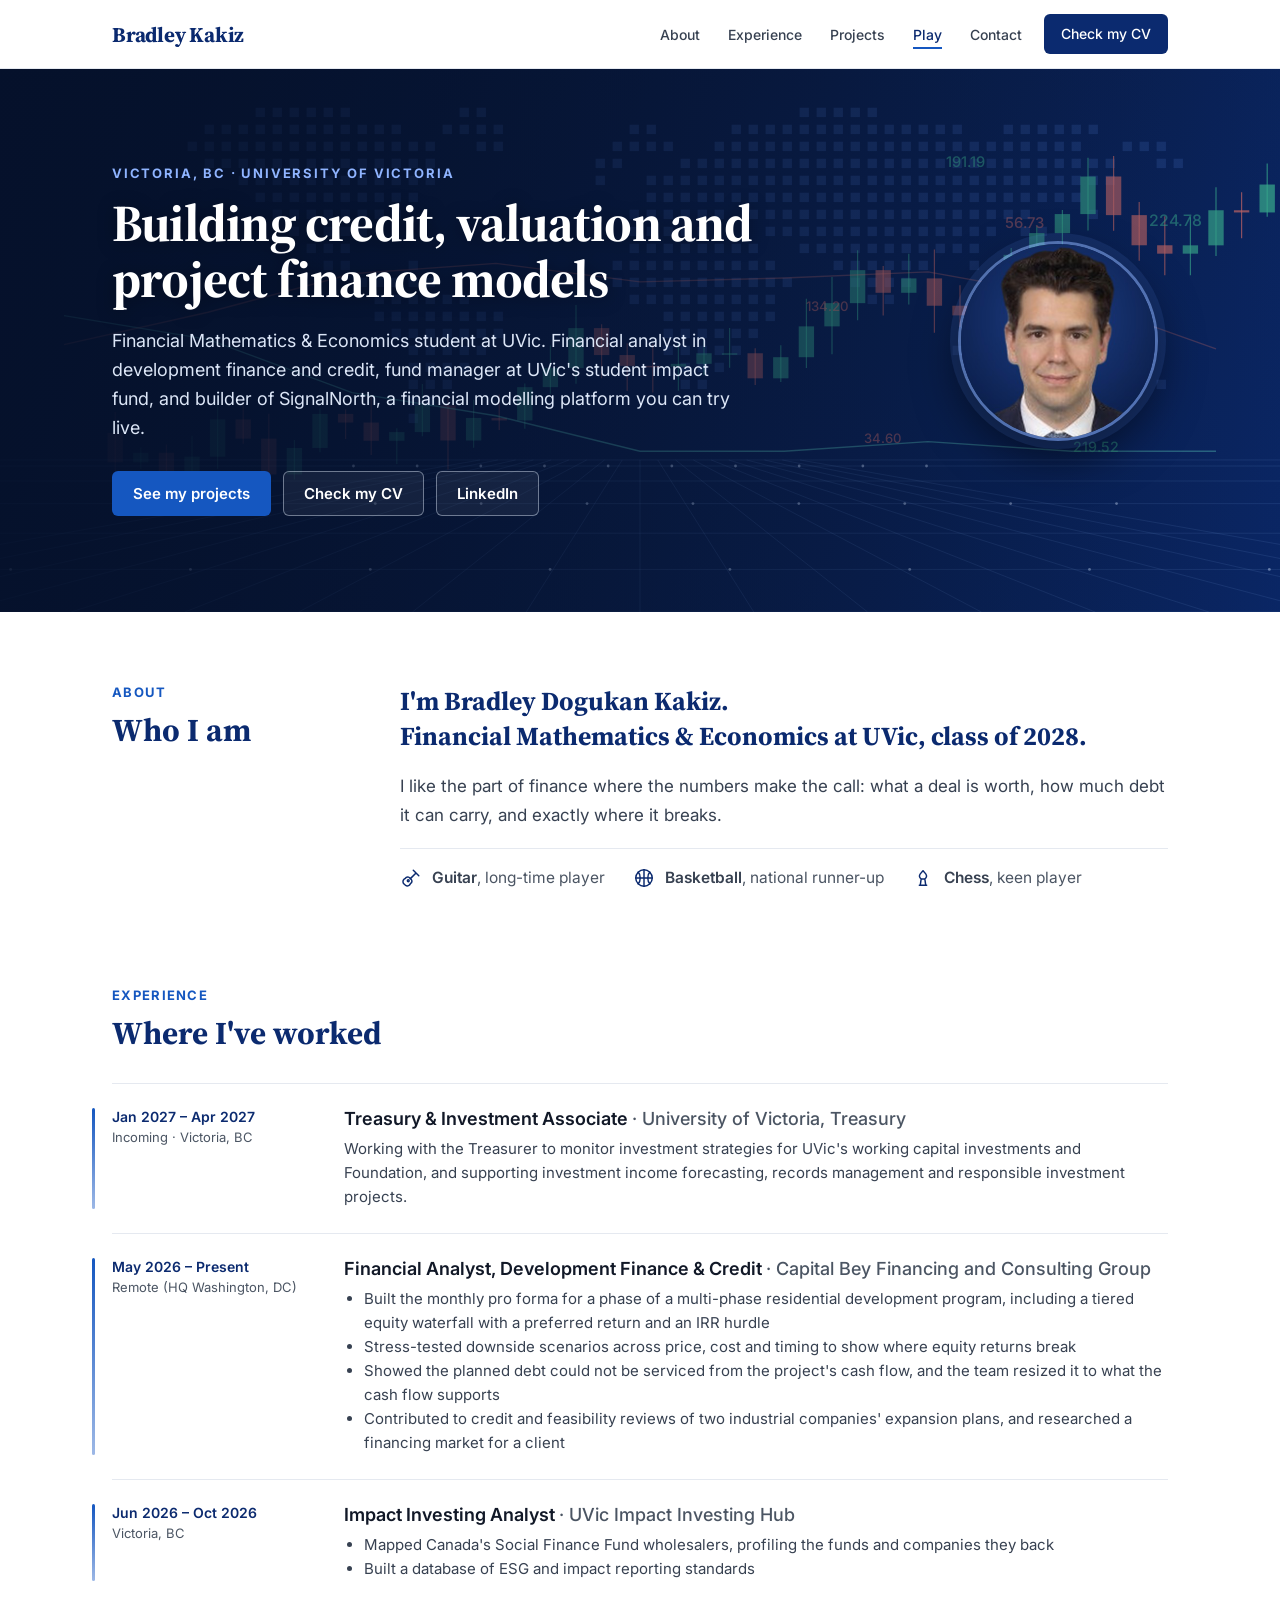
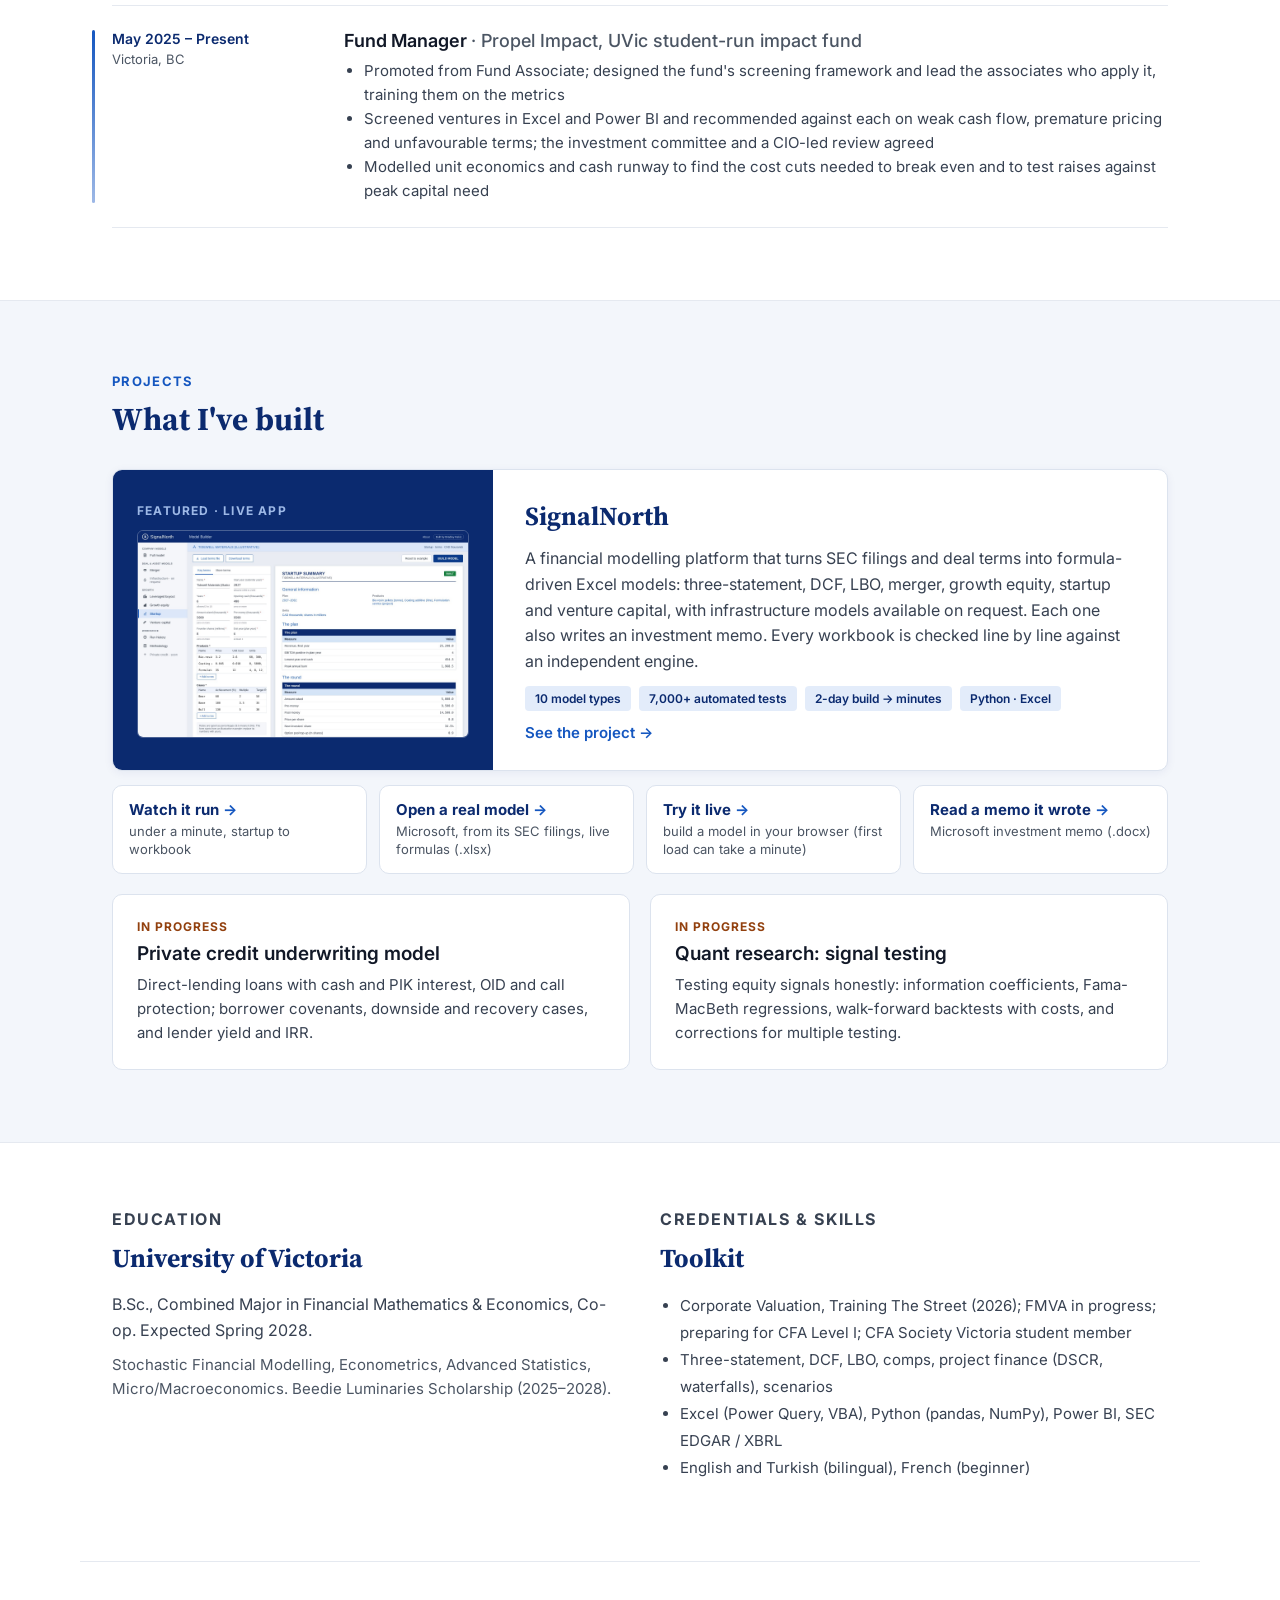
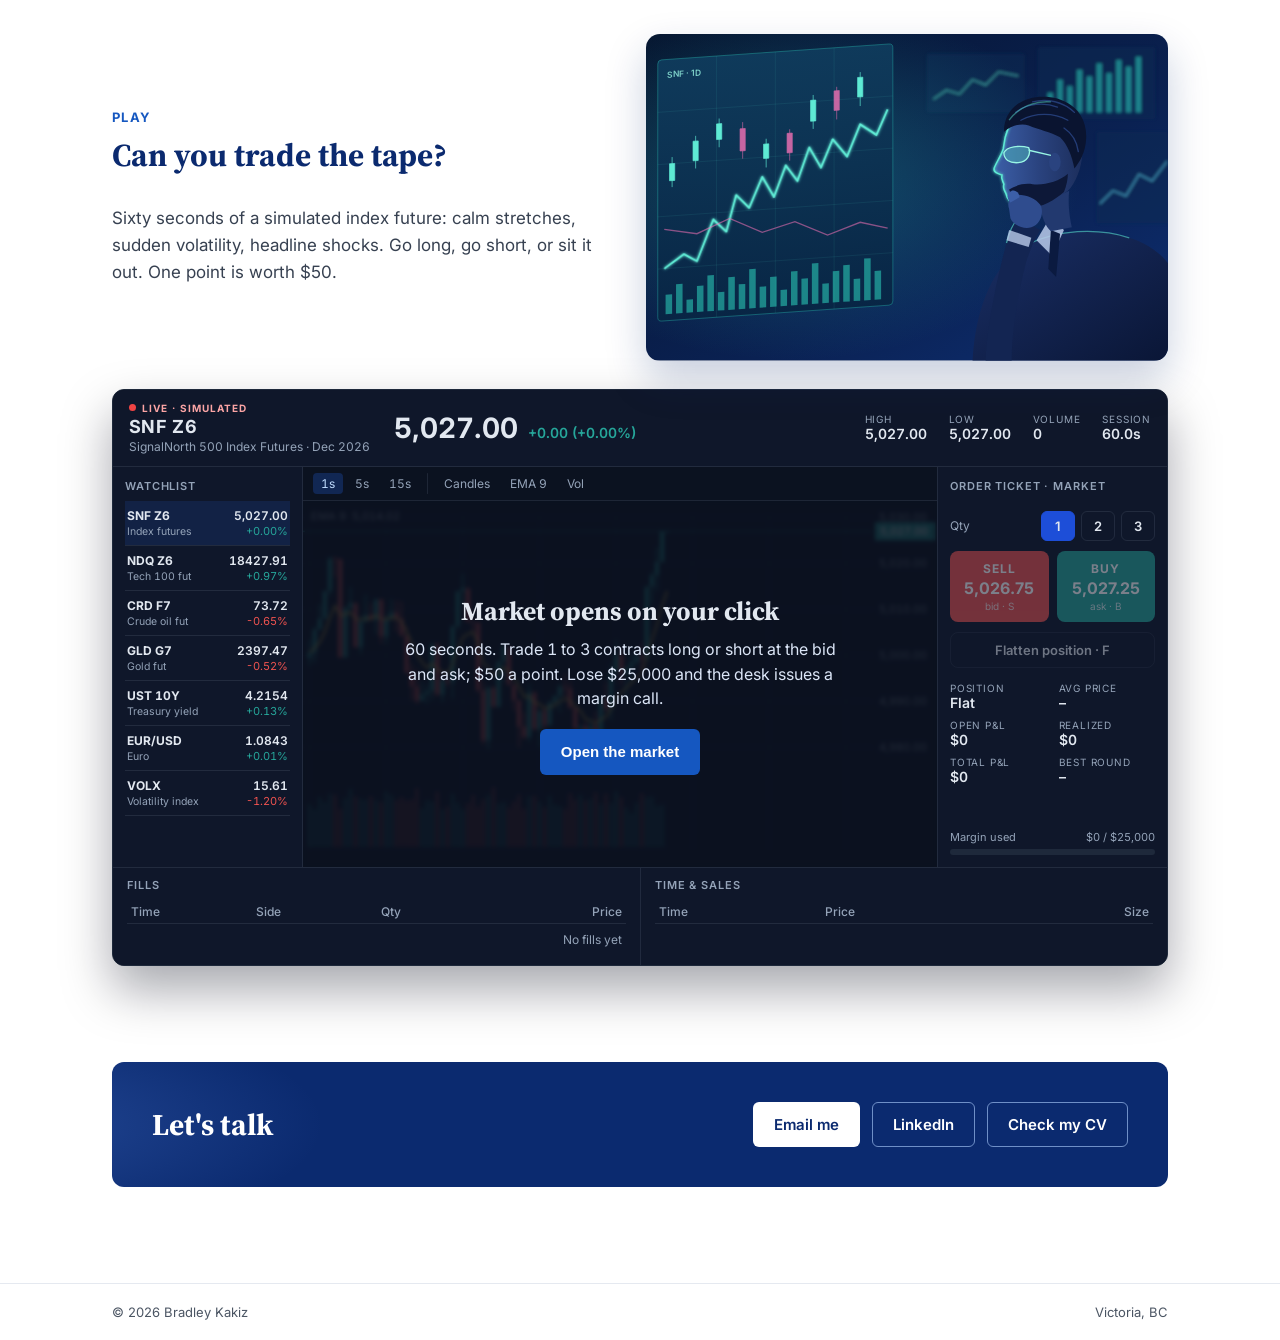
==== commit 634a8d6d: "Note that the live app can take a minute to wake Co-Authored-By: Claude Opus 5.5 <noreply@anthropic." ====
--- a/index.html
+++ b/index.html
@@ -145,7 +145,7 @@
     <div class="proof">
       <a href="signalnorth.html#walkthrough"><b>Watch it run</b><span>under a minute, startup to workbook</span></a>
       <a href="samples/SignalNorth-Full-Model-MSFT.xlsx" download><b>Open a real model</b><span>Microsoft, from its SEC filings, live formulas (.xlsx)</span></a>
-      <a href="https://signalnorth.onrender.com" target="_blank" rel="noopener"><b>Try it live</b><span>build a model in your browser</span></a>
+      <a href="https://signalnorth.onrender.com" target="_blank" rel="noopener"><b>Try it live</b><span>build a model in your browser (first load can take a minute)</span></a>
       <a href="samples/SignalNorth-Memo-MSFT.docx" download><b>Read a memo it wrote</b><span>Microsoft investment memo (.docx)</span></a>
     </div>
 
--- a/css/site.css
+++ b/css/site.css
@@ -489,3 +489,6 @@
   @view-transition { navigation: none; }
   .motion .btn:active, .motion .hobbies li:hover svg { transform: none; }
 }
+
+.wake-note { margin: 12px 0 0; font-size: 13px; color: rgba(255,255,255,.72); }
+.wake-note.dark { color: var(--muted); }
